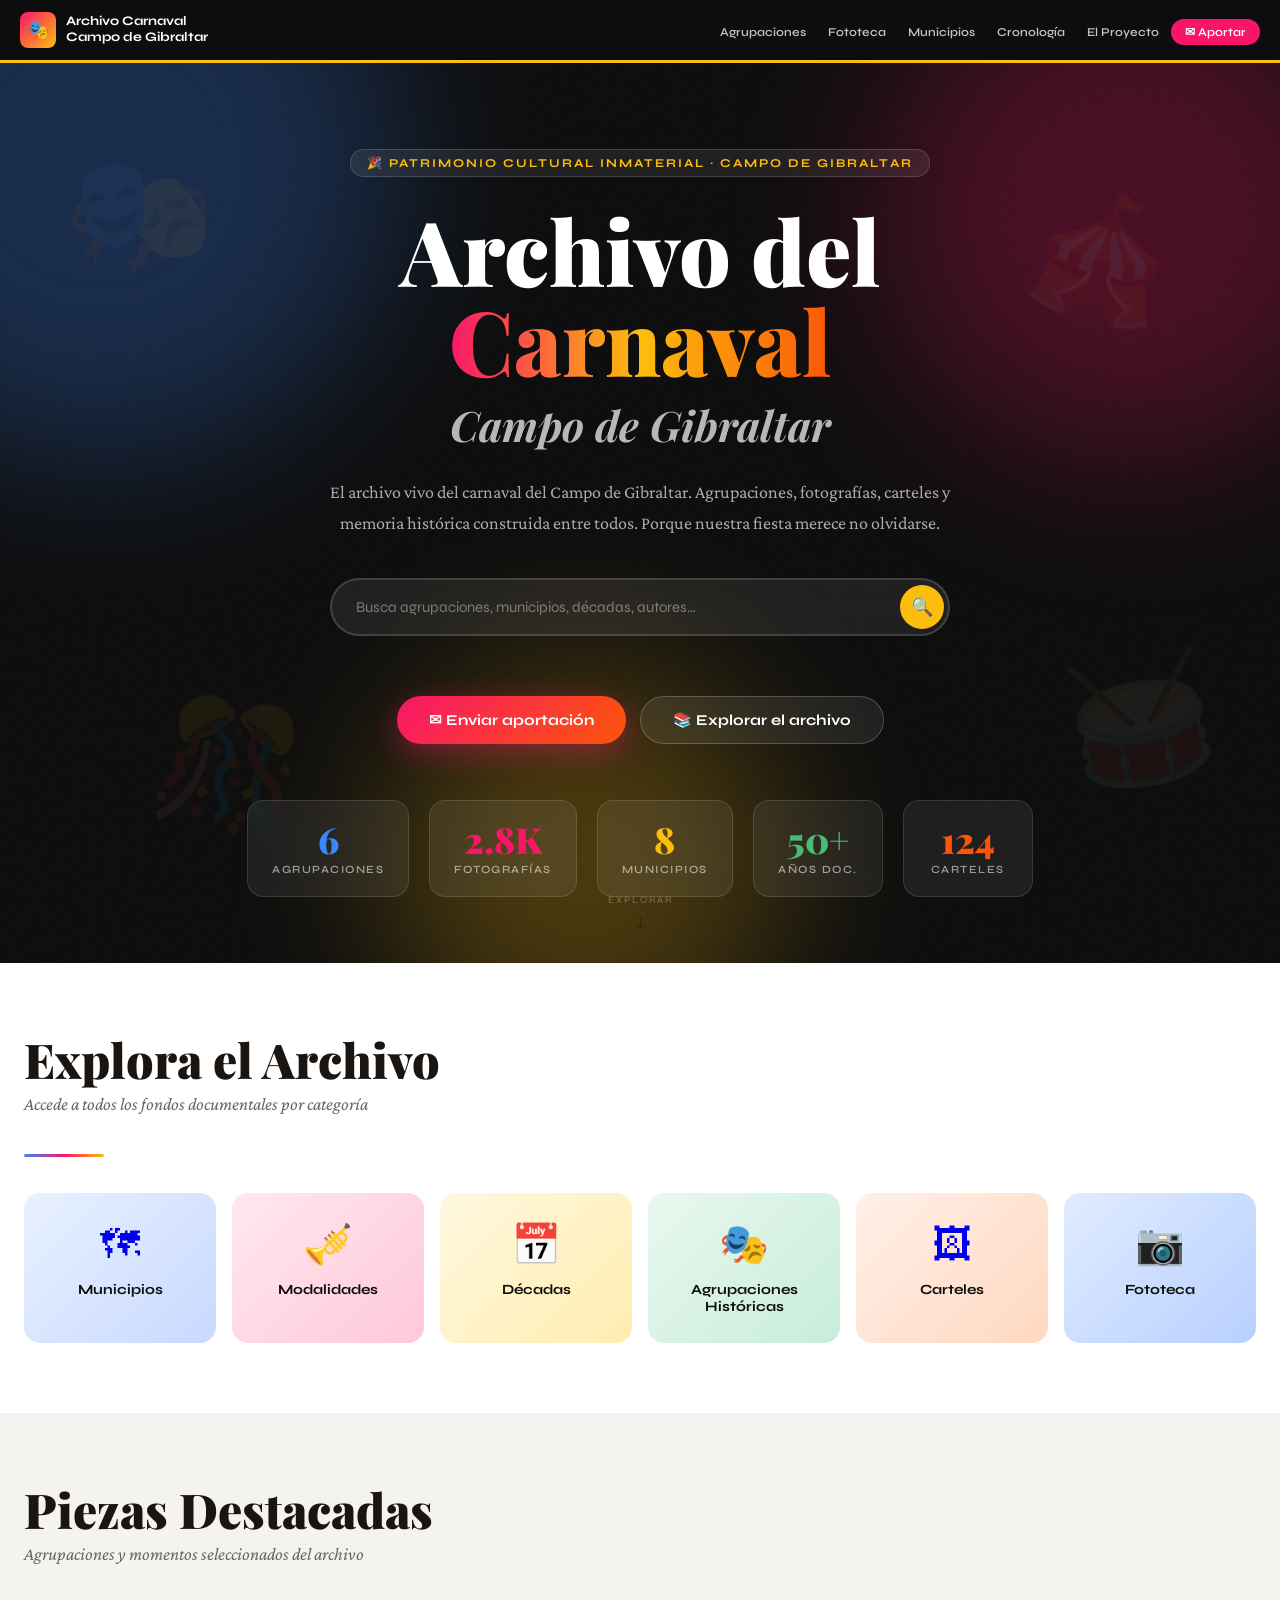
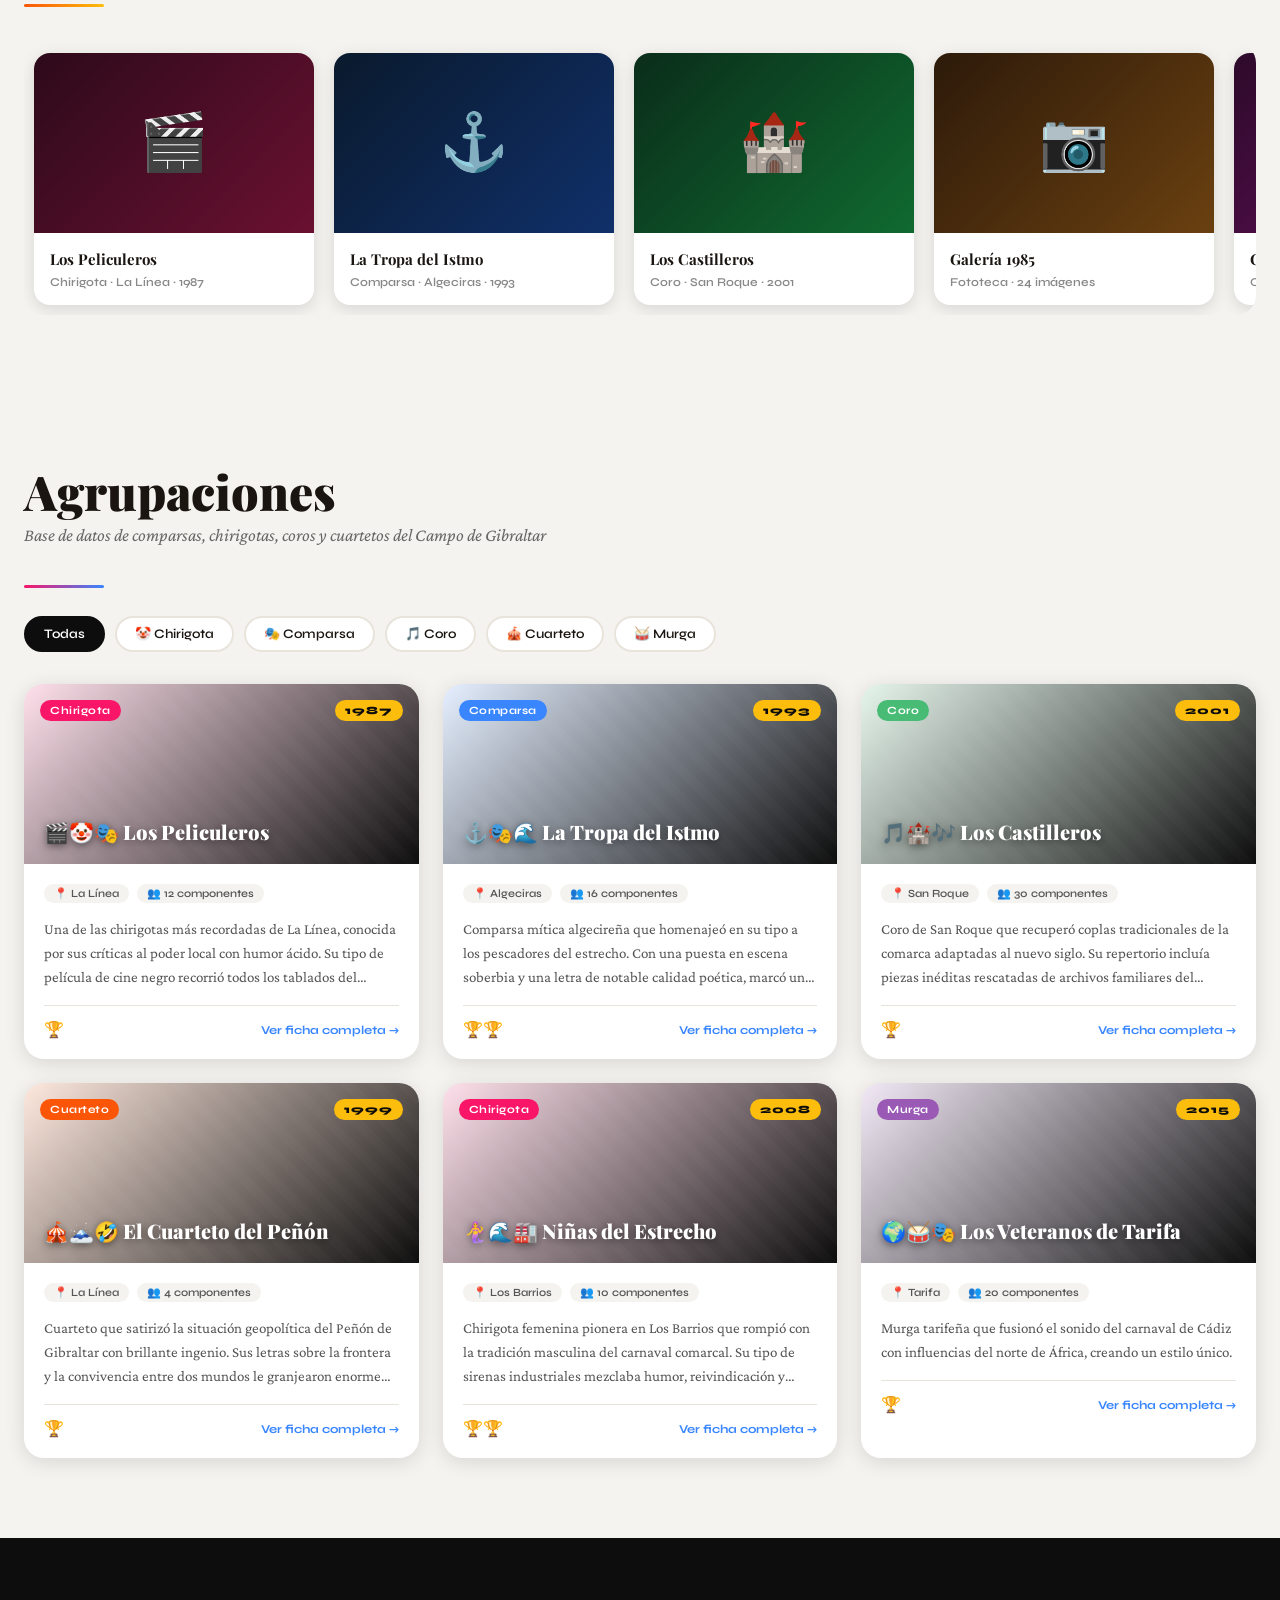
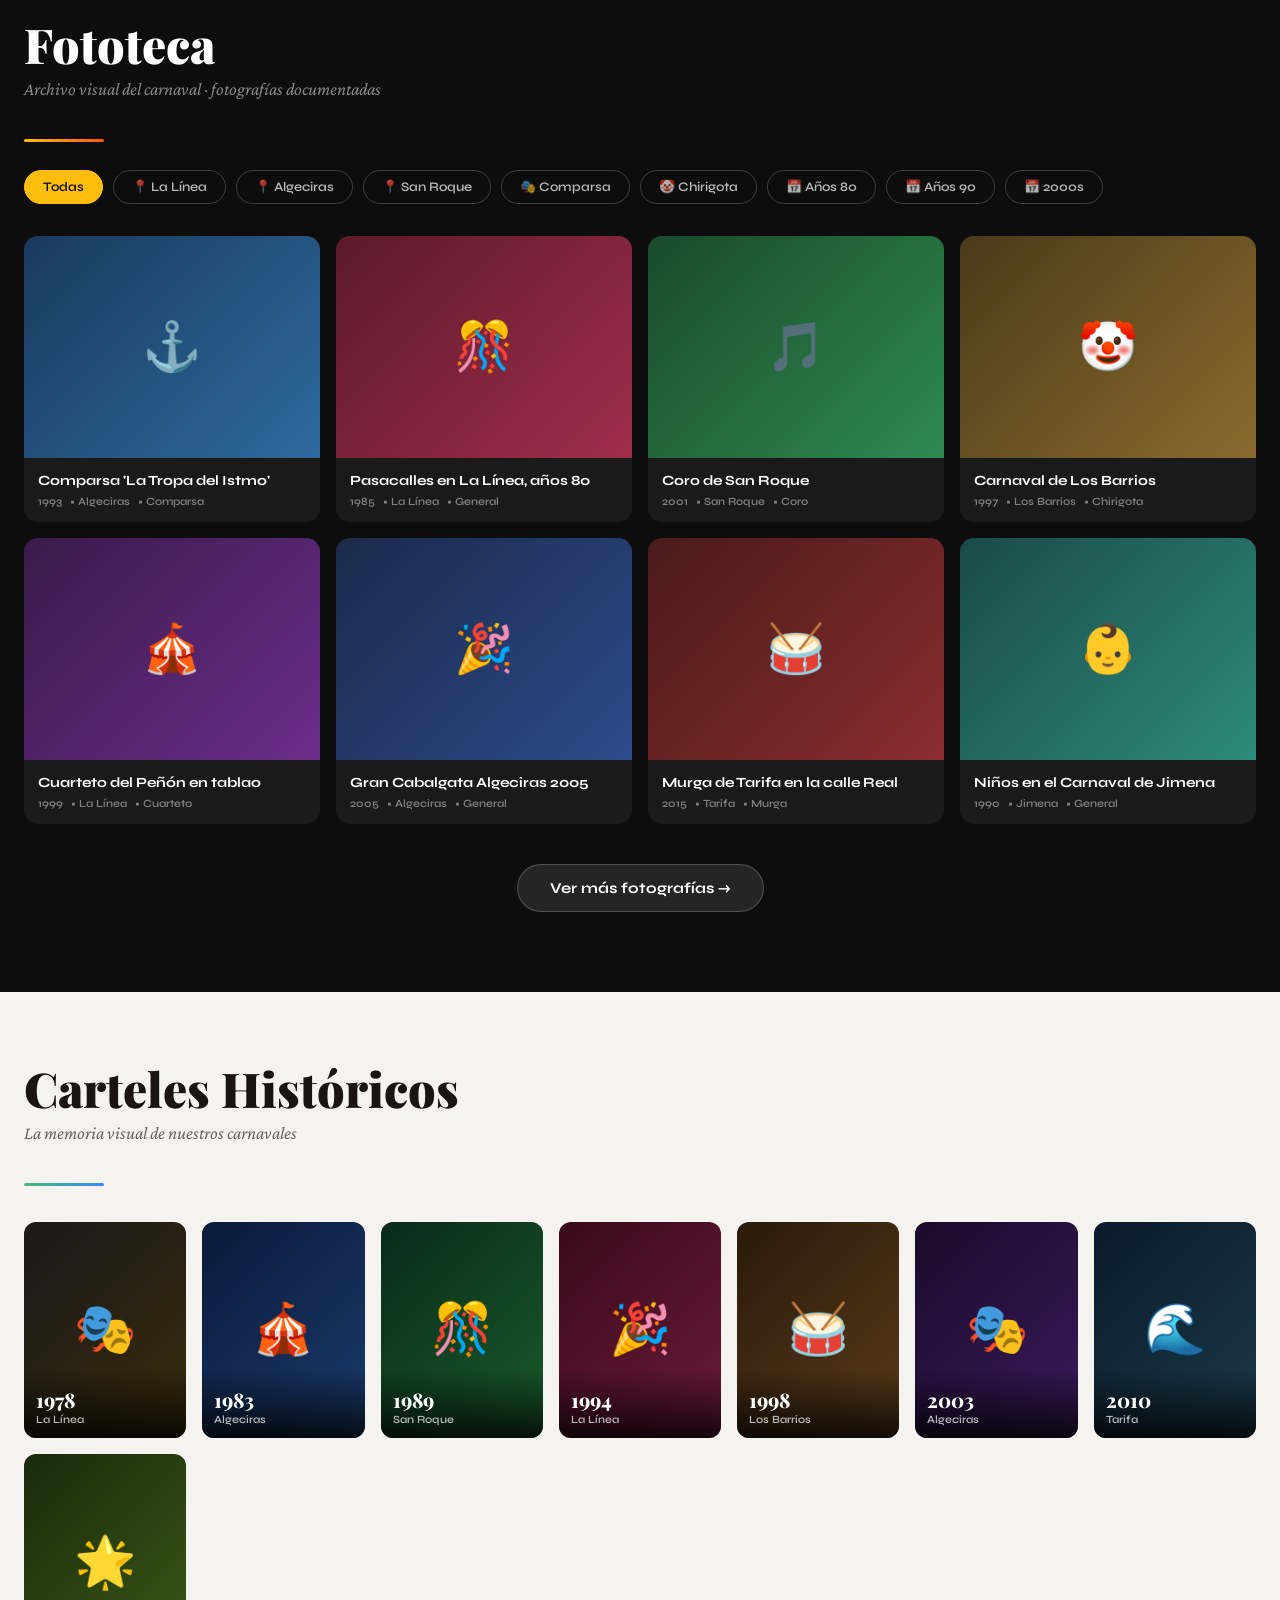
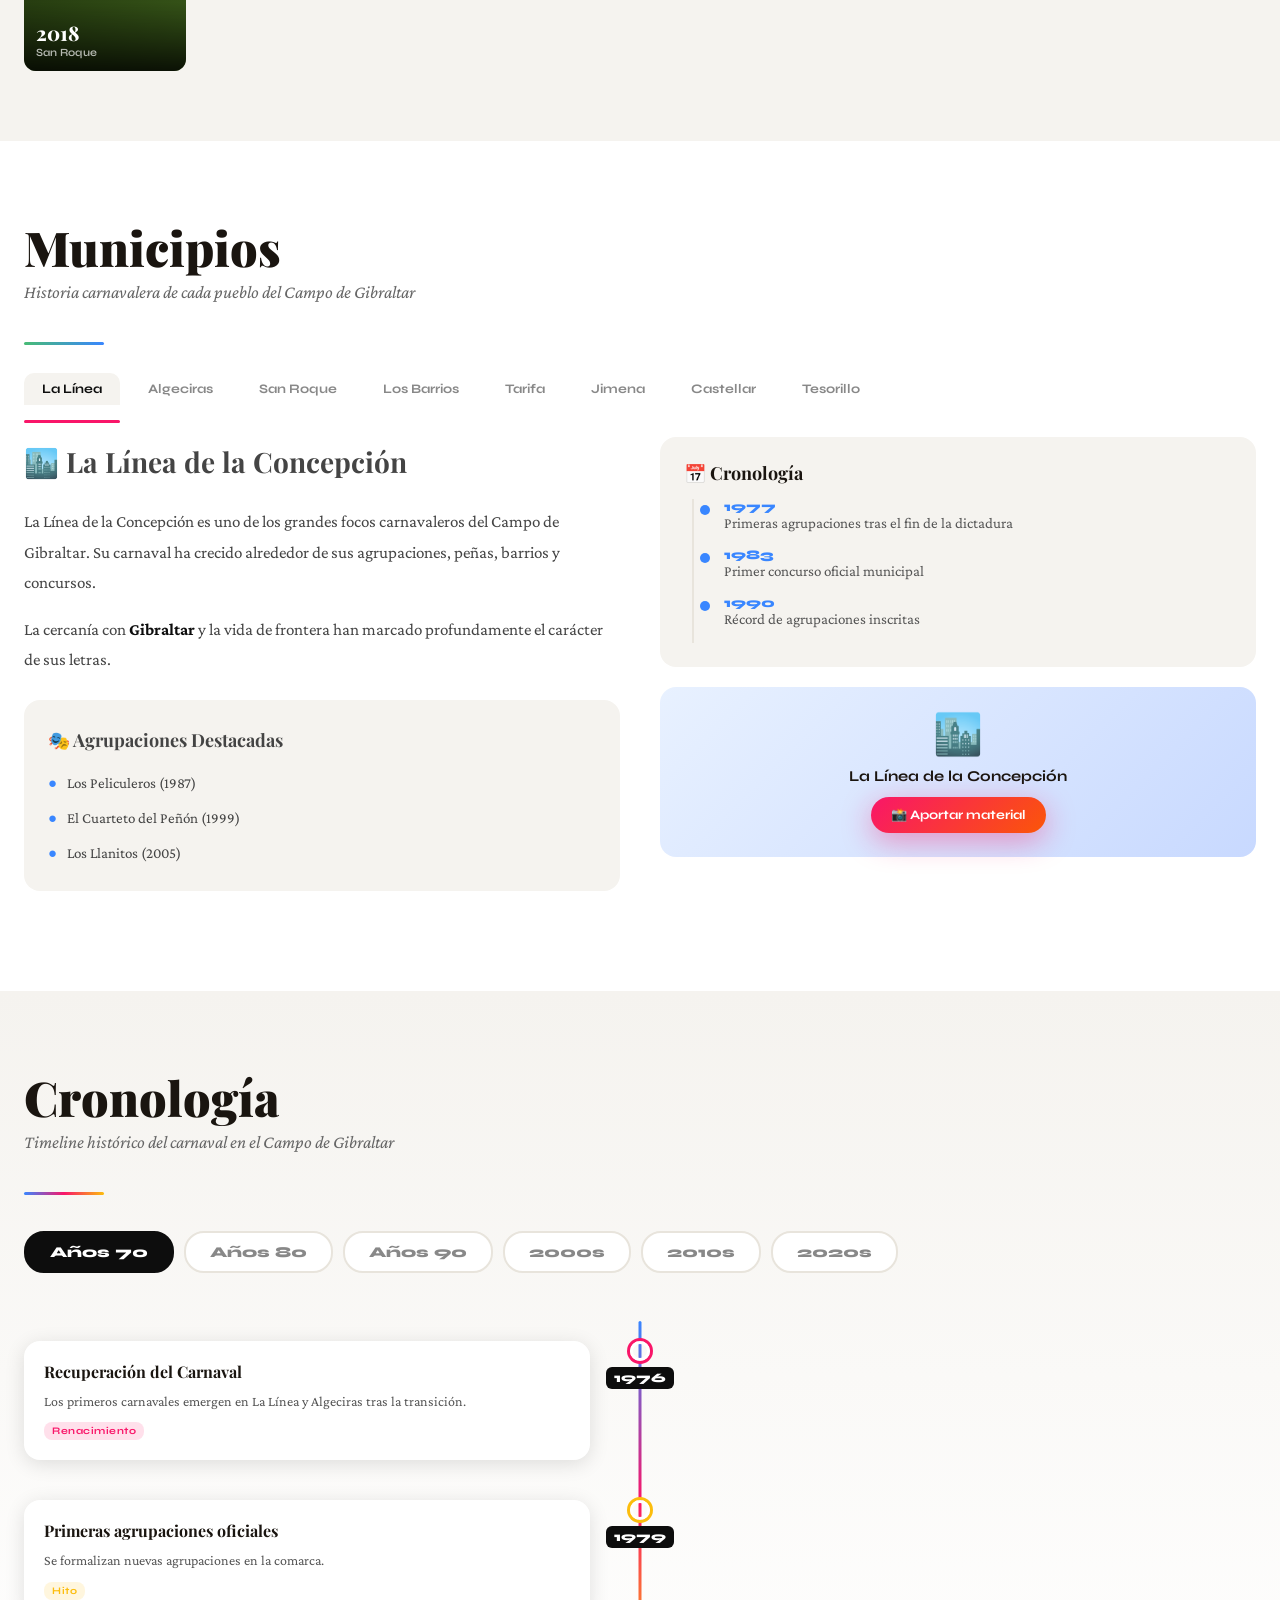
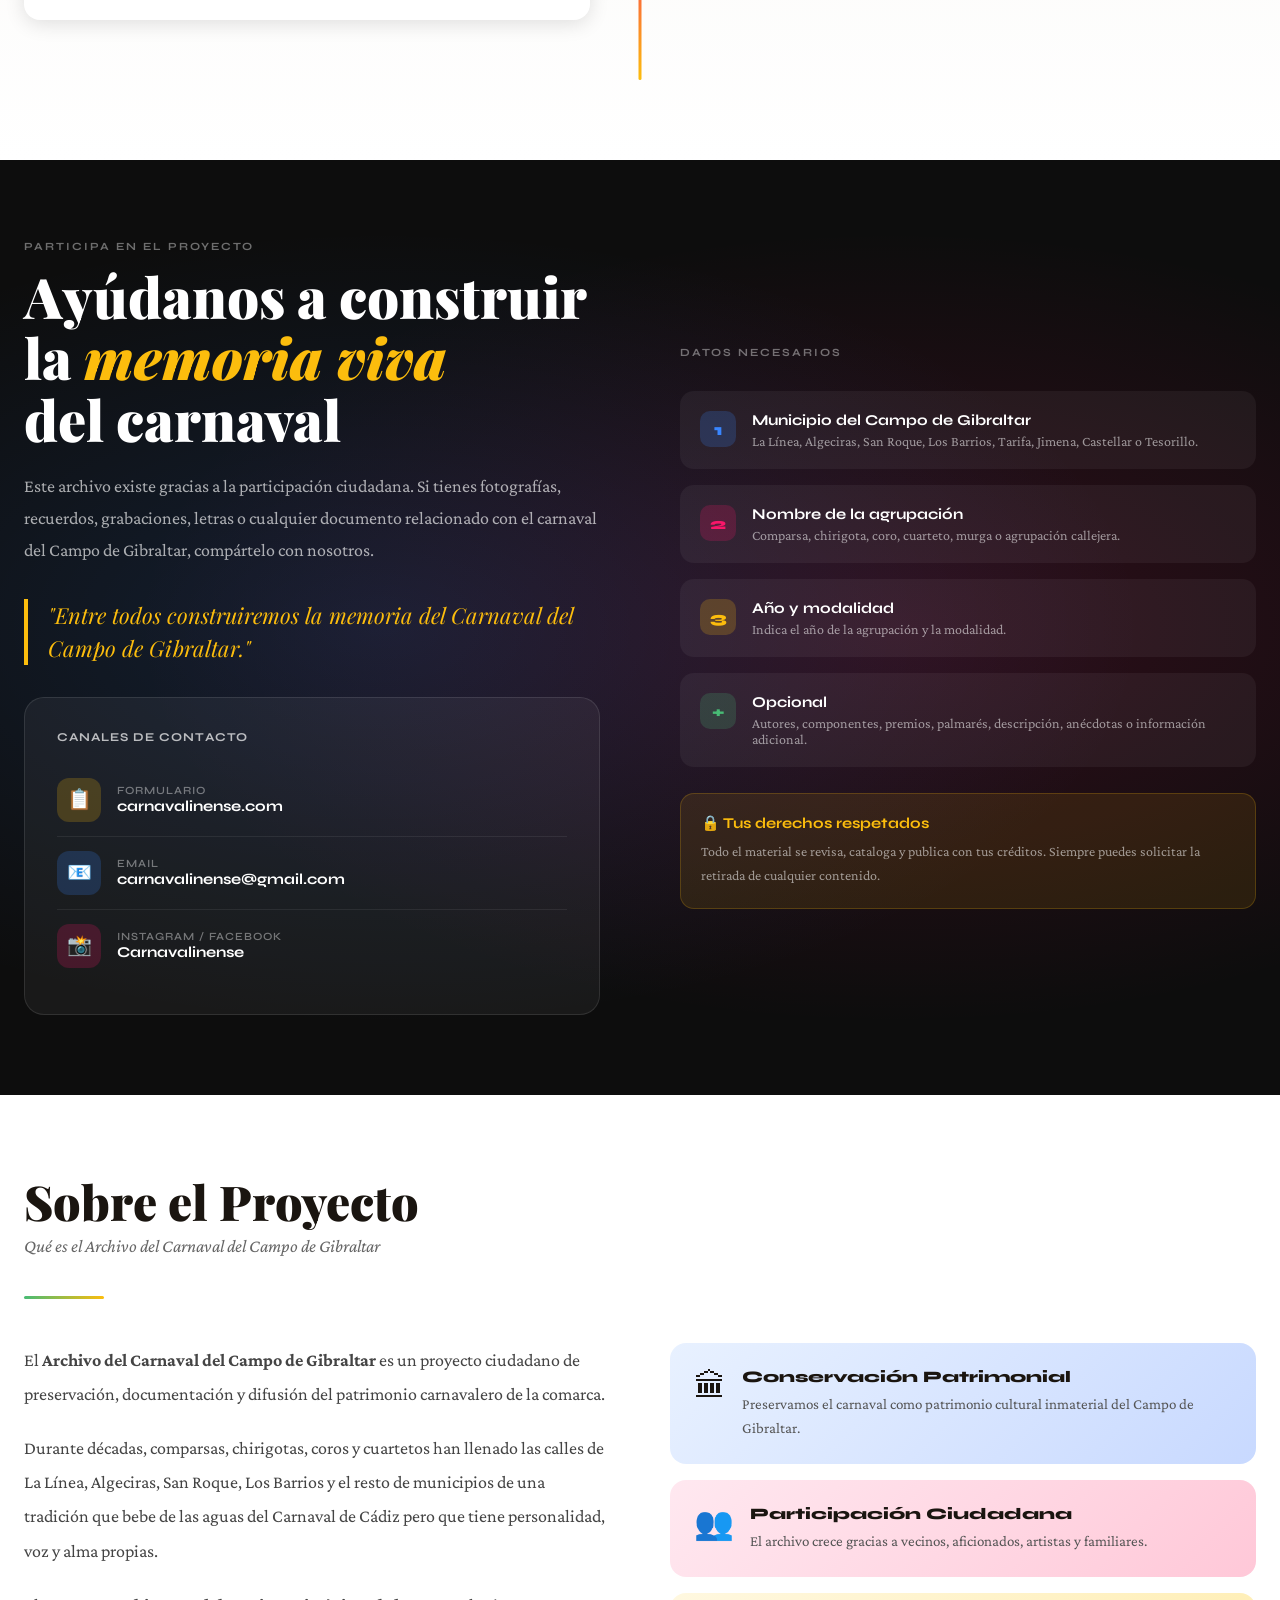
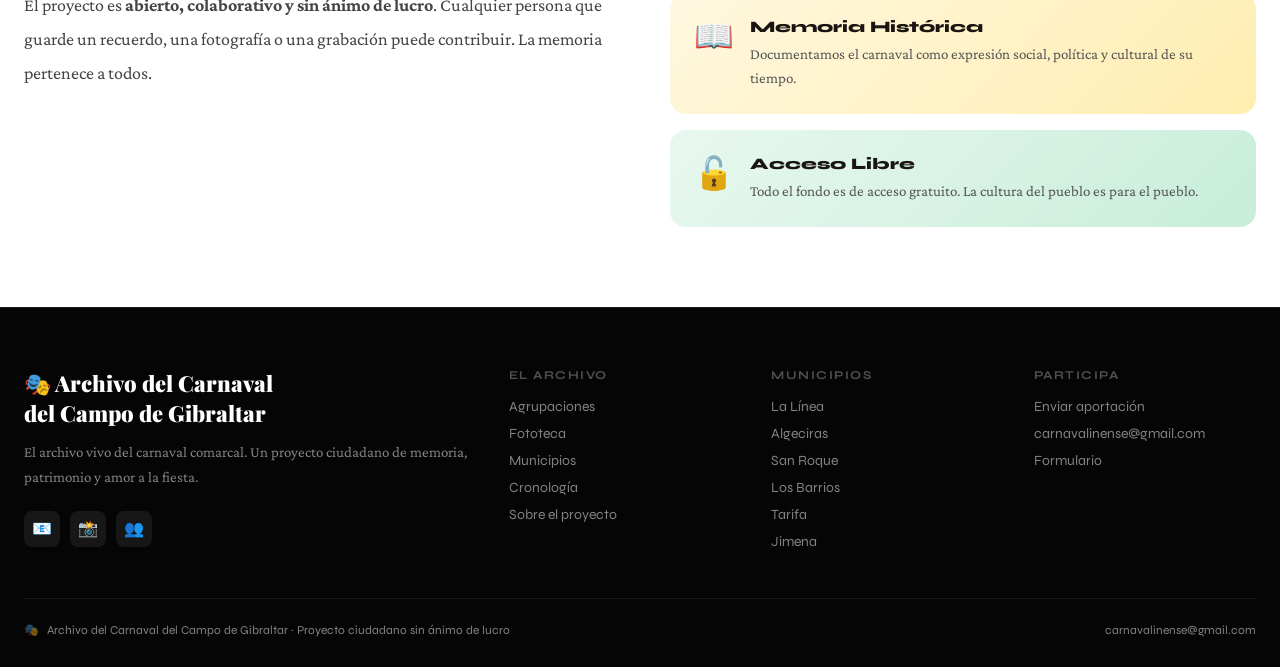
==== index.html @ 369a9729 "Add files via upload" ====
<!DOCTYPE html>
<html lang="es">
<head>
<meta charset="UTF-8">
<meta name="viewport" content="width=device-width, initial-scale=1.0">
<title>Archivo del Carnaval del Campo de Gibraltar</title>
<link href="https://fonts.googleapis.com/css2?family=Playfair+Display:wght@700;900&family=Syne:wght@400;600;700;800&family=Crimson+Pro:ital,wght@0,400;0,600;1,400&display=swap" rel="stylesheet">
<style>
:root {
  --azul: #3986ff;
  --rosa: #f91669;
  --amarillo: #fcbd0d;
  --verde: #48bb75;
  --naranja: #fb5608;
  --blanco: #ffffff;
  --negro: #0d0d0d;
  --gris-claro: #f5f3ef;
  --gris-medio: #e8e4dc;
  --texto: #1a1510;
  --sombra: rgba(0,0,0,0.12);
}

*, *::before, *::after { box-sizing: border-box; margin: 0; padding: 0; }
html { scroll-behavior: smooth; }
body { font-family: 'Syne', sans-serif; background: var(--gris-claro); color: var(--texto); overflow-x: hidden; }
.confeti-container { position: fixed; top: 0; left: 0; width: 100%; height: 100%; pointer-events: none; z-index: 0; overflow: hidden; }
.confeti-piece { position: absolute; width: 8px; height: 8px; opacity: 0; animation: confeti-caer linear infinite; }
@keyframes confeti-caer { 0% { transform: translateY(-20px) rotate(0deg); opacity: 1; } 100% { transform: translateY(110vh) rotate(720deg); opacity: 0; } }
nav { position: sticky; top: 0; z-index: 1000; background: var(--negro); border-bottom: 3px solid var(--amarillo); padding: 0 20px; }
.nav-inner { max-width: 1400px; margin: 0 auto; display: flex; align-items: center; justify-content: space-between; height: 60px; gap: 10px; }
.nav-logo { display: flex; align-items: center; gap: 10px; text-decoration: none; flex-shrink: 0; }
.nav-logo-icon { width: 36px; height: 36px; background: linear-gradient(135deg, var(--rosa), var(--amarillo)); border-radius: 8px; display: flex; align-items: center; justify-content: center; font-size: 18px; }
.nav-logo-text { color: var(--blanco); font-size: 13px; font-weight: 700; line-height: 1.2; max-width: 180px; }
.nav-links { display: flex; align-items: center; gap: 2px; list-style: none; }
.nav-links a { color: rgba(255,255,255,0.75); text-decoration: none; font-size: 12px; font-weight: 600; padding: 6px 10px; border-radius: 6px; transition: all 0.2s; white-space: nowrap; }
.nav-links a:hover { background: rgba(255,255,255,0.1); color: var(--amarillo); }
.nav-cta { background: var(--rosa) !important; color: var(--blanco) !important; border-radius: 20px !important; padding: 6px 14px !important; }
.nav-cta:hover { background: #d00055 !important; transform: scale(1.05); }
.hamburger { display: none; background: none; border: none; cursor: pointer; padding: 5px; flex-direction: column; gap: 4px; }
.hamburger span { display: block; width: 22px; height: 2px; background: var(--blanco); border-radius: 2px; transition: 0.3s; }
#home { position: relative; min-height: 100vh; display: flex; flex-direction: column; align-items: center; justify-content: center; overflow: hidden; background: var(--negro); padding: 80px 20px 60px; }
.hero-bg { position: absolute; inset: 0; overflow: hidden; }
.hero-orb { position: absolute; border-radius: 50%; filter: blur(80px); opacity: 0.25; animation: float-orb 8s ease-in-out infinite; }
.hero-orb-1 { width: 600px; height: 600px; background: var(--azul); top: -200px; left: -200px; animation-delay: 0s; }
.hero-orb-2 { width: 500px; height: 500px; background: var(--rosa); top: -100px; right: -100px; animation-delay: 2s; }
.hero-orb-3 { width: 400px; height: 400px; background: var(--amarillo); bottom: -100px; left: 30%; animation-delay: 4s; }
@keyframes float-orb { 0%, 100% { transform: translate(0, 0) scale(1); } 50% { transform: translate(30px, -30px) scale(1.1); } }
.hero-noise { position: absolute; inset: 0; background-image: url("data:image/svg+xml,%3Csvg viewBox='0 0 256 256' xmlns='http://www.w3.org/2000/svg'%3E%3Cfilter id='n'%3E%3CfeTurbulence type='fractalNoise' baseFrequency='0.9' numOctaves='4'/%3E%3C/filter%3E%3Crect width='100%25' height='100%25' filter='url(%23n)' opacity='0.04'/%3E%3C/svg%3E"); opacity: 0.4; }
.hero-content { position: relative; z-index: 2; text-align: center; max-width: 900px; }
.hero-badge { display: inline-flex; align-items: center; gap: 8px; background: rgba(255,255,255,0.08); border: 1px solid rgba(255,255,255,0.15); color: var(--amarillo); font-size: 12px; font-weight: 700; letter-spacing: 2px; text-transform: uppercase; padding: 6px 16px; border-radius: 20px; margin-bottom: 28px; }
.hero-title { font-family: 'Playfair Display', serif; font-size: clamp(36px, 8vw, 90px); font-weight: 900; line-height: 1; color: var(--blanco); margin-bottom: 12px; }
.hero-title .highlight { background: linear-gradient(90deg, var(--rosa), var(--amarillo), var(--naranja)); -webkit-background-clip: text; -webkit-text-fill-color: transparent; background-clip: text; }
.hero-subtitle { font-family: 'Playfair Display', serif; font-size: clamp(20px, 4vw, 42px); font-weight: 700; color: rgba(255,255,255,0.7); margin-bottom: 24px; font-style: italic; }
.hero-desc { font-family: 'Crimson Pro', serif; font-size: 18px; color: rgba(255,255,255,0.65); max-width: 620px; margin: 0 auto 40px; line-height: 1.7; }
.hero-actions { display: flex; gap: 14px; justify-content: center; flex-wrap: wrap; margin-bottom: 56px; }
.btn-primary, .btn-secondary { font-family: 'Syne', sans-serif; font-weight: 700; font-size: 15px; padding: 14px 32px; border-radius: 50px; cursor: pointer; text-decoration: none; display: inline-flex; align-items: center; gap: 8px; transition: all 0.3s; }
.btn-primary { background: linear-gradient(135deg, var(--rosa), var(--naranja)); color: var(--blanco); border: none; box-shadow: 0 8px 30px rgba(249,22,105,0.4); }
.btn-primary:hover { transform: translateY(-3px); box-shadow: 0 14px 40px rgba(249,22,105,0.5); }
.btn-secondary { background: rgba(255,255,255,0.08); color: var(--blanco); border: 1px solid rgba(255,255,255,0.2); }
.btn-secondary:hover { background: rgba(255,255,255,0.15); transform: translateY(-2px); }
.hero-search { max-width: 640px; margin: 0 auto 60px; position: relative; }
.hero-search input { width: 100%; padding: 18px 60px 18px 24px; border-radius: 50px; border: 2px solid rgba(255,255,255,0.15); background: rgba(255,255,255,0.08); color: var(--blanco); font-family: 'Syne', sans-serif; font-size: 15px; outline: none; transition: all 0.3s; backdrop-filter: blur(10px); }
.hero-search input::placeholder { color: rgba(255,255,255,0.4); }
.hero-search input:focus { border-color: var(--amarillo); background: rgba(255,255,255,0.12); }
.hero-search button { position: absolute; right: 6px; top: 50%; transform: translateY(-50%); background: var(--amarillo); border: none; border-radius: 50%; width: 44px; height: 44px; cursor: pointer; display: flex; align-items: center; justify-content: center; font-size: 18px; transition: all 0.2s; }
.hero-search button:hover { background: var(--naranja); transform: translateY(-50%) scale(1.1); }
.stats-row { display: flex; gap: 20px; justify-content: center; flex-wrap: wrap; padding: 0 20px; position: relative; z-index: 2; }
.stat-card { background: rgba(255,255,255,0.07); border: 1px solid rgba(255,255,255,0.12); border-radius: 16px; padding: 20px 24px; text-align: center; min-width: 130px; backdrop-filter: blur(10px); transition: all 0.3s; }
.stat-card:hover { background: rgba(255,255,255,0.12); transform: translateY(-4px); }
.stat-num { font-family: 'Playfair Display', serif; font-size: 36px; font-weight: 900; line-height: 1; margin-bottom: 6px; }
.stat-label { font-size: 11px; font-weight: 600; letter-spacing: 1.5px; text-transform: uppercase; color: rgba(255,255,255,0.55); }
section { scroll-margin-top: 60px; }
.section-header { display: flex; align-items: flex-end; gap: 16px; margin-bottom: 40px; flex-wrap: wrap; }
.section-title { font-family: 'Playfair Display', serif; font-size: clamp(28px, 5vw, 48px); font-weight: 900; line-height: 1.1; }
.section-subtitle { font-family: 'Crimson Pro', serif; font-size: 18px; color: #666; margin-top: 8px; font-style: italic; }
.container { max-width: 1400px; margin: 0 auto; padding: 0 24px; }
#acceso-rapido { padding: 70px 0; background: var(--blanco); }
.acceso-grid { display: grid; grid-template-columns: repeat(auto-fill, minmax(180px, 1fr)); gap: 16px; }
.acceso-card { border-radius: 16px; padding: 28px 20px; text-align: center; cursor: pointer; text-decoration: none; transition: all 0.3s; position: relative; overflow: hidden; }
.acceso-card::before { content: ''; position: absolute; inset: 0; opacity: 0; transition: opacity 0.3s; background: rgba(0,0,0,0.06); }
.acceso-card:hover::before { opacity: 1; }
.acceso-card:hover { transform: translateY(-6px); box-shadow: 0 16px 40px var(--sombra); }
.acceso-icon { font-size: 40px; margin-bottom: 12px; display: block; }
.acceso-title { font-weight: 700; font-size: 14px; color: var(--negro); }
.ac-azul { background: linear-gradient(135deg, #e8f1ff, #c8d9ff); }
.ac-rosa { background: linear-gradient(135deg, #ffe8f0, #ffc8d8); }
.ac-amarillo { background: linear-gradient(135deg, #fff8e0, #ffedb0); }
.ac-verde { background: linear-gradient(135deg, #e8f8ef, #c8edda); }
.ac-naranja { background: linear-gradient(135deg, #fff0e8, #ffd8c0); }
.ac-azul2 { background: linear-gradient(135deg, #e0ecff, #b8d0ff); }
#agrupaciones { padding: 80px 0; background: var(--gris-claro); }
.filtros-bar, .fototeca-filtros, .municipios-tabs, .timeline-decades { display: flex; gap: 10px; flex-wrap: wrap; margin-bottom: 32px; }
.filtro-btn, .foto-filtro, .muni-tab, .decade-btn { padding: 8px 18px; border-radius: 20px; border: 2px solid var(--gris-medio); background: var(--blanco); font-family: 'Syne', sans-serif; font-size: 13px; font-weight: 600; cursor: pointer; transition: all 0.2s; color: var(--texto); }
.filtro-btn:hover, .filtro-btn.activo, .decade-btn.activo, .decade-btn:hover { background: var(--negro); color: var(--blanco); border-color: var(--negro); }
.agrupaciones-grid { display: grid; grid-template-columns: repeat(auto-fill, minmax(320px, 1fr)); gap: 24px; }
.ficha-agrupacion { background: var(--blanco); border-radius: 20px; overflow: hidden; box-shadow: 0 4px 20px var(--sombra); transition: all 0.3s; cursor: pointer; }
.ficha-agrupacion:hover { transform: translateY(-6px); box-shadow: 0 16px 48px rgba(0,0,0,0.16); }
.ficha-header { height: 180px; position: relative; overflow: hidden; display: flex; align-items: flex-end; padding: 20px; }
.ficha-header-bg { position: absolute; inset: 0; background: linear-gradient(135deg, #1a1510, #2a2010); }
.ficha-header-pattern { position: absolute; inset: 0; opacity: 0.15; background-image: repeating-linear-gradient(45deg, transparent, transparent 10px, rgba(255,255,255,0.1) 10px, rgba(255,255,255,0.1) 20px); }
.ficha-año-badge { position: absolute; top: 16px; right: 16px; background: var(--amarillo); color: var(--negro); font-size: 11px; font-weight: 800; padding: 4px 10px; border-radius: 20px; letter-spacing: 1px; }
.ficha-modalidad-badge { position: absolute; top: 16px; left: 16px; font-size: 11px; font-weight: 700; padding: 4px 10px; border-radius: 20px; letter-spacing: 0.5px; }
.m-comparsa { background: var(--azul); color: white; } .m-chirigota { background: var(--rosa); color: white; } .m-coro { background: var(--verde); color: white; } .m-cuarteto { background: var(--naranja); color: white; } .m-murga { background: #9b59b6; color: white; }
.ficha-nombre { position: relative; font-family: 'Playfair Display', serif; font-size: 20px; font-weight: 900; color: var(--blanco); line-height: 1.2; text-shadow: 0 2px 8px rgba(0,0,0,0.5); }
.ficha-body { padding: 20px; }
.ficha-meta { display: flex; gap: 8px; flex-wrap: wrap; margin-bottom: 14px; }
.ficha-tag { font-size: 11px; font-weight: 600; padding: 3px 10px; border-radius: 10px; background: var(--gris-claro); color: #555; }
.ficha-desc { font-family: 'Crimson Pro', serif; font-size: 15px; color: #555; line-height: 1.6; margin-bottom: 16px; display: -webkit-box; -webkit-line-clamp: 3; -webkit-box-orient: vertical; overflow: hidden; }
.ficha-footer { display: flex; align-items: center; justify-content: space-between; padding-top: 14px; border-top: 1px solid var(--gris-medio); }
.ficha-link { font-size: 12px; font-weight: 700; color: var(--azul); text-decoration: none; display: flex; align-items: center; gap: 4px; transition: gap 0.2s; }
.ficha-link:hover { gap: 8px; }
.modal-overlay { display: none; position: fixed; inset: 0; background: rgba(0,0,0,0.7); z-index: 2000; align-items: center; justify-content: center; padding: 20px; backdrop-filter: blur(4px); }
.modal-overlay.open { display: flex; }
.modal-content { background: var(--blanco); border-radius: 24px; max-width: 800px; width: 100%; max-height: 90vh; overflow-y: auto; position: relative; }
.modal-hero { height: 240px; background: linear-gradient(135deg, #1a1510, #2a2010); border-radius: 24px 24px 0 0; position: relative; display: flex; align-items: flex-end; padding: 30px; overflow: hidden; }
.modal-hero-pattern { position: absolute; inset: 0; opacity: 0.12; background-image: repeating-linear-gradient(45deg, transparent, transparent 15px, rgba(255,255,255,0.1) 15px, rgba(255,255,255,0.1) 30px); }
.modal-close { position: absolute; top: 20px; right: 20px; background: rgba(255,255,255,0.15); border: none; border-radius: 50%; width: 40px; height: 40px; font-size: 20px; cursor: pointer; color: white; display: flex; align-items: center; justify-content: center; transition: background 0.2s; z-index: 10; }
.modal-title { position: relative; font-family: 'Playfair Display', serif; font-size: 32px; font-weight: 900; color: var(--blanco); line-height: 1.2; }
.modal-body { padding: 30px; }
.modal-meta-grid { display: grid; grid-template-columns: repeat(auto-fill, minmax(150px, 1fr)); gap: 12px; margin-bottom: 24px; }
.modal-meta-item { background: var(--gris-claro); border-radius: 12px; padding: 12px; }
.modal-meta-label { font-size: 10px; font-weight: 700; letter-spacing: 1.5px; text-transform: uppercase; color: #888; margin-bottom: 4px; }
.modal-meta-value { font-weight: 700; font-size: 14px; }
.modal-section-title { font-family: 'Playfair Display', serif; font-size: 20px; font-weight: 700; margin: 24px 0 12px; display: flex; align-items: center; gap: 10px; }
.modal-section-title::after { content: ''; flex: 1; height: 1px; background: var(--gris-medio); }
.modal-text { font-family: 'Crimson Pro', serif; font-size: 16px; line-height: 1.8; color: #444; }
.modal-gallery { display: grid; grid-template-columns: repeat(3, 1fr); gap: 10px; margin: 12px 0; }
.modal-gallery-item { aspect-ratio: 1; border-radius: 10px; background: var(--gris-medio); display: flex; align-items: center; justify-content: center; font-size: 24px; cursor: pointer; transition: transform 0.2s; }
.modal-gallery-item:hover { transform: scale(0.97); }
.modal-tags { display: flex; gap: 8px; flex-wrap: wrap; margin-top: 16px; }
.modal-tag { font-size: 12px; font-weight: 600; padding: 5px 12px; border-radius: 12px; background: var(--gris-claro); cursor: pointer; transition: background 0.2s; text-decoration: none; color: var(--texto); }
.modal-tag:hover { background: var(--amarillo); }
#fototeca { padding: 80px 0; background: var(--negro); color: var(--blanco); }
#fototeca .section-title { color: var(--blanco); } #fototeca .section-subtitle { color: rgba(255,255,255,0.5); }
.foto-filtro { border: 1px solid rgba(255,255,255,0.2); background: transparent; color: rgba(255,255,255,0.7); }
.foto-filtro:hover, .foto-filtro.activo { background: var(--amarillo); color: var(--negro); border-color: var(--amarillo); }
.fototeca-grid { display: grid; grid-template-columns: repeat(auto-fill, minmax(260px, 1fr)); gap: 16px; }
.foto-card { border-radius: 14px; overflow: hidden; background: #1a1a1a; cursor: pointer; transition: all 0.3s; position: relative; }
.foto-card:hover { transform: scale(1.02); } .foto-card:hover .foto-overlay { opacity: 1; }
.foto-placeholder { aspect-ratio: 4/3; display: flex; align-items: center; justify-content: center; font-size: 48px; position: relative; }
.foto-overlay { position: absolute; inset: 0; background: linear-gradient(to top, rgba(0,0,0,0.85) 0%, transparent 60%); opacity: 0; transition: opacity 0.3s; display: flex; align-items: flex-end; padding: 16px; }
.foto-overlay-text { color: white; font-size: 13px; font-weight: 600; }
.foto-info { padding: 14px; } .foto-titulo { font-weight: 700; font-size: 14px; margin-bottom: 6px; color: var(--blanco); }
.foto-meta { display: flex; gap: 8px; flex-wrap: wrap; } .foto-meta span { font-size: 11px; color: rgba(255,255,255,0.45); font-weight: 600; } .foto-meta span::before { content: '• '; } .foto-meta span:first-child::before { content: ''; }
#municipios { padding: 80px 0; background: var(--blanco); }
.muni-tab { border-radius: 10px 10px 0 0; border: none; background: transparent; font-weight: 700; color: #888; position: relative; }
.muni-tab:hover { color: var(--texto); background: var(--gris-claro); }
.muni-tab.activo { color: var(--negro); background: var(--gris-claro); }
.muni-tab.activo::after { content: ''; position: absolute; bottom: -18px; left: 0; right: 0; height: 3px; background: var(--rosa); border-radius: 2px; }
.municipio-panel.activo { display: grid; grid-template-columns: 1fr 1fr; gap: 40px; align-items: start; }
.muni-historia { font-family: 'Crimson Pro', serif; font-size: 17px; line-height: 1.8; color: #444; }
.muni-historia p { margin-bottom: 16px; } .muni-historia strong { color: var(--negro); }
.muni-info-box { background: var(--gris-claro); border-radius: 16px; padding: 24px; margin-bottom: 20px; }
.muni-info-title { font-family: 'Playfair Display', serif; font-size: 18px; font-weight: 700; margin-bottom: 14px; display: flex; align-items: center; gap: 8px; }
.muni-cronologia { position: relative; padding-left: 20px; }
.muni-cronologia::before { content: ''; position: absolute; left: 8px; top: 0; bottom: 0; width: 2px; background: var(--gris-medio); }
.crono-item { position: relative; padding: 0 0 16px 20px; }
.crono-item::before { content: ''; position: absolute; left: -4px; top: 6px; width: 10px; height: 10px; border-radius: 50%; background: var(--azul); }
.crono-año { font-weight: 800; font-size: 13px; color: var(--azul); } .crono-desc { font-family: 'Crimson Pro', serif; font-size: 15px; color: #555; }
#cronologia { padding: 80px 0; background: linear-gradient(180deg, var(--gris-claro) 0%, var(--blanco) 100%); overflow: hidden; }
.timeline-decades { overflow-x: auto; padding-bottom: 16px; scrollbar-width: none; }
.timeline-decades::-webkit-scrollbar { display: none; }
.decade-btn { flex-shrink: 0; padding: 10px 24px; font-size: 15px; font-weight: 800; color: #888; }
.timeline-container { position: relative; }
.timeline-line { position: absolute; left: 50%; top: 0; bottom: 0; width: 3px; background: linear-gradient(to bottom, var(--azul), var(--rosa), var(--amarillo)); border-radius: 2px; transform: translateX(-50%); }
.timeline-items { position: relative; padding: 20px 0; }
.timeline-item { display: grid; grid-template-columns: 1fr 60px 1fr; gap: 20px; align-items: start; margin-bottom: 40px; }
.timeline-item.right .timeline-left { order: 3; } .timeline-item.right .timeline-center { order: 2; } .timeline-item.right .timeline-right { order: 1; }
.timeline-left, .timeline-right { background: var(--blanco); border-radius: 16px; padding: 20px; box-shadow: 0 4px 20px var(--sombra); transition: transform 0.3s; }
.timeline-left:hover, .timeline-right:hover { transform: translateY(-4px); }
.timeline-item.right .timeline-left { visibility: hidden; } .timeline-item:not(.right) .timeline-right { visibility: hidden; }
.timeline-center { display: flex; flex-direction: column; align-items: center; gap: 6px; }
.timeline-dot { width: 20px; height: 20px; border-radius: 50%; border: 3px solid var(--blanco); box-shadow: 0 0 0 3px var(--azul); flex-shrink: 0; }
.timeline-year-label { font-weight: 800; font-size: 13px; background: var(--negro); color: var(--blanco); padding: 3px 8px; border-radius: 6px; white-space: nowrap; }
.tl-title { font-family: 'Playfair Display', serif; font-size: 16px; font-weight: 700; margin-bottom: 8px; }
.tl-text { font-family: 'Crimson Pro', serif; font-size: 14px; color: #555; line-height: 1.6; } .tl-tags { display: flex; gap: 6px; flex-wrap: wrap; margin-top: 10px; } .tl-tag { font-size: 10px; font-weight: 700; padding: 3px 8px; border-radius: 8px; letter-spacing: 0.5px; }
#aporta { padding: 80px 0; background: var(--negro); color: var(--blanco); position: relative; overflow: hidden; }
.aporta-bg { position: absolute; inset: 0; background: radial-gradient(ellipse at 30% 50%, rgba(57,134,255,0.15), transparent 60%), radial-gradient(ellipse at 70% 50%, rgba(249,22,105,0.15), transparent 60%); }
.aporta-inner { position: relative; z-index: 1; display: grid; grid-template-columns: 1fr 1fr; gap: 80px; align-items: center; }
.aporta-title { font-family: 'Playfair Display', serif; font-size: clamp(32px, 5vw, 56px); font-weight: 900; line-height: 1.1; margin-bottom: 20px; }
.aporta-title em { font-style: italic; color: var(--amarillo); }
.aporta-text { font-family: 'Crimson Pro', serif; font-size: 18px; line-height: 1.8; color: rgba(255,255,255,0.65); margin-bottom: 32px; }
.aporta-quote { font-family: 'Playfair Display', serif; font-size: 22px; font-style: italic; color: var(--amarillo); border-left: 4px solid var(--amarillo); padding-left: 20px; margin: 32px 0; line-height: 1.5; }
.aporta-contacto { background: rgba(255,255,255,0.05); border: 1px solid rgba(255,255,255,0.1); border-radius: 20px; padding: 32px; }
.contacto-title { font-weight: 700; margin-bottom: 20px; color: rgba(255,255,255,0.7); letter-spacing: 1px; text-transform: uppercase; font-size: 12px; }
.contacto-item { display: flex; align-items: center; gap: 16px; padding: 14px 0; border-bottom: 1px solid rgba(255,255,255,0.07); text-decoration: none; transition: gap 0.2s; cursor: pointer; }
.contacto-item:hover { gap: 20px; } .contacto-item:last-child { border-bottom: none; }
.contacto-icon { width: 44px; height: 44px; border-radius: 12px; display: flex; align-items: center; justify-content: center; font-size: 20px; flex-shrink: 0; }
.contacto-label { font-size: 11px; font-weight: 600; color: rgba(255,255,255,0.4); text-transform: uppercase; letter-spacing: 1px; }
.contacto-value { font-weight: 700; font-size: 15px; color: var(--blanco); }
.aporta-pasos { display: grid; gap: 16px; }
.paso { background: rgba(255,255,255,0.05); border-radius: 14px; padding: 20px; display: flex; gap: 16px; align-items: flex-start; transition: background 0.2s; }
.paso:hover { background: rgba(255,255,255,0.08); }
.paso-num { width: 36px; height: 36px; border-radius: 10px; display: flex; align-items: center; justify-content: center; font-weight: 800; font-size: 16px; flex-shrink: 0; }
.paso-title { font-weight: 700; font-size: 15px; margin-bottom: 4px; } .paso-desc { font-family: 'Crimson Pro', serif; font-size: 14px; color: rgba(255,255,255,0.55); }
#sobre { padding: 80px 0; background: var(--blanco); }
.sobre-grid { display: grid; grid-template-columns: 1fr 1fr; gap: 60px; align-items: start; }
.sobre-text { font-family: 'Crimson Pro', serif; font-size: 18px; line-height: 1.9; color: #444; }
.sobre-text p { margin-bottom: 20px; }
.sobre-valores { display: grid; gap: 16px; }
.valor-card { border-radius: 16px; padding: 24px; display: flex; gap: 16px; align-items: flex-start; }
.valor-icon { font-size: 32px; flex-shrink: 0; } .valor-title { font-weight: 800; font-size: 16px; margin-bottom: 6px; } .valor-desc { font-family: 'Crimson Pro', serif; font-size: 15px; line-height: 1.6; color: #555; }
footer { background: #050505; color: rgba(255,255,255,0.5); padding: 60px 0 30px; border-top: 1px solid #1a1a1a; }
.footer-grid { display: grid; grid-template-columns: 2fr 1fr 1fr 1fr; gap: 40px; margin-bottom: 40px; }
.footer-logo { font-family: 'Playfair Display', serif; font-size: 22px; font-weight: 900; color: var(--blanco); margin-bottom: 12px; }
.footer-desc { font-family: 'Crimson Pro', serif; font-size: 15px; line-height: 1.7; margin-bottom: 20px; }
.footer-social { display: flex; gap: 10px; }
.footer-social a { width: 36px; height: 36px; border-radius: 8px; background: rgba(255,255,255,0.07); display: flex; align-items: center; justify-content: center; font-size: 16px; text-decoration: none; transition: background 0.2s; }
.footer-social a:hover { background: rgba(255,255,255,0.15); }
.footer-col-title { font-weight: 700; font-size: 12px; letter-spacing: 1.5px; text-transform: uppercase; color: rgba(255,255,255,0.3); margin-bottom: 14px; }
.footer-links { list-style: none; } .footer-links li { margin-bottom: 8px; } .footer-links a { color: rgba(255,255,255,0.5); text-decoration: none; font-size: 14px; transition: color 0.2s; } .footer-links a:hover { color: var(--amarillo); }
.footer-bottom { border-top: 1px solid #1a1a1a; padding-top: 24px; display: flex; justify-content: space-between; align-items: center; flex-wrap: wrap; gap: 16px; font-size: 12px; }
.footer-bottom-left { display: flex; align-items: center; gap: 8px; }
#destacado { padding: 70px 0; background: var(--gris-claro); overflow: hidden; }
.carrusel-wrapper { overflow: hidden; border-radius: 20px; } .carrusel-track { display: flex; gap: 20px; padding: 10px; animation: carrusel-scroll 30s linear infinite; } .carrusel-track:hover { animation-play-state: paused; }
@keyframes carrusel-scroll { 0% { transform: translateX(0); } 100% { transform: translateX(-50%); } }
.carrusel-item { flex-shrink: 0; width: 280px; background: var(--blanco); border-radius: 16px; overflow: hidden; box-shadow: 0 4px 16px var(--sombra); cursor: pointer; transition: transform 0.3s; }
.carrusel-item:hover { transform: scale(1.03); } .carrusel-img { height: 180px; display: flex; align-items: center; justify-content: center; font-size: 56px; } .carrusel-info { padding: 16px; } .carrusel-titulo { font-family: 'Playfair Display', serif; font-weight: 700; font-size: 15px; margin-bottom: 6px; } .carrusel-sub { font-size: 12px; color: #888; font-weight: 600; }
.mask-deco { font-size: 120px; opacity: 0.06; position: absolute; pointer-events: none; user-select: none; line-height: 1; }
.scroll-indicator { position: absolute; bottom: 30px; left: 50%; transform: translateX(-50%); display: flex; flex-direction: column; align-items: center; gap: 8px; opacity: 0.5; animation: bounce-up 2s ease-in-out infinite; }
@keyframes bounce-up { 0%, 100% { transform: translateX(-50%) translateY(0); } 50% { transform: translateX(-50%) translateY(-8px); } }
.scroll-text { font-size: 10px; letter-spacing: 2px; color: rgba(255,255,255,0.6); text-transform: uppercase; }
.mobile-nav { display: none; background: var(--negro); border-top: 1px solid rgba(255,255,255,0.1); padding: 16px 20px; flex-direction: column; gap: 4px; }
.mobile-nav.open { display: flex; } .mobile-nav a { color: rgba(255,255,255,0.75); text-decoration: none; font-size: 14px; font-weight: 600; padding: 10px 12px; border-radius: 8px; transition: all 0.2s; } .mobile-nav a:hover { background: rgba(255,255,255,0.08); color: var(--amarillo); }
.carteles-grid { display: grid; grid-template-columns: repeat(auto-fill, minmax(160px, 1fr)); gap: 16px; }
.cartel-item { aspect-ratio: 3/4; border-radius: 12px; overflow: hidden; position: relative; cursor: pointer; transition: transform 0.3s; } .cartel-item:hover { transform: scale(1.04); }
.cartel-bg { position: absolute; inset: 0; display: flex; align-items: center; justify-content: center; font-size: 50px; }
.cartel-overlay { position: absolute; bottom: 0; left: 0; right: 0; background: linear-gradient(to top, rgba(0,0,0,0.8), transparent); padding: 16px 12px 12px; color: white; }
.cartel-año { font-size: 20px; font-weight: 800; font-family: 'Playfair Display', serif; } .cartel-muni { font-size: 11px; opacity: 0.7; font-weight: 600; }
.search-overlay { display: none; position: fixed; inset: 0; background: rgba(0,0,0,0.9); z-index: 3000; align-items: flex-start; justify-content: center; padding: 80px 20px; backdrop-filter: blur(8px); }
.search-overlay.open { display: flex; } .search-box { background: var(--blanco); border-radius: 20px; width: 100%; max-width: 700px; padding: 32px; } .search-box-input { width: 100%; border: 2px solid var(--gris-medio); border-radius: 12px; padding: 16px 20px; font-family: 'Syne', sans-serif; font-size: 18px; outline: none; transition: border-color 0.2s; margin-bottom: 20px; } .search-box-input:focus { border-color: var(--azul); }
.search-results-title { font-size: 12px; font-weight: 700; letter-spacing: 1.5px; text-transform: uppercase; color: #888; margin-bottom: 12px; }
.search-result-item { padding: 12px; border-radius: 10px; cursor: pointer; transition: background 0.2s; display: flex; gap: 12px; align-items: center; text-decoration: none; color: var(--texto); } .search-result-item:hover { background: var(--gris-claro); } .search-result-icon { width: 36px; height: 36px; border-radius: 8px; display: flex; align-items: center; justify-content: center; font-size: 18px; flex-shrink: 0; } .search-result-title { font-weight: 700; font-size: 14px; } .search-result-sub { font-size: 12px; color: #888; }
@media (max-width: 900px) { .nav-links { display: none; } .hamburger { display: flex; } .municipio-panel.activo, .sobre-grid, .aporta-inner { grid-template-columns: 1fr; } .footer-grid { grid-template-columns: 1fr 1fr; } .timeline-line { display: none; } .timeline-item { grid-template-columns: 1fr; } .timeline-item.right .timeline-left, .timeline-item.right .timeline-center, .timeline-item.right .timeline-right { order: unset; } .timeline-item.right .timeline-left { visibility: visible; display: none; } .timeline-item:not(.right) .timeline-right { display: none; } .timeline-center { flex-direction: row; } }
@media (max-width: 600px) { .footer-grid { grid-template-columns: 1fr; } .modal-gallery { grid-template-columns: repeat(2, 1fr); } .agrupaciones-grid { grid-template-columns: 1fr; } .fototeca-grid { grid-template-columns: repeat(2, 1fr); } .stats-row { gap: 10px; } .stat-card { min-width: 130px; padding: 16px 18px; } }
</style>
</head>
<body>
<div class="confeti-container" id="confeti"></div>
<nav><div class="nav-inner"><a href="#home" class="nav-logo"><div class="nav-logo-icon">🎭</div><div class="nav-logo-text">Archivo Carnaval<br>Campo de Gibraltar</div></a><ul class="nav-links"><li><a href="#agrupaciones">Agrupaciones</a></li><li><a href="#fototeca">Fototeca</a></li><li><a href="#municipios">Municipios</a></li><li><a href="#cronologia">Cronología</a></li><li><a href="#sobre">El Proyecto</a></li><li><a href="#aporta" class="nav-cta">✉ Aportar</a></li></ul><button class="hamburger" onclick="toggleMobileNav()" aria-label="Menú"><span></span><span></span><span></span></button></div><div class="mobile-nav" id="mobileNav"><a href="#agrupaciones" onclick="toggleMobileNav()">🎺 Agrupaciones</a><a href="#fototeca" onclick="toggleMobileNav()">📷 Fototeca</a><a href="#municipios" onclick="toggleMobileNav()">🗺 Municipios</a><a href="#cronologia" onclick="toggleMobileNav()">📅 Cronología</a><a href="#sobre" onclick="toggleMobileNav()">ℹ️ El Proyecto</a><a href="#aporta" onclick="toggleMobileNav()">✉ Aportar</a></div></nav>
<div class="search-overlay" id="searchOverlay" onclick="closeSearch(event)"><div class="search-box" onclick="event.stopPropagation()"><input class="search-box-input" id="searchInput" placeholder="Busca agrupaciones, años, municipios…" oninput="updateSearch(this.value)" /><div class="search-results-title">Resultados rápidos</div><div id="searchResults"></div></div></div>
<div class="modal-overlay" id="modalAgrupacion" onclick="closeModal(event)"><div class="modal-content" onclick="event.stopPropagation()"><div class="modal-hero" id="modalHero"><div class="modal-hero-pattern"></div><button class="modal-close" onclick="document.getElementById('modalAgrupacion').classList.remove('open');document.body.style.overflow=''">✕</button><div><div id="modalBadges" style="display:flex;gap:8px;margin-bottom:10px;"></div><div class="modal-title" id="modalTitulo">Título agrupación</div></div></div><div class="modal-body"><div class="modal-meta-grid" id="modalMeta"></div><div class="modal-section-title">📜 Historia & Descripción</div><p class="modal-text" id="modalDesc"></p><div class="modal-section-title">📸 Galería</div><div class="modal-gallery" id="modalGaleria"></div><div class="modal-section-title">📖 Anecdotario</div><p class="modal-text" id="modalAnecdota"></p><div class="modal-section-title">🏷 Etiquetas</div><div class="modal-tags" id="modalTags"></div></div></div></div>
<section id="home"><div class="hero-bg"><div class="hero-orb hero-orb-1"></div><div class="hero-orb hero-orb-2"></div><div class="hero-orb hero-orb-3"></div><div class="hero-noise"></div></div><span class="mask-deco" style="top:10%;left:5%;transform:rotate(-20deg)">🎭</span><span class="mask-deco" style="top:15%;right:8%;transform:rotate(15deg)">🎪</span><span class="mask-deco" style="bottom:15%;left:12%;transform:rotate(10deg)">🎊</span><span class="mask-deco" style="bottom:20%;right:5%;transform:rotate(-10deg)">🥁</span><div class="hero-content"><div class="hero-badge">🎉 Patrimonio Cultural Inmaterial · Campo de Gibraltar</div><h1 class="hero-title">Archivo del<br><span class="highlight">Carnaval</span></h1><p class="hero-subtitle">Campo de Gibraltar</p><p class="hero-desc">El archivo vivo del carnaval del Campo de Gibraltar. Agrupaciones, fotografías, carteles y memoria histórica construida entre todos. Porque nuestra fiesta merece no olvidarse.</p><div class="hero-search"><input type="text" placeholder="Busca agrupaciones, municipios, décadas, autores…" onclick="openSearch()" readonly /><button onclick="openSearch()">🔍</button></div><div class="hero-actions"><a href="#aporta" class="btn-primary">✉ Enviar aportación</a><a href="#agrupaciones" class="btn-secondary">📚 Explorar el archivo</a></div></div><div class="stats-row"><div class="stat-card"><div class="stat-num" style="color:var(--azul)" id="statAgrupaciones">0</div><div class="stat-label">Agrupaciones</div></div><div class="stat-card"><div class="stat-num" style="color:var(--rosa)">2.8K</div><div class="stat-label">Fotografías</div></div><div class="stat-card"><div class="stat-num" style="color:var(--amarillo)">8</div><div class="stat-label">Municipios</div></div><div class="stat-card"><div class="stat-num" style="color:var(--verde)">50+</div><div class="stat-label">Años doc.</div></div><div class="stat-card"><div class="stat-num" style="color:var(--naranja)">124</div><div class="stat-label">Carteles</div></div></div><div class="scroll-indicator"><div class="scroll-text">Explorar</div><div>↓</div></div></section>
<section id="acceso-rapido"><div class="container"><div class="section-header"><div><h2 class="section-title">Explora el Archivo</h2><p class="section-subtitle">Accede a todos los fondos documentales por categoría</p></div></div><div style="height:3px;background:linear-gradient(90deg,var(--azul),var(--rosa),var(--amarillo));border-radius:2px;width:80px;margin-bottom:36px;"></div><div class="acceso-grid"><a href="#municipios" class="acceso-card ac-azul"><span class="acceso-icon">🗺</span><div class="acceso-title">Municipios</div></a><a href="#agrupaciones" class="acceso-card ac-rosa"><span class="acceso-icon">🎺</span><div class="acceso-title">Modalidades</div></a><a href="#cronologia" class="acceso-card ac-amarillo"><span class="acceso-icon">📅</span><div class="acceso-title">Décadas</div></a><a href="#agrupaciones" class="acceso-card ac-verde"><span class="acceso-icon">🎭</span><div class="acceso-title">Agrupaciones Históricas</div></a><a href="#fototeca" class="acceso-card ac-naranja"><span class="acceso-icon">🖼</span><div class="acceso-title">Carteles</div></a><a href="#fototeca" class="acceso-card ac-azul2"><span class="acceso-icon">📷</span><div class="acceso-title">Fototeca</div></a></div></div></section>
<section id="destacado"><div class="container"><div class="section-header"><div><h2 class="section-title">Piezas Destacadas</h2><p class="section-subtitle">Agrupaciones y momentos seleccionados del archivo</p></div></div><div style="height:3px;background:linear-gradient(90deg,var(--naranja),var(--amarillo));border-radius:2px;width:80px;margin-bottom:36px;"></div></div><div class="carrusel-wrapper" style="margin:0 24px;"><div class="carrusel-track" id="carruselTrack"></div></div></section>
<section id="agrupaciones"><div class="container"><div class="section-header"><div><h2 class="section-title">Agrupaciones</h2><p class="section-subtitle">Base de datos de comparsas, chirigotas, coros y cuartetos del Campo de Gibraltar</p></div></div><div style="height:3px;background:linear-gradient(90deg,var(--rosa),var(--azul));border-radius:2px;width:80px;margin-bottom:28px;"></div><div class="filtros-bar"><button class="filtro-btn activo" onclick="filtrarAgrupacion('todos',this)">Todas</button><button class="filtro-btn" onclick="filtrarAgrupacion('chirigota',this)">🤡 Chirigota</button><button class="filtro-btn" onclick="filtrarAgrupacion('comparsa',this)">🎭 Comparsa</button><button class="filtro-btn" onclick="filtrarAgrupacion('coro',this)">🎵 Coro</button><button class="filtro-btn" onclick="filtrarAgrupacion('cuarteto',this)">🎪 Cuarteto</button><button class="filtro-btn" onclick="filtrarAgrupacion('murga',this)">🥁 Murga</button></div><div class="agrupaciones-grid" id="agrupacionesGrid"></div></div></section>
<section id="fototeca"><div class="container"><div class="section-header"><div><h2 class="section-title">Fototeca</h2><p class="section-subtitle">Archivo visual del carnaval · fotografías documentadas</p></div></div><div style="height:3px;background:linear-gradient(90deg,var(--amarillo),var(--naranja));border-radius:2px;width:80px;margin-bottom:28px;"></div><div class="fototeca-filtros"><button class="foto-filtro activo">Todas</button><button class="foto-filtro">📍 La Línea</button><button class="foto-filtro">📍 Algeciras</button><button class="foto-filtro">📍 San Roque</button><button class="foto-filtro">🎭 Comparsa</button><button class="foto-filtro">🤡 Chirigota</button><button class="foto-filtro">📅 Años 80</button><button class="foto-filtro">📅 Años 90</button><button class="foto-filtro">📅 2000s</button></div><div class="fototeca-grid" id="fototecaGrid"></div><div style="text-align:center;margin-top:40px;"><button class="btn-secondary" style="background:rgba(255,255,255,0.1);border-color:rgba(255,255,255,0.2);">Ver más fotografías →</button></div></div></section>
<section style="padding:70px 0;background:var(--gris-claro);"><div class="container"><div class="section-header"><div><h2 class="section-title">Carteles Históricos</h2><p class="section-subtitle">La memoria visual de nuestros carnavales</p></div></div><div style="height:3px;background:linear-gradient(90deg,var(--verde),var(--azul));border-radius:2px;width:80px;margin-bottom:36px;"></div><div class="carteles-grid" id="cartelesGrid"></div></div></section>
<section id="municipios"><div class="container"><div class="section-header"><div><h2 class="section-title">Municipios</h2><p class="section-subtitle">Historia carnavalera de cada pueblo del Campo de Gibraltar</p></div></div><div style="height:3px;background:linear-gradient(90deg,var(--verde),var(--azul));border-radius:2px;width:80px;margin-bottom:28px;"></div><div class="municipios-tabs"><button class="muni-tab activo" onclick="cambiarMunicipio('linea',this)">La Línea</button><button class="muni-tab" onclick="cambiarMunicipio('algeciras',this)">Algeciras</button><button class="muni-tab" onclick="cambiarMunicipio('sanroque',this)">San Roque</button><button class="muni-tab" onclick="cambiarMunicipio('losbarrios',this)">Los Barrios</button><button class="muni-tab" onclick="cambiarMunicipio('tarifa',this)">Tarifa</button><button class="muni-tab" onclick="cambiarMunicipio('jimena',this)">Jimena</button><button class="muni-tab" onclick="cambiarMunicipio('castellar',this)">Castellar</button><button class="muni-tab" onclick="cambiarMunicipio('tesorillo',this)">Tesorillo</button></div><div id="municipioContent"></div></div></section>
<section id="cronologia"><div class="container"><div class="section-header"><div><h2 class="section-title">Cronología</h2><p class="section-subtitle">Timeline histórico del carnaval en el Campo de Gibraltar</p></div></div><div style="height:3px;background:linear-gradient(90deg,var(--azul),var(--rosa),var(--amarillo));border-radius:2px;width:80px;margin-bottom:36px;"></div><div class="timeline-decades" id="timelineDecades"></div><div class="timeline-container"><div class="timeline-line"></div><div class="timeline-items" id="timelineItems"></div></div></div></section>
<section id="aporta"><div class="aporta-bg"></div><div class="container"><div class="aporta-inner"><div><div style="font-size:11px;font-weight:700;letter-spacing:2px;text-transform:uppercase;color:rgba(255,255,255,0.4);margin-bottom:12px;">Participa en el proyecto</div><h2 class="aporta-title">Ayúdanos a construir<br>la <em>memoria viva</em><br>del carnaval</h2><p class="aporta-text">Este archivo existe gracias a la participación ciudadana. Si tienes fotografías, recuerdos, grabaciones, letras o cualquier documento relacionado con el carnaval del Campo de Gibraltar, compártelo con nosotros.</p><blockquote class="aporta-quote">"Entre todos construiremos la memoria del Carnaval del Campo de Gibraltar."</blockquote><div class="aporta-contacto"><div class="contacto-title">Canales de contacto</div><a class="contacto-item" href="https://carnavalinense.com" target="_blank"><div class="contacto-icon" style="background:rgba(252,189,13,0.2);">📋</div><div><div class="contacto-label">Formulario</div><div class="contacto-value">carnavalinense.com</div></div></a><a class="contacto-item" href="mailto:carnavalinense@gmail.com"><div class="contacto-icon" style="background:rgba(57,134,255,0.2);">📧</div><div><div class="contacto-label">Email</div><div class="contacto-value">carnavalinense@gmail.com</div></div></a><a class="contacto-item" href="#aporta"><div class="contacto-icon" style="background:rgba(249,22,105,0.2);">📸</div><div><div class="contacto-label">Instagram / Facebook</div><div class="contacto-value">Carnavalinense</div></div></a></div></div><div class="aporta-pasos"><div style="font-size:11px;font-weight:700;letter-spacing:2px;text-transform:uppercase;color:rgba(255,255,255,0.4);margin-bottom:16px;">Datos necesarios</div><div class="paso"><div class="paso-num" style="background:rgba(57,134,255,0.2);color:var(--azul);">1</div><div><div class="paso-title">Municipio del Campo de Gibraltar</div><div class="paso-desc">La Línea, Algeciras, San Roque, Los Barrios, Tarifa, Jimena, Castellar o Tesorillo.</div></div></div><div class="paso"><div class="paso-num" style="background:rgba(249,22,105,0.2);color:var(--rosa);">2</div><div><div class="paso-title">Nombre de la agrupación</div><div class="paso-desc">Comparsa, chirigota, coro, cuarteto, murga o agrupación callejera.</div></div></div><div class="paso"><div class="paso-num" style="background:rgba(252,189,13,0.2);color:var(--amarillo);">3</div><div><div class="paso-title">Año y modalidad</div><div class="paso-desc">Indica el año de la agrupación y la modalidad.</div></div></div><div class="paso"><div class="paso-num" style="background:rgba(72,187,117,0.2);color:var(--verde);">+</div><div><div class="paso-title">Opcional</div><div class="paso-desc">Autores, componentes, premios, palmarés, descripción, anécdotas o información adicional.</div></div></div><div style="background:rgba(252,189,13,0.1);border:1px solid rgba(252,189,13,0.2);border-radius:14px;padding:20px;margin-top:10px;"><div style="font-weight:700;font-size:15px;margin-bottom:8px;color:var(--amarillo);">🔒 Tus derechos respetados</div><div style="font-family:'Crimson Pro',serif;font-size:14px;color:rgba(255,255,255,0.55);line-height:1.7;">Todo el material se revisa, cataloga y publica con tus créditos. Siempre puedes solicitar la retirada de cualquier contenido.</div></div></div></div></div></section>
<section id="sobre"><div class="container"><div class="section-header"><div><h2 class="section-title">Sobre el Proyecto</h2><p class="section-subtitle">Qué es el Archivo del Carnaval del Campo de Gibraltar</p></div></div><div style="height:3px;background:linear-gradient(90deg,var(--verde),var(--amarillo));border-radius:2px;width:80px;margin-bottom:44px;"></div><div class="sobre-grid"><div class="sobre-text"><p>El <strong>Archivo del Carnaval del Campo de Gibraltar</strong> es un proyecto ciudadano de preservación, documentación y difusión del patrimonio carnavalero de la comarca.</p><p>Durante décadas, comparsas, chirigotas, coros y cuartetos han llenado las calles de La Línea, Algeciras, San Roque, Los Barrios y el resto de municipios de una tradición que bebe de las aguas del Carnaval de Cádiz pero que tiene personalidad, voz y alma propias.</p><p>El proyecto es <strong>abierto, colaborativo y sin ánimo de lucro</strong>. Cualquier persona que guarde un recuerdo, una fotografía o una grabación puede contribuir. La memoria pertenece a todos.</p></div><div class="sobre-valores"><div class="valor-card" style="background:linear-gradient(135deg,#e8f1ff,#c8d9ff);"><div class="valor-icon">🏛</div><div><div class="valor-title">Conservación Patrimonial</div><div class="valor-desc">Preservamos el carnaval como patrimonio cultural inmaterial del Campo de Gibraltar.</div></div></div><div class="valor-card" style="background:linear-gradient(135deg,#ffe8f0,#ffc8d8);"><div class="valor-icon">👥</div><div><div class="valor-title">Participación Ciudadana</div><div class="valor-desc">El archivo crece gracias a vecinos, aficionados, artistas y familiares.</div></div></div><div class="valor-card" style="background:linear-gradient(135deg,#fff8e0,#ffedb0);"><div class="valor-icon">📖</div><div><div class="valor-title">Memoria Histórica</div><div class="valor-desc">Documentamos el carnaval como expresión social, política y cultural de su tiempo.</div></div></div><div class="valor-card" style="background:linear-gradient(135deg,#e8f8ef,#c8edda);"><div class="valor-icon">🔓</div><div><div class="valor-title">Acceso Libre</div><div class="valor-desc">Todo el fondo es de acceso gratuito. La cultura del pueblo es para el pueblo.</div></div></div></div></div></div></section>
<footer><div class="container"><div class="footer-grid"><div><div class="footer-logo">🎭 Archivo del Carnaval<br>del Campo de Gibraltar</div><div class="footer-desc">El archivo vivo del carnaval comarcal. Un proyecto ciudadano de memoria, patrimonio y amor a la fiesta.</div><div class="footer-social"><a href="mailto:carnavalinense@gmail.com">📧</a><a href="#">📸</a><a href="#">👥</a></div></div><div><div class="footer-col-title">El Archivo</div><ul class="footer-links"><li><a href="#agrupaciones">Agrupaciones</a></li><li><a href="#fototeca">Fototeca</a></li><li><a href="#municipios">Municipios</a></li><li><a href="#cronologia">Cronología</a></li><li><a href="#sobre">Sobre el proyecto</a></li></ul></div><div><div class="footer-col-title">Municipios</div><ul class="footer-links"><li><a href="#municipios">La Línea</a></li><li><a href="#municipios">Algeciras</a></li><li><a href="#municipios">San Roque</a></li><li><a href="#municipios">Los Barrios</a></li><li><a href="#municipios">Tarifa</a></li><li><a href="#municipios">Jimena</a></li></ul></div><div><div class="footer-col-title">Participa</div><ul class="footer-links"><li><a href="#aporta">Enviar aportación</a></li><li><a href="mailto:carnavalinense@gmail.com">carnavalinense@gmail.com</a></li><li><a href="https://carnavalinense.com" target="_blank">Formulario</a></li></ul></div></div><div class="footer-bottom"><div class="footer-bottom-left"><span>🎭</span><span>Archivo del Carnaval del Campo de Gibraltar · Proyecto ciudadano sin ánimo de lucro</span></div><div>carnavalinense@gmail.com</div></div></div></footer>
<script>
const agrupaciones=[{id:1,nombre:"Los Peliculeros",año:1987,modalidad:"chirigota",municipio:"La Línea",autores:"Manuel Pérez Roldan",componentes:12,premios:["🥇 1er Premio Chirigota"],desc:"Una de las chirigotas más recordadas de La Línea, conocida por sus críticas al poder local con humor ácido. Su tipo de película de cine negro recorrió todos los tablados del Campo de Gibraltar.",anecdota:"El vestuario fue confeccionado íntegramente por familiares de los componentes en apenas dos semanas.",tags:["años 80","La Línea","tipo cine","humor"],emojis:"🎬🤡🎭",color:"#f91669"},{id:2,nombre:"La Tropa del Istmo",año:1993,modalidad:"comparsa",municipio:"Algeciras",autores:"Antonio García Moreno",componentes:16,premios:["🥇 1er Premio Comparsa","🏆 Premio Letra"],desc:"Comparsa mítica algecireña que homenajeó en su tipo a los pescadores del estrecho. Con una puesta en escena soberbia y una letra de notable calidad poética, marcó una época en el carnaval comarcal.",anecdota:"Actuaron en el COAC de Cádiz en 1994, siendo la primera agrupación algecireña en llegar a semifinales.",tags:["años 90","Algeciras","pescadores","estrecho"],emojis:"⚓🎭🌊",color:"#3986ff"},{id:3,nombre:"Los Castilleros",año:2001,modalidad:"coro",municipio:"San Roque",autores:"Familia Montero",componentes:30,premios:["🥈 2º Premio Coro"],desc:"Coro de San Roque que recuperó coplas tradicionales de la comarca adaptadas al nuevo siglo. Su repertorio incluía piezas inéditas rescatadas de archivos familiares del municipio.",anecdota:"Ensayaron durante seis meses en la trastienda de una ferretería del casco antiguo.",tags:["2000s","San Roque","coro","tradición"],emojis:"🎵🏰🎶",color:"#48bb75"},{id:4,nombre:"El Cuarteto del Peñón",año:1999,modalidad:"cuarteto",municipio:"La Línea",autores:"Carlos Soto",componentes:4,premios:["🥇 1er Premio Cuarteto"],desc:"Cuarteto que satirizó la situación geopolítica del Peñón de Gibraltar con brillante ingenio. Sus letras sobre la frontera y la convivencia entre dos mundos le granjearon enorme popularidad.",anecdota:"Una de sus coplas fue reproducida en un programa de radio nacional.",tags:["años 90","La Línea","Gibraltar","frontera"],emojis:"🎪🗻🤣",color:"#fb5608"},{id:5,nombre:"Niñas del Estrecho",año:2008,modalidad:"chirigota",municipio:"Los Barrios",autores:"Dolores Ruiz",componentes:10,premios:["🥇 1er Premio","🏆 Mejor Tipo"],desc:"Chirigota femenina pionera en Los Barrios que rompió con la tradición masculina del carnaval comarcal. Su tipo de sirenas industriales mezclaba humor, reivindicación y espectáculo.",anecdota:"Fue la primera chirigota íntegramente femenina en ganar el primer premio en Los Barrios.",tags:["2000s","Los Barrios","chirigota femenina","pioneras"],emojis:"🧜‍♀️🌊🏭",color:"#f91669"},{id:6,nombre:"Los Veteranos de Tarifa",año:2015,modalidad:"murga",municipio:"Tarifa",autores:"Pedro Alcántara",componentes:20,premios:["🥇 1er Premio Murga"],desc:"Murga tarifeña que fusionó el sonido del carnaval de Cádiz con influencias del norte de África, creando un estilo único.",anecdota:"Incorporaron instrumentos de percusión marroquíes cedidos por músicos de Tánger.",tags:["2010s","Tarifa","murga","África"],emojis:"🌍🥁🎭",color:"#9b59b6"}];
const fotos=[{titulo:"Comparsa 'La Tropa del Istmo'",autor:"Archivo familiar García",año:1993,muni:"Algeciras",modalidad:"Comparsa",emoji:"⚓",bg:"linear-gradient(135deg,#1a3a5c,#2d6a9f)"},{titulo:"Pasacalles en La Línea, años 80",autor:"Fototeca Municipal",año:1985,muni:"La Línea",modalidad:"General",emoji:"🎊",bg:"linear-gradient(135deg,#5c1a2a,#9f2d4a)"},{titulo:"Coro de San Roque",autor:"Manuel Ortega",año:2001,muni:"San Roque",modalidad:"Coro",emoji:"🎵",bg:"linear-gradient(135deg,#1a4a2a,#2d8a4f)"},{titulo:"Carnaval de Los Barrios",autor:"Ayuntamiento Los Barrios",año:1997,muni:"Los Barrios",modalidad:"Chirigota",emoji:"🤡",bg:"linear-gradient(135deg,#4a3a1a,#8a6a2d)"},{titulo:"Cuarteto del Peñón en tablao",autor:"Prensa local",año:1999,muni:"La Línea",modalidad:"Cuarteto",emoji:"🎪",bg:"linear-gradient(135deg,#3a1a4a,#6a2d8a)"},{titulo:"Gran Cabalgata Algeciras 2005",autor:"Pepe Martínez",año:2005,muni:"Algeciras",modalidad:"General",emoji:"🎉",bg:"linear-gradient(135deg,#1a2a4a,#2d4a8a)"},{titulo:"Murga de Tarifa en la calle Real",autor:"Archivo Tarifa",año:2015,muni:"Tarifa",modalidad:"Murga",emoji:"🥁",bg:"linear-gradient(135deg,#4a1a1a,#8a2d2d)"},{titulo:"Niños en el Carnaval de Jimena",autor:"Asociación Cultural Jimena",año:1990,muni:"Jimena",modalidad:"General",emoji:"👶",bg:"linear-gradient(135deg,#1a4a4a,#2d8a7a)"}];
const carteles=[{año:"1978",muni:"La Línea",bg:"linear-gradient(135deg,#1a1a1a,#3a2a0a)",emoji:"🎭"},{año:"1983",muni:"Algeciras",bg:"linear-gradient(135deg,#0a1a3a,#1a3a6a)",emoji:"🎪"},{año:"1989",muni:"San Roque",bg:"linear-gradient(135deg,#0a2a1a,#1a5a2a)",emoji:"🎊"},{año:"1994",muni:"La Línea",bg:"linear-gradient(135deg,#3a0a1a,#6a1a3a)",emoji:"🎉"},{año:"1998",muni:"Los Barrios",bg:"linear-gradient(135deg,#2a1a0a,#5a3a1a)",emoji:"🥁"},{año:"2003",muni:"Algeciras",bg:"linear-gradient(135deg,#1a0a2a,#3a1a5a)",emoji:"🎭"},{año:"2010",muni:"Tarifa",bg:"linear-gradient(135deg,#0a1a2a,#1a3a4a)",emoji:"🌊"},{año:"2018",muni:"San Roque",bg:"linear-gradient(135deg,#1a2a0a,#3a5a1a)",emoji:"🌟"}];
const municipiosData={linea:{nombre:"La Línea de la Concepción",emoji:"🏙️",historia:`<p>La Línea de la Concepción es uno de los grandes focos carnavaleros del Campo de Gibraltar. Su carnaval ha crecido alrededor de sus agrupaciones, peñas, barrios y concursos.</p><p>La cercanía con <strong>Gibraltar</strong> y la vida de frontera han marcado profundamente el carácter de sus letras.</p>`,agrupaciones:["Los Peliculeros (1987)","El Cuarteto del Peñón (1999)","Los Llanitos (2005)"],cronologia:[{año:"1977",desc:"Primeras agrupaciones tras el fin de la dictadura"},{año:"1983",desc:"Primer concurso oficial municipal"},{año:"1990",desc:"Récord de agrupaciones inscritas"}]},algeciras:{nombre:"Algeciras",emoji:"⚓",historia:`<p>Algeciras tiene una tradición carnavalera marcada por su naturaleza de ciudad portuaria y cosmopolita.</p><p>Sus comparsas han destacado por la calidad de sus letras y la fuerza de sus puestas en escena.</p>`,agrupaciones:["La Tropa del Istmo (1993)","Los del Puerto (1988)","Bahía de Algeciras (2007)"],cronologia:[{año:"1979",desc:"Recuperación del carnaval"},{año:"1993",desc:"Agrupación algecireña en semifinales del COAC"}]},sanroque:{nombre:"San Roque",emoji:"🏰",historia:`<p>San Roque guarda una estrecha relación con la tradición gaditana y con la memoria histórica del Campo de Gibraltar.</p>`,agrupaciones:["Los Castilleros (2001)","Los Gibraltareños (1985)"],cronologia:[{año:"1978",desc:"Primer concurso oficial moderno"},{año:"1995",desc:"Representación sanroqueña en Cádiz"}]},losbarrios:{nombre:"Los Barrios",emoji:"🏭",historia:`<p>Los Barrios tiene un carnaval ligado a su identidad industrial y obrera.</p>`,agrupaciones:["Niñas del Estrecho (2008)","Los Petroquímicos (1991)"],cronologia:[{año:"1982",desc:"Primer concurso municipal"},{año:"2008",desc:"Primera chirigota femenina campeona"}]},tarifa:{nombre:"Tarifa",emoji:"🌊",historia:`<p>Tarifa, ciudad del viento y puerta entre dos continentes, tiene un carnaval con personalidad propia.</p>`,agrupaciones:["Los Veteranos de Tarifa (2015)","La Murga del Levante (2009)"],cronologia:[{año:"1980",desc:"Recuperación del carnaval"},{año:"2015",desc:"Premio a la innovación"}]},jimena:{nombre:"Jimena de la Frontera",emoji:"🏡",historia:`<p>Jimena mantiene un carnaval íntimo, familiar y muy vinculado a la vida del pueblo.</p>`,agrupaciones:["Los Serranos (1988)","La Cuadrilla de Jimena (2002)"],cronologia:[{año:"1981",desc:"Primeras agrupaciones documentadas"}]},castellar:{nombre:"Castellar de la Frontera",emoji:"🗺️",historia:`<p>Castellar conserva una memoria carnavalera que merece ser recopilada y documentada.</p>`,agrupaciones:["Los Castellareños (1990)","Cuarteto del Río Palmones (1997)"],cronologia:[{año:"1985",desc:"Primeras referencias documentadas"}]},tesorillo:{nombre:"Tesorillo",emoji:"🌿",historia:`<p>Tesorillo aporta al archivo una memoria rural y cercana del carnaval comarcal.</p>`,agrupaciones:["Cuarteto de Tesorillo (2005)"],cronologia:[{año:"1991",desc:"Referencias locales sobre carnaval"}]}};
const timelineData={"70s":[{año:"1976",lado:"left",titulo:"Recuperación del Carnaval",texto:"Los primeros carnavales emergen en La Línea y Algeciras tras la transición.",tags:[{t:"Renacimiento",c:"#f91669"}]},{año:"1979",lado:"right",titulo:"Primeras agrupaciones oficiales",texto:"Se formalizan nuevas agrupaciones en la comarca.",tags:[{t:"Hito",c:"#fcbd0d"}]}],"80s":[{año:"1983",lado:"left",titulo:"Primer Concurso Municipal",texto:"La Línea celebra su primer concurso moderno.",tags:[{t:"La Línea",c:"#3986ff"}]},{año:"1987",lado:"right",titulo:"Los Peliculeros",texto:"La chirigota linense se convierte en fenómeno popular.",tags:[{t:"Chirigota",c:"#f91669"}]}],"90s":[{año:"1993",lado:"left",titulo:"Algeciras en el COAC",texto:"La Tropa del Istmo lleva el carnaval comarcal a Cádiz.",tags:[{t:"Algeciras",c:"#fb5608"}]},{año:"1999",lado:"right",titulo:"El Cuarteto del Peñón",texto:"Humor fronterizo con gran repercusión popular.",tags:[{t:"Gibraltar",c:"#48bb75"}]}],"2000s":[{año:"2001",lado:"left",titulo:"Los Castilleros",texto:"San Roque consolida su escena carnavalera.",tags:[{t:"Coro",c:"#48bb75"}]},{año:"2008",lado:"right",titulo:"Chirigota femenina campeona",texto:"Niñas del Estrecho marca un hito en Los Barrios.",tags:[{t:"Hito",c:"#fcbd0d"}]}],"2010s":[{año:"2015",lado:"left",titulo:"Murga tarifeña",texto:"Tarifa incorpora nuevos sonidos al carnaval comarcal.",tags:[{t:"Tarifa",c:"#48bb75"}]},{año:"2018",lado:"right",titulo:"Festival Comarcal",texto:"Agrupaciones de la comarca coinciden en un mismo escenario.",tags:[{t:"Comarca",c:"#3986ff"}]}],"2020s":[{año:"2020",lado:"left",titulo:"Carnaval en pandemia",texto:"Las agrupaciones adaptan su actividad al entorno digital.",tags:[{t:"Digital",c:"#3986ff"}]},{año:"2022",lado:"right",titulo:"Regreso del carnaval",texto:"La fiesta vuelve a las calles con fuerza.",tags:[{t:"Regreso",c:"#f91669"}]}]};
const carruselData=[{titulo:"Los Peliculeros",sub:"Chirigota · La Línea · 1987",emoji:"🎬",bg:"linear-gradient(135deg,#2d0a1a,#6a1030)"},{titulo:"La Tropa del Istmo",sub:"Comparsa · Algeciras · 1993",emoji:"⚓",bg:"linear-gradient(135deg,#0a1a2d,#10306a)"},{titulo:"Los Castilleros",sub:"Coro · San Roque · 2001",emoji:"🏰",bg:"linear-gradient(135deg,#0a2d1a,#106a30)"},{titulo:"Galería 1985",sub:"Fototeca · 24 imágenes",emoji:"📷",bg:"linear-gradient(135deg,#2d1a0a,#6a4010)"},{titulo:"Cuarteto del Peñón",sub:"Cuarteto · La Línea · 1999",emoji:"🗻",bg:"linear-gradient(135deg,#2d0a2a,#6a1060)"},{titulo:"Niñas del Estrecho",sub:"Chirigota · Los Barrios · 2008",emoji:"🌊",bg:"linear-gradient(135deg,#0a2a2d,#106068)"},{titulo:"Murga Tarifeña",sub:"Murga · Tarifa · 2015",emoji:"🥁",bg:"linear-gradient(135deg,#2d2a0a,#686010)"},{titulo:"Cartel 1994",sub:"Cartelería · La Línea",emoji:"🖼",bg:"linear-gradient(135deg,#1a0a2d,#301060)"}];
function crearConfeti(){const e=document.getElementById('confeti'),c=['#3986ff','#f91669','#fcbd0d','#48bb75','#fb5608'];for(let i=0;i<25;i++){const p=document.createElement('div');p.className='confeti-piece';const color=c[Math.floor(Math.random()*c.length)];p.style.cssText=`background:${color};left:${Math.random()*100}%;width:${4+Math.random()*8}px;height:${4+Math.random()*8}px;border-radius:${Math.random()>.5?'50%':'2px'};animation-duration:${8+Math.random()*12}s;animation-delay:${Math.random()*15}s;opacity:0;`;e.appendChild(p)}}
function renderCarrusel(){const t=document.getElementById('carruselTrack'),items=[...carruselData,...carruselData];t.innerHTML=items.map(i=>`<div class="carrusel-item"><div class="carrusel-img" style="background:${i.bg}">${i.emoji}</div><div class="carrusel-info"><div class="carrusel-titulo">${i.titulo}</div><div class="carrusel-sub">${i.sub}</div></div></div>`).join('')}
function renderAgrupaciones(f='todos'){const grid=document.getElementById('agrupacionesGrid'),fil=f==='todos'?agrupaciones:agrupaciones.filter(a=>a.modalidad===f);grid.innerHTML=fil.map(a=>`<div class="ficha-agrupacion" onclick="abrirModal(${a.id})"><div class="ficha-header"><div class="ficha-header-bg" style="background:linear-gradient(135deg, ${a.color}22, #0d0d0d)"></div><div class="ficha-header-pattern"></div><div class="ficha-año-badge">${a.año}</div><div class="ficha-modalidad-badge m-${a.modalidad}">${a.modalidad.charAt(0).toUpperCase()+a.modalidad.slice(1)}</div><div class="ficha-nombre">${a.emojis} ${a.nombre}</div></div><div class="ficha-body"><div class="ficha-meta"><span class="ficha-tag">📍 ${a.municipio}</span><span class="ficha-tag">👥 ${a.componentes} componentes</span></div><div class="ficha-desc">${a.desc}</div><div class="ficha-footer"><div class="ficha-premios">${a.premios.map(()=>'🏆').join('')}</div><a class="ficha-link">Ver ficha completa →</a></div></div></div>`).join('')}
function filtrarAgrupacion(m,b){document.querySelectorAll('.filtro-btn').forEach(x=>x.classList.remove('activo'));b.classList.add('activo');renderAgrupaciones(m)}
function abrirModal(id){const a=agrupaciones.find(x=>x.id===id);if(!a)return;document.getElementById('modalHero').style.background=`linear-gradient(135deg, ${a.color}33, #0d0d0d)`;document.getElementById('modalTitulo').textContent=a.emojis+' '+a.nombre;document.getElementById('modalBadges').innerHTML=`<span class="ficha-año-badge">${a.año}</span><span class="ficha-modalidad-badge m-${a.modalidad}">${a.modalidad}</span>`;document.getElementById('modalMeta').innerHTML=`<div class="modal-meta-item"><div class="modal-meta-label">Municipio</div><div class="modal-meta-value">📍 ${a.municipio}</div></div><div class="modal-meta-item"><div class="modal-meta-label">Modalidad</div><div class="modal-meta-value">${a.modalidad}</div></div><div class="modal-meta-item"><div class="modal-meta-label">Autor/es</div><div class="modal-meta-value">${a.autores}</div></div><div class="modal-meta-item"><div class="modal-meta-label">Componentes</div><div class="modal-meta-value">${a.componentes}</div></div><div class="modal-meta-item"><div class="modal-meta-label">Premios</div><div class="modal-meta-value">${a.premios.join(', ')}</div></div>`;document.getElementById('modalDesc').textContent=a.desc;document.getElementById('modalGaleria').innerHTML=['📷','🖼','🎬','📸','🎭','🎪'].map(e=>`<div class="modal-gallery-item">${e}</div>`).join('');document.getElementById('modalAnecdota').textContent=a.anecdota;document.getElementById('modalTags').innerHTML=a.tags.map(t=>`<a class="modal-tag" href="#agrupaciones">#${t}</a>`).join('');document.getElementById('modalAgrupacion').classList.add('open');document.body.style.overflow='hidden'}
function closeModal(e){if(e.target===document.getElementById('modalAgrupacion')){document.getElementById('modalAgrupacion').classList.remove('open');document.body.style.overflow=''}}
function renderFototeca(){document.getElementById('fototecaGrid').innerHTML=fotos.map(f=>`<div class="foto-card"><div class="foto-placeholder" style="background:${f.bg}">${f.emoji}<div class="foto-overlay"><div class="foto-overlay-text">Ver fotografía</div></div></div><div class="foto-info"><div class="foto-titulo">${f.titulo}</div><div class="foto-meta"><span>${f.año}</span><span>${f.muni}</span><span>${f.modalidad}</span></div></div></div>`).join('');document.querySelectorAll('.foto-filtro').forEach(btn=>btn.addEventListener('click',function(){document.querySelectorAll('.foto-filtro').forEach(b=>b.classList.remove('activo'));this.classList.add('activo')}))}
function renderCarteles(){document.getElementById('cartelesGrid').innerHTML=carteles.map(c=>`<div class="cartel-item"><div class="cartel-bg" style="background:${c.bg}">${c.emoji}</div><div class="cartel-overlay"><div class="cartel-año">${c.año}</div><div class="cartel-muni">${c.muni}</div></div></div>`).join('')}
function renderMunicipio(key){const m=municipiosData[key];document.getElementById('municipioContent').innerHTML=`<div class="municipio-panel activo"><div class="muni-historia"><h3 style="font-family:'Playfair Display',serif;font-size:28px;margin-bottom:20px;">${m.emoji} ${m.nombre}</h3>${m.historia}<div class="muni-info-box" style="margin-top:24px;"><div class="muni-info-title">🎭 Agrupaciones Destacadas</div><ul style="list-style:none;display:grid;gap:8px;">${m.agrupaciones.map(a=>`<li style="display:flex;align-items:center;gap:10px;font-family:'Crimson Pro',serif;font-size:15px;"><span style="color:var(--azul)">●</span> ${a}</li>`).join('')}</ul></div></div><div class="muni-sidebar"><div class="muni-info-box"><div class="muni-info-title">📅 Cronología</div><div class="muni-cronologia">${m.cronologia.map(c=>`<div class="crono-item"><div class="crono-año">${c.año}</div><div class="crono-desc">${c.desc}</div></div>`).join('')}</div></div><div class="muni-info-box" style="text-align:center;background:linear-gradient(135deg,#e8f1ff,#c8d9ff);"><div style="font-size:40px;margin-bottom:8px;">${m.emoji}</div><div style="font-weight:700;font-size:15px;margin-bottom:12px;">${m.nombre}</div><a href="#aporta" class="btn-primary" style="font-size:13px;padding:10px 20px;">📸 Aportar material</a></div></div></div>`}
function cambiarMunicipio(key,btn){document.querySelectorAll('.muni-tab').forEach(t=>t.classList.remove('activo'));btn.classList.add('activo');renderMunicipio(key)}
function renderTimeline(decade='70s'){const order=['70s','80s','90s','2000s','2010s','2020s'],labels={'70s':'Años 70','80s':'Años 80','90s':'Años 90','2000s':'2000s','2010s':'2010s','2020s':'2020s'};document.getElementById('timelineDecades').innerHTML=order.map(d=>`<button class="decade-btn ${d===decade?'activo':''}" onclick="renderTimeline('${d}')">${labels[d]}</button>`).join('');document.getElementById('timelineItems').innerHTML=(timelineData[decade]||[]).map(item=>{const card=`<div class="timeline-left"><div class="tl-title">${item.titulo}</div><div class="tl-text">${item.texto}</div><div class="tl-tags">${item.tags.map(t=>`<span class="tl-tag" style="background:${t.c}22;color:${t.c}">${t.t}</span>`).join('')}</div></div><div class="timeline-center"><div class="timeline-dot" style="box-shadow:0 0 0 3px ${item.tags[0].c}"></div><div class="timeline-year-label">${item.año}</div></div><div class="timeline-right"><div class="tl-title">${item.titulo}</div><div class="tl-text">${item.texto}</div><div class="tl-tags">${item.tags.map(t=>`<span class="tl-tag" style="background:${t.c}22;color:${t.c}">${t.t}</span>`).join('')}</div></div>`;return `<div class="timeline-item ${item.lado}">${card}</div>`}).join('')}
function openSearch(){document.getElementById('searchOverlay').classList.add('open');setTimeout(()=>document.getElementById('searchInput').focus(),100);document.body.style.overflow='hidden';updateSearch('')}
function closeSearch(e){if(e.target===document.getElementById('searchOverlay')){document.getElementById('searchOverlay').classList.remove('open');document.body.style.overflow=''}}
function updateSearch(q){const div=document.getElementById('searchResults');const resultados=q.trim()?agrupaciones.filter(a=>a.nombre.toLowerCase().includes(q.toLowerCase())||a.municipio.toLowerCase().includes(q.toLowerCase())||a.modalidad.toLowerCase().includes(q.toLowerCase())||a.tags.some(t=>t.toLowerCase().includes(q.toLowerCase()))):agrupaciones.slice(0,4);if(resultados.length===0){div.innerHTML=`<div style="text-align:center;padding:20px;color:#888;font-family:'Crimson Pro',serif;">No se encontraron resultados para "${q}"</div>`;return}div.innerHTML=resultados.map(a=>`<a class="search-result-item" href="#agrupaciones" onclick="document.getElementById('searchOverlay').classList.remove('open');document.body.style.overflow='';abrirModal(${a.id})"><div class="search-result-icon" style="background:${a.color}22;color:${a.color};font-size:20px">🎭</div><div><div class="search-result-title">${a.nombre} · ${a.año}</div><div class="search-result-sub">${a.modalidad.charAt(0).toUpperCase()+a.modalidad.slice(1)} · ${a.municipio}</div></div></a>`).join('')}
function toggleMobileNav(){document.getElementById('mobileNav').classList.toggle('open')}
document.addEventListener('keydown',e=>{if(e.key==='Escape'){document.getElementById('searchOverlay').classList.remove('open');document.getElementById('modalAgrupacion').classList.remove('open');document.body.style.overflow=''}});
crearConfeti();renderCarrusel();renderAgrupaciones();renderFototeca();renderCarteles();renderMunicipio('linea');renderTimeline('70s');document.getElementById('statAgrupaciones').textContent=agrupaciones.length;
</script>
</body>
</html>
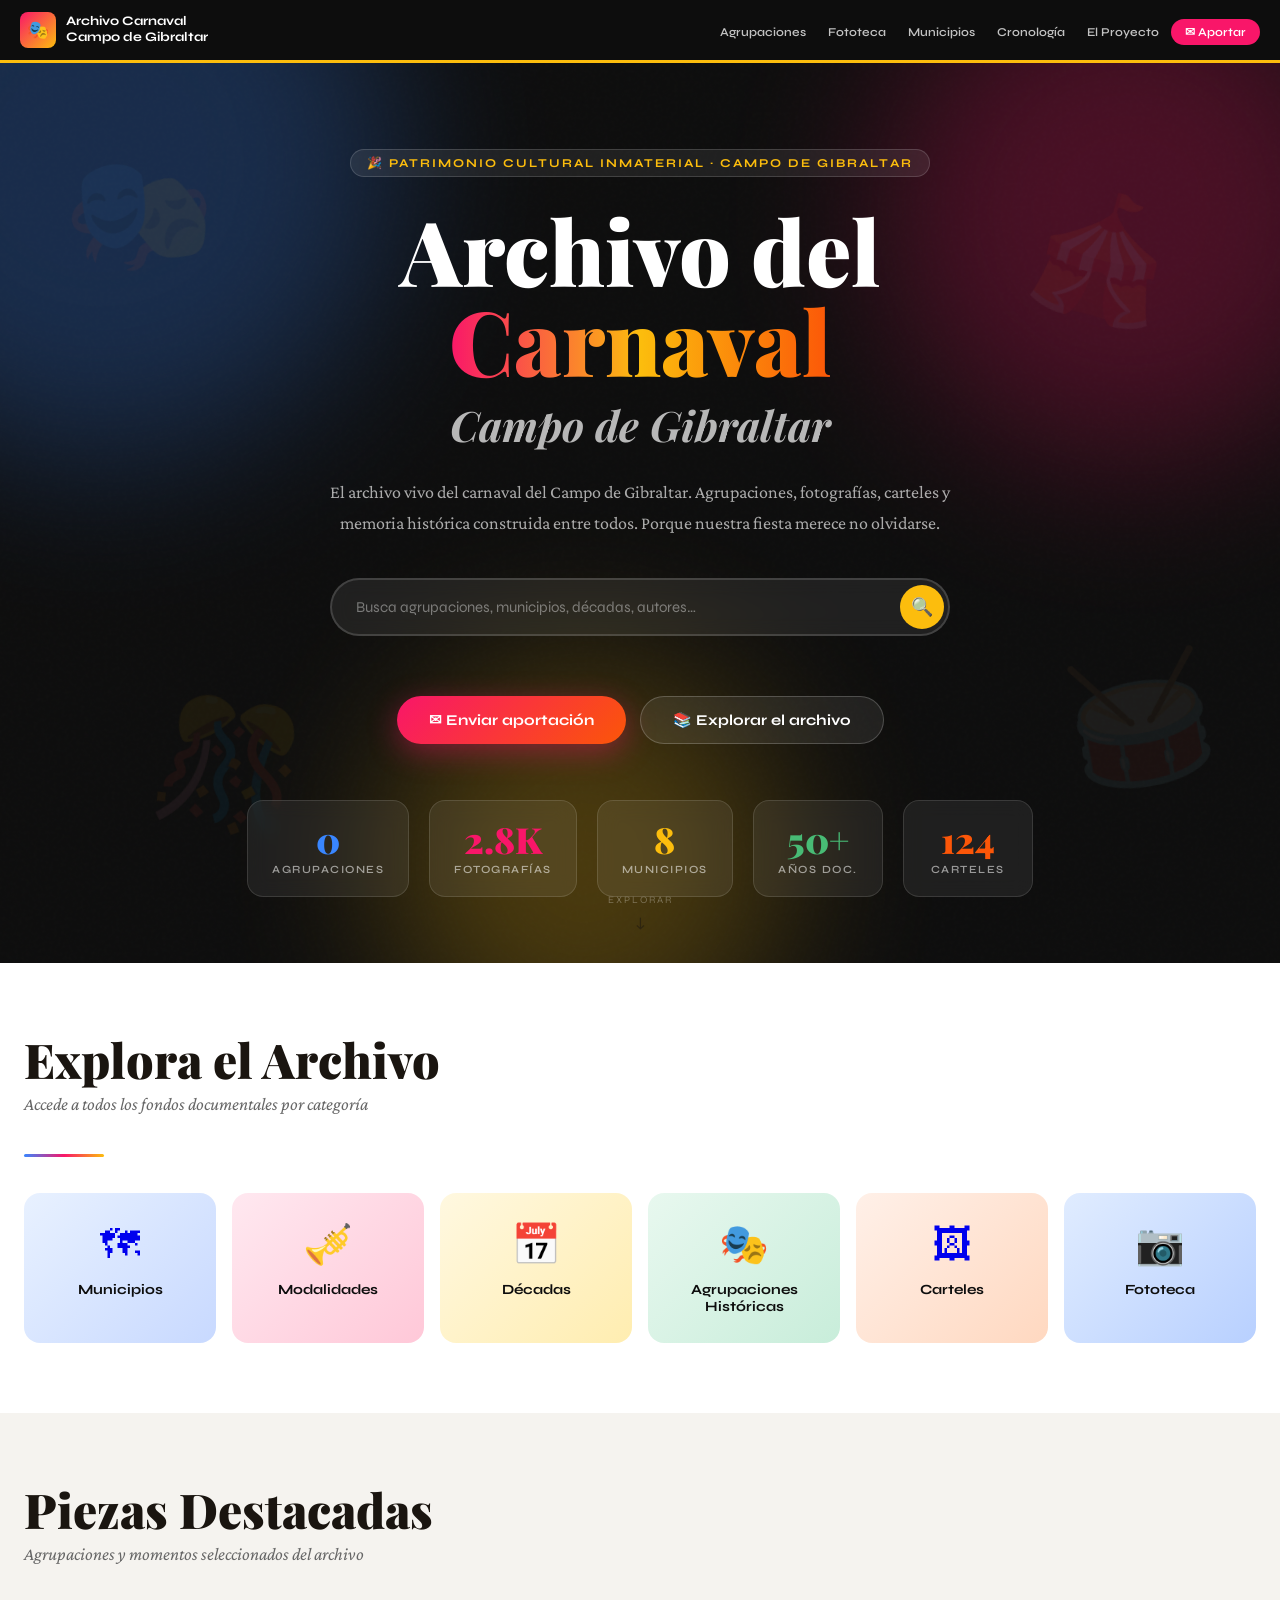
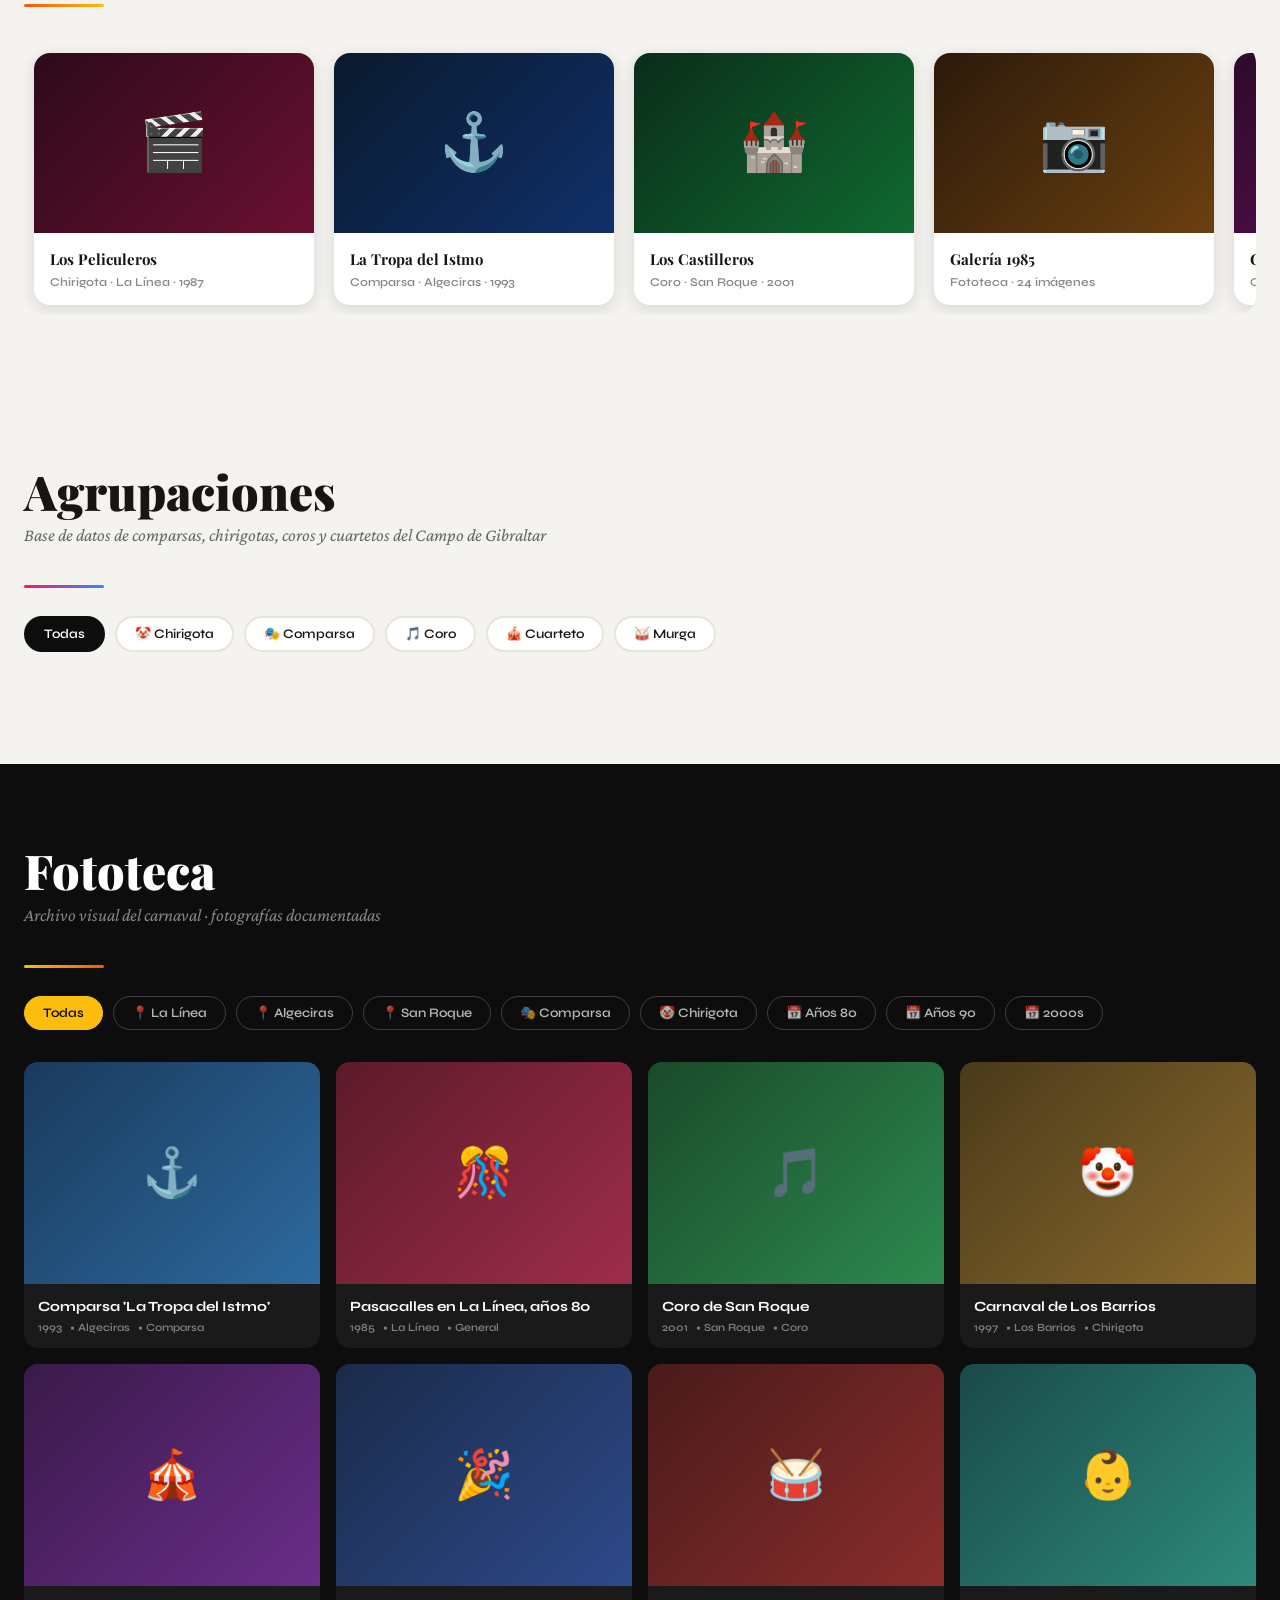
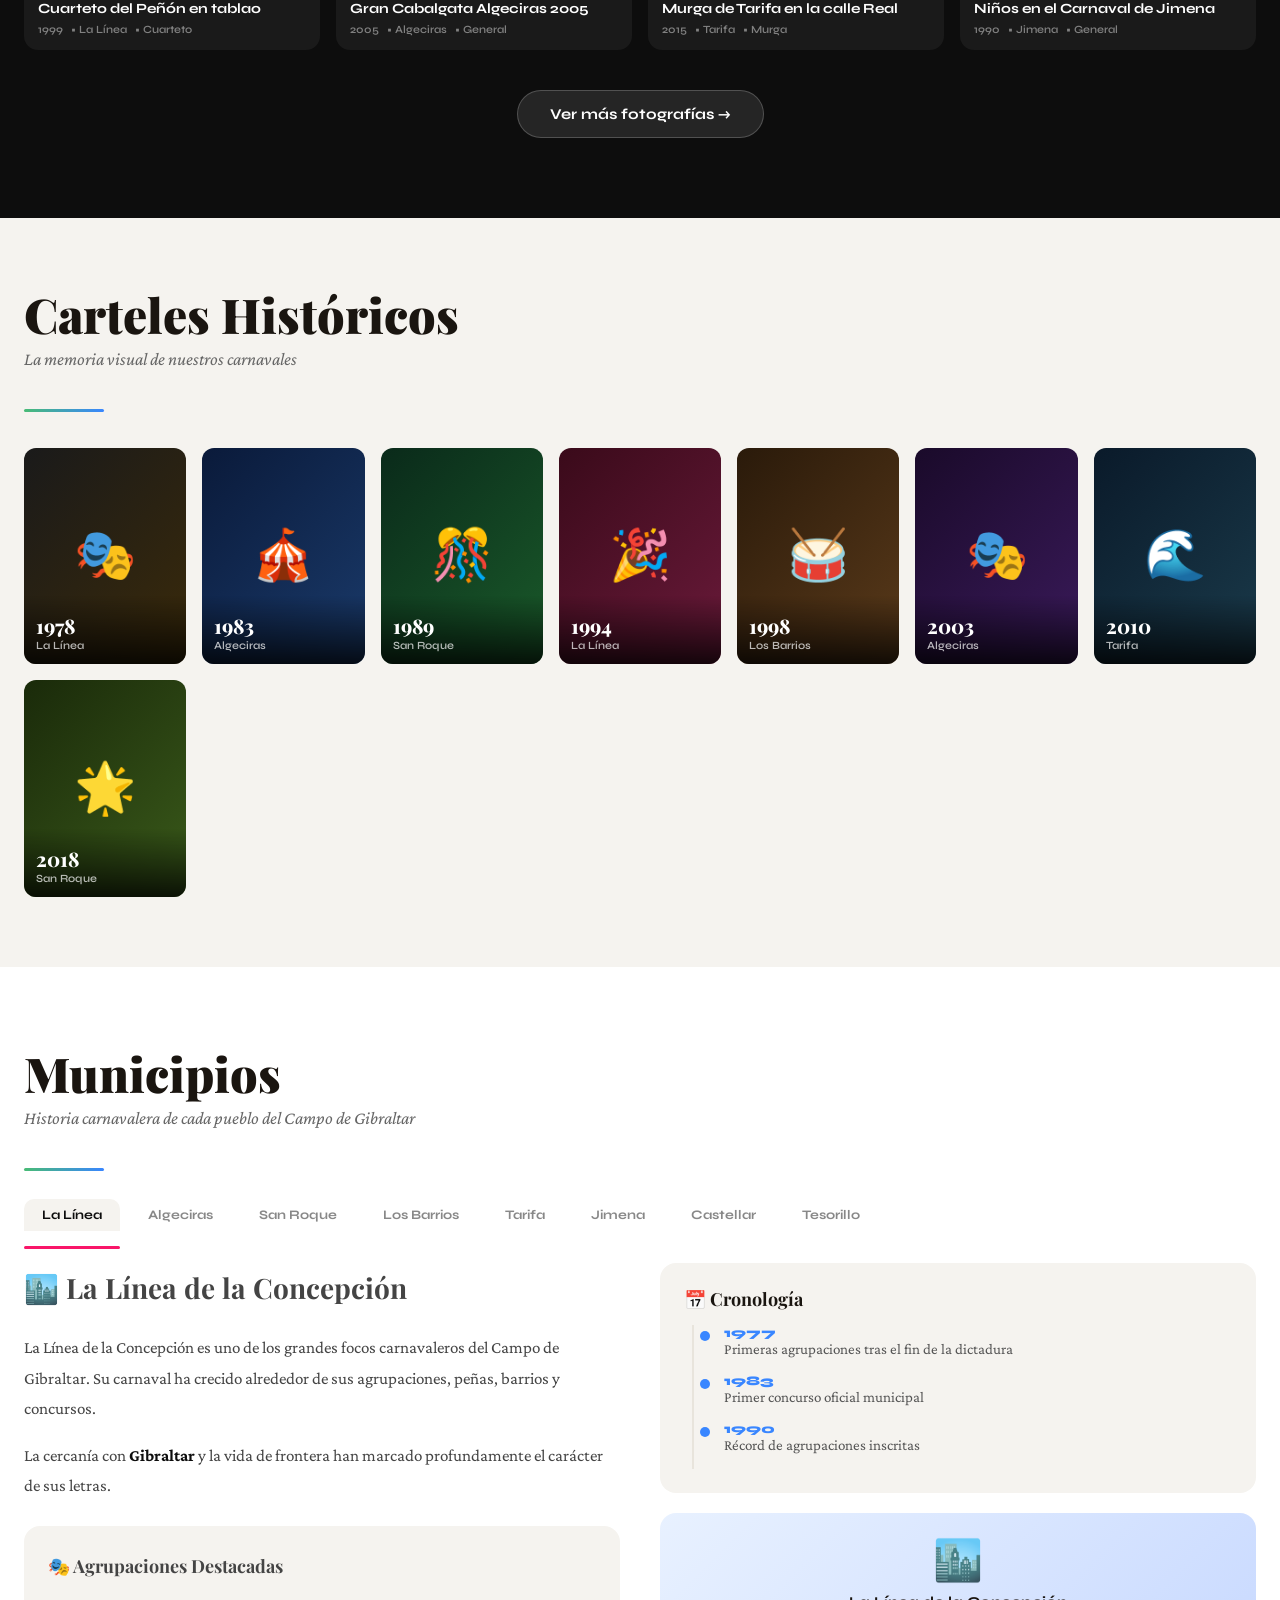
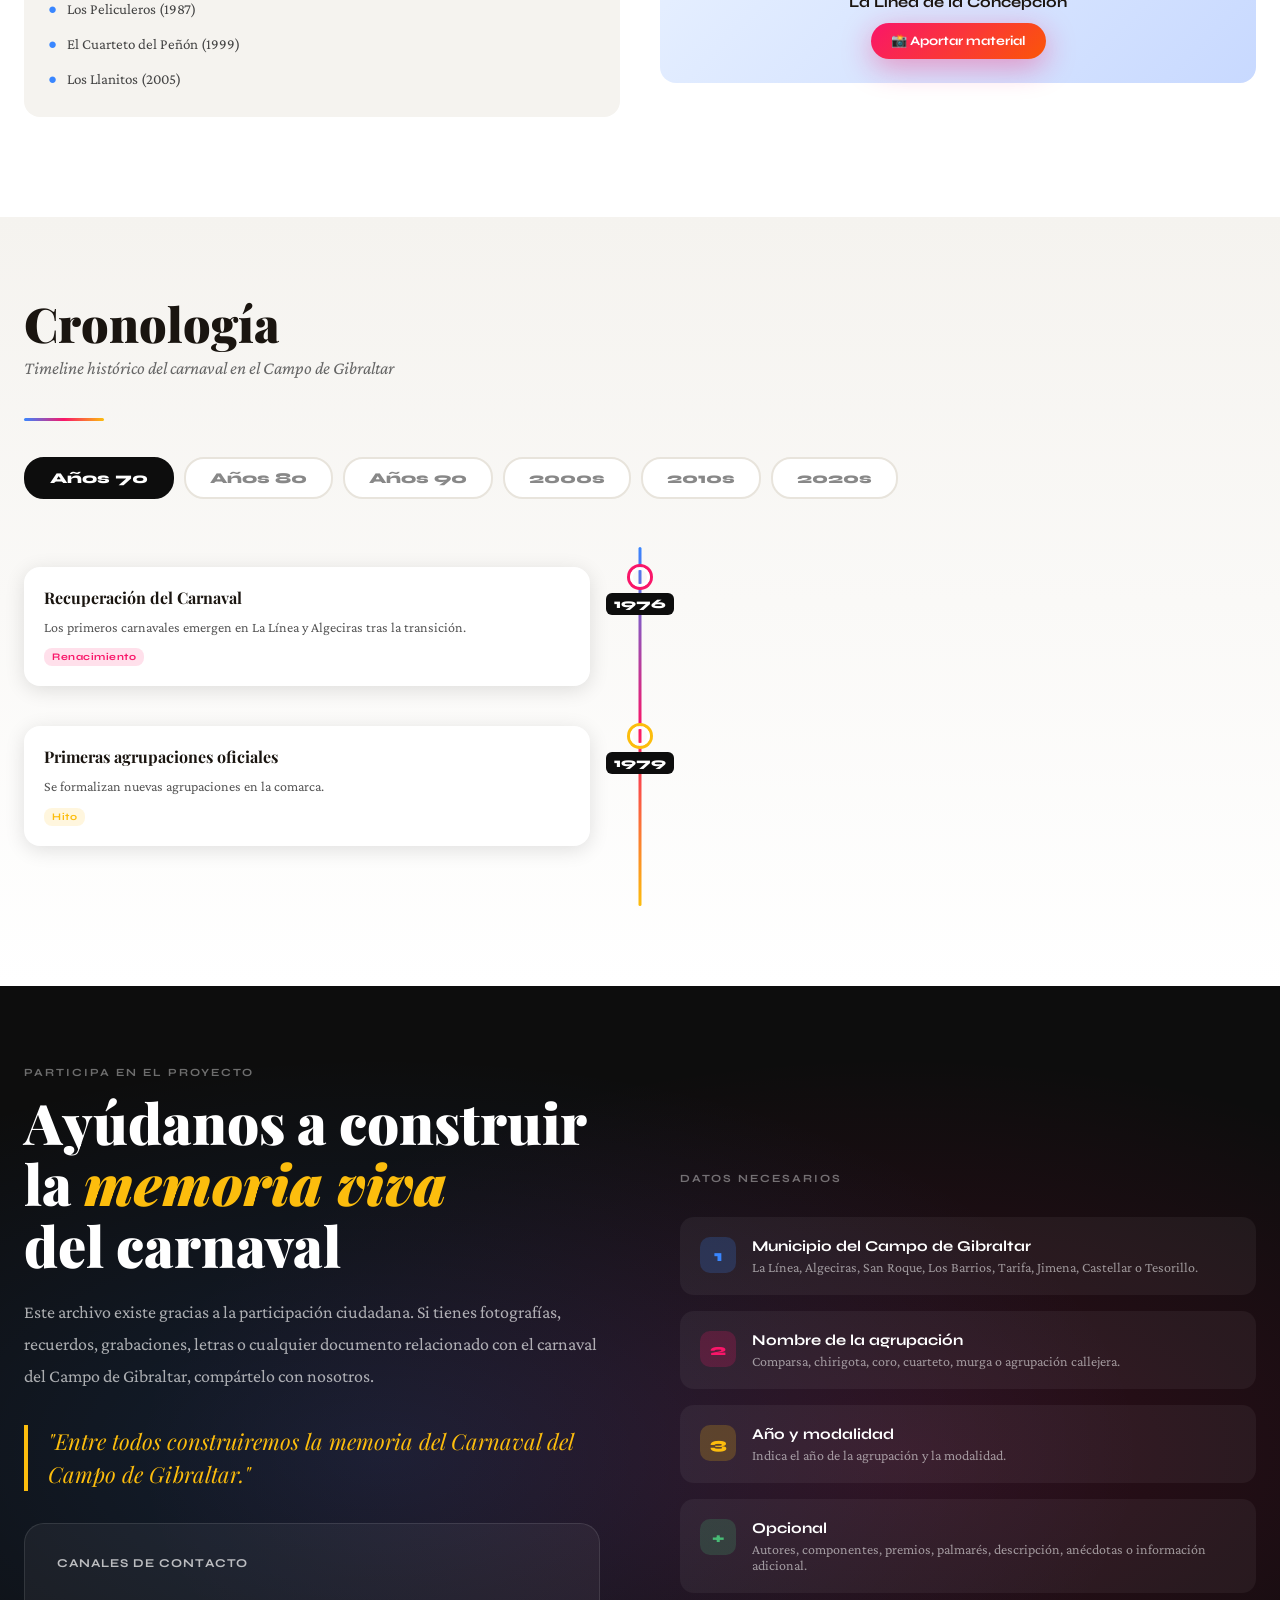
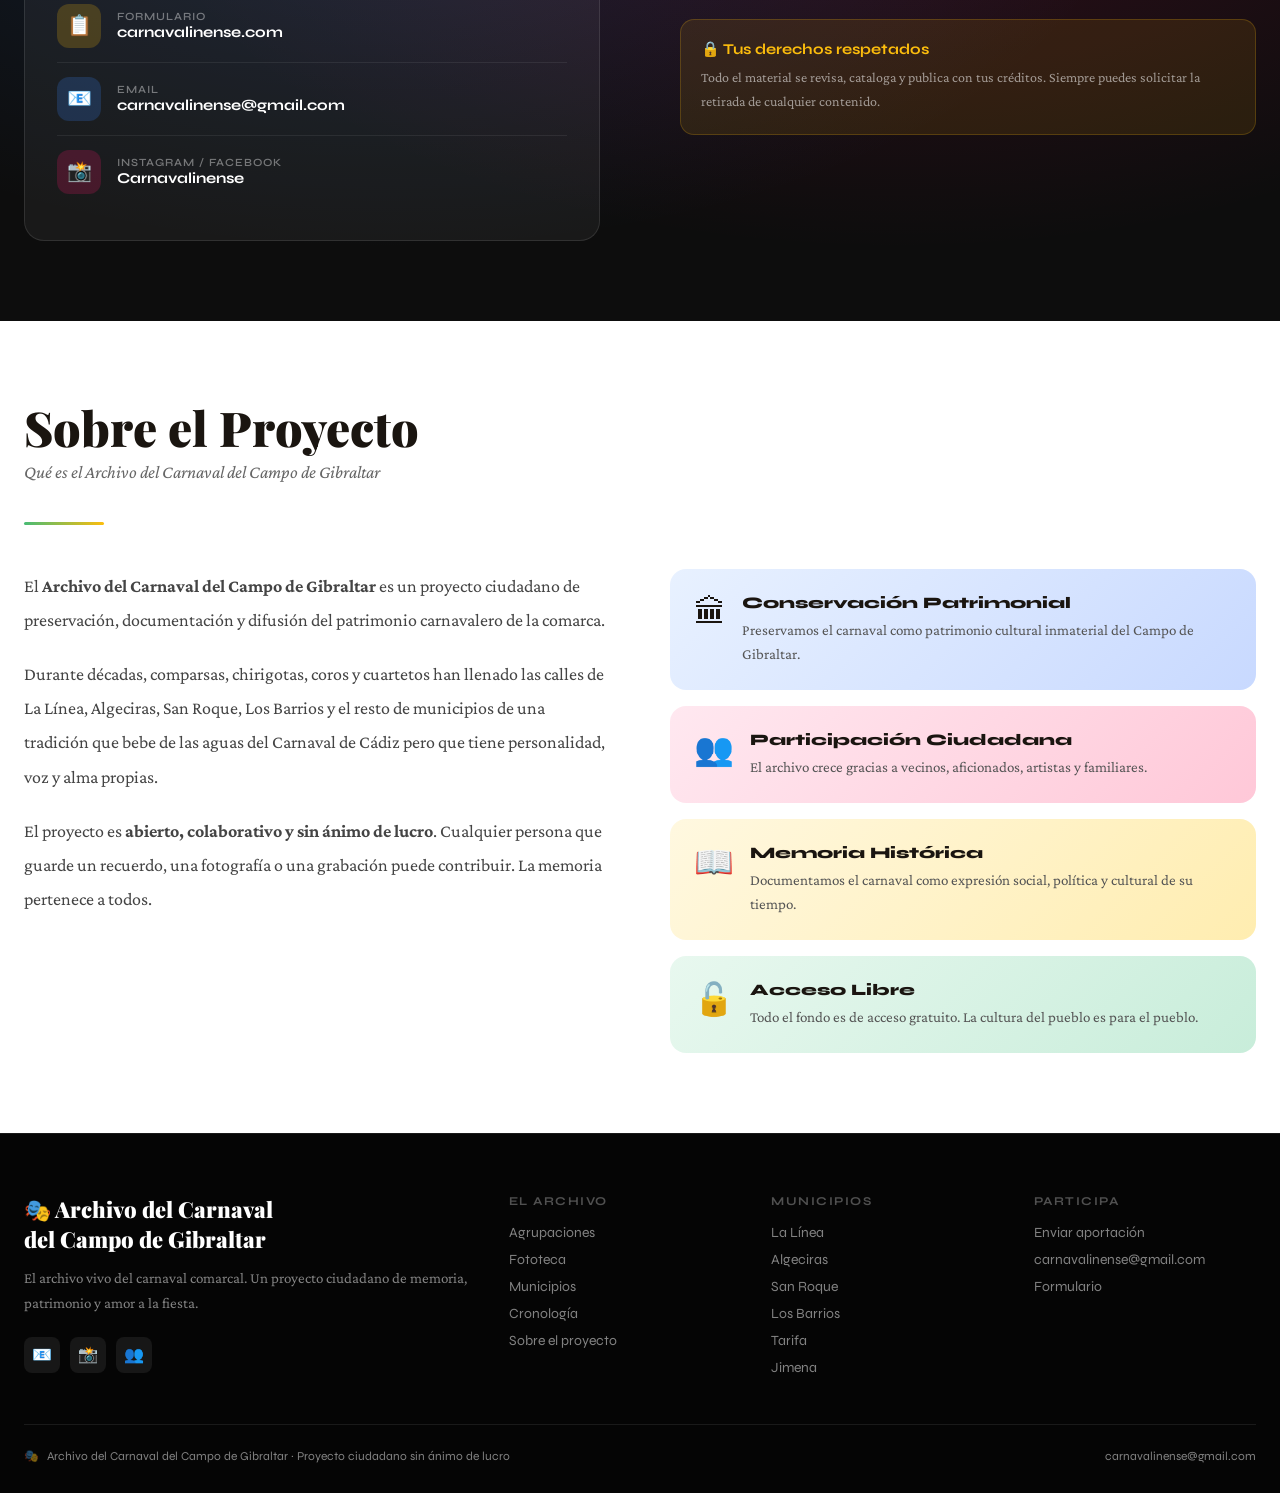
==== commit 18253b06: "Update index.html" ====
--- a/index.html
+++ b/index.html
@@ -252,8 +252,123 @@
 <section id="sobre"><div class="container"><div class="section-header"><div><h2 class="section-title">Sobre el Proyecto</h2><p class="section-subtitle">Qué es el Archivo del Carnaval del Campo de Gibraltar</p></div></div><div style="height:3px;background:linear-gradient(90deg,var(--verde),var(--amarillo));border-radius:2px;width:80px;margin-bottom:44px;"></div><div class="sobre-grid"><div class="sobre-text"><p>El <strong>Archivo del Carnaval del Campo de Gibraltar</strong> es un proyecto ciudadano de preservación, documentación y difusión del patrimonio carnavalero de la comarca.</p><p>Durante décadas, comparsas, chirigotas, coros y cuartetos han llenado las calles de La Línea, Algeciras, San Roque, Los Barrios y el resto de municipios de una tradición que bebe de las aguas del Carnaval de Cádiz pero que tiene personalidad, voz y alma propias.</p><p>El proyecto es <strong>abierto, colaborativo y sin ánimo de lucro</strong>. Cualquier persona que guarde un recuerdo, una fotografía o una grabación puede contribuir. La memoria pertenece a todos.</p></div><div class="sobre-valores"><div class="valor-card" style="background:linear-gradient(135deg,#e8f1ff,#c8d9ff);"><div class="valor-icon">🏛</div><div><div class="valor-title">Conservación Patrimonial</div><div class="valor-desc">Preservamos el carnaval como patrimonio cultural inmaterial del Campo de Gibraltar.</div></div></div><div class="valor-card" style="background:linear-gradient(135deg,#ffe8f0,#ffc8d8);"><div class="valor-icon">👥</div><div><div class="valor-title">Participación Ciudadana</div><div class="valor-desc">El archivo crece gracias a vecinos, aficionados, artistas y familiares.</div></div></div><div class="valor-card" style="background:linear-gradient(135deg,#fff8e0,#ffedb0);"><div class="valor-icon">📖</div><div><div class="valor-title">Memoria Histórica</div><div class="valor-desc">Documentamos el carnaval como expresión social, política y cultural de su tiempo.</div></div></div><div class="valor-card" style="background:linear-gradient(135deg,#e8f8ef,#c8edda);"><div class="valor-icon">🔓</div><div><div class="valor-title">Acceso Libre</div><div class="valor-desc">Todo el fondo es de acceso gratuito. La cultura del pueblo es para el pueblo.</div></div></div></div></div></div></section>
 <footer><div class="container"><div class="footer-grid"><div><div class="footer-logo">🎭 Archivo del Carnaval<br>del Campo de Gibraltar</div><div class="footer-desc">El archivo vivo del carnaval comarcal. Un proyecto ciudadano de memoria, patrimonio y amor a la fiesta.</div><div class="footer-social"><a href="mailto:carnavalinense@gmail.com">📧</a><a href="#">📸</a><a href="#">👥</a></div></div><div><div class="footer-col-title">El Archivo</div><ul class="footer-links"><li><a href="#agrupaciones">Agrupaciones</a></li><li><a href="#fototeca">Fototeca</a></li><li><a href="#municipios">Municipios</a></li><li><a href="#cronologia">Cronología</a></li><li><a href="#sobre">Sobre el proyecto</a></li></ul></div><div><div class="footer-col-title">Municipios</div><ul class="footer-links"><li><a href="#municipios">La Línea</a></li><li><a href="#municipios">Algeciras</a></li><li><a href="#municipios">San Roque</a></li><li><a href="#municipios">Los Barrios</a></li><li><a href="#municipios">Tarifa</a></li><li><a href="#municipios">Jimena</a></li></ul></div><div><div class="footer-col-title">Participa</div><ul class="footer-links"><li><a href="#aporta">Enviar aportación</a></li><li><a href="mailto:carnavalinense@gmail.com">carnavalinense@gmail.com</a></li><li><a href="https://carnavalinense.com" target="_blank">Formulario</a></li></ul></div></div><div class="footer-bottom"><div class="footer-bottom-left"><span>🎭</span><span>Archivo del Carnaval del Campo de Gibraltar · Proyecto ciudadano sin ánimo de lucro</span></div><div>carnavalinense@gmail.com</div></div></div></footer>
 <script>
-const agrupaciones=[{id:1,nombre:"Los Peliculeros",año:1987,modalidad:"chirigota",municipio:"La Línea",autores:"Manuel Pérez Roldan",componentes:12,premios:["🥇 1er Premio Chirigota"],desc:"Una de las chirigotas más recordadas de La Línea, conocida por sus críticas al poder local con humor ácido. Su tipo de película de cine negro recorrió todos los tablados del Campo de Gibraltar.",anecdota:"El vestuario fue confeccionado íntegramente por familiares de los componentes en apenas dos semanas.",tags:["años 80","La Línea","tipo cine","humor"],emojis:"🎬🤡🎭",color:"#f91669"},{id:2,nombre:"La Tropa del Istmo",año:1993,modalidad:"comparsa",municipio:"Algeciras",autores:"Antonio García Moreno",componentes:16,premios:["🥇 1er Premio Comparsa","🏆 Premio Letra"],desc:"Comparsa mítica algecireña que homenajeó en su tipo a los pescadores del estrecho. Con una puesta en escena soberbia y una letra de notable calidad poética, marcó una época en el carnaval comarcal.",anecdota:"Actuaron en el COAC de Cádiz en 1994, siendo la primera agrupación algecireña en llegar a semifinales.",tags:["años 90","Algeciras","pescadores","estrecho"],emojis:"⚓🎭🌊",color:"#3986ff"},{id:3,nombre:"Los Castilleros",año:2001,modalidad:"coro",municipio:"San Roque",autores:"Familia Montero",componentes:30,premios:["🥈 2º Premio Coro"],desc:"Coro de San Roque que recuperó coplas tradicionales de la comarca adaptadas al nuevo siglo. Su repertorio incluía piezas inéditas rescatadas de archivos familiares del municipio.",anecdota:"Ensayaron durante seis meses en la trastienda de una ferretería del casco antiguo.",tags:["2000s","San Roque","coro","tradición"],emojis:"🎵🏰🎶",color:"#48bb75"},{id:4,nombre:"El Cuarteto del Peñón",año:1999,modalidad:"cuarteto",municipio:"La Línea",autores:"Carlos Soto",componentes:4,premios:["🥇 1er Premio Cuarteto"],desc:"Cuarteto que satirizó la situación geopolítica del Peñón de Gibraltar con brillante ingenio. Sus letras sobre la frontera y la convivencia entre dos mundos le granjearon enorme popularidad.",anecdota:"Una de sus coplas fue reproducida en un programa de radio nacional.",tags:["años 90","La Línea","Gibraltar","frontera"],emojis:"🎪🗻🤣",color:"#fb5608"},{id:5,nombre:"Niñas del Estrecho",año:2008,modalidad:"chirigota",municipio:"Los Barrios",autores:"Dolores Ruiz",componentes:10,premios:["🥇 1er Premio","🏆 Mejor Tipo"],desc:"Chirigota femenina pionera en Los Barrios que rompió con la tradición masculina del carnaval comarcal. Su tipo de sirenas industriales mezclaba humor, reivindicación y espectáculo.",anecdota:"Fue la primera chirigota íntegramente femenina en ganar el primer premio en Los Barrios.",tags:["2000s","Los Barrios","chirigota femenina","pioneras"],emojis:"🧜‍♀️🌊🏭",color:"#f91669"},{id:6,nombre:"Los Veteranos de Tarifa",año:2015,modalidad:"murga",municipio:"Tarifa",autores:"Pedro Alcántara",componentes:20,premios:["🥇 1er Premio Murga"],desc:"Murga tarifeña que fusionó el sonido del carnaval de Cádiz con influencias del norte de África, creando un estilo único.",anecdota:"Incorporaron instrumentos de percusión marroquíes cedidos por músicos de Tánger.",tags:["2010s","Tarifa","murga","África"],emojis:"🌍🥁🎭",color:"#9b59b6"}];
-const fotos=[{titulo:"Comparsa 'La Tropa del Istmo'",autor:"Archivo familiar García",año:1993,muni:"Algeciras",modalidad:"Comparsa",emoji:"⚓",bg:"linear-gradient(135deg,#1a3a5c,#2d6a9f)"},{titulo:"Pasacalles en La Línea, años 80",autor:"Fototeca Municipal",año:1985,muni:"La Línea",modalidad:"General",emoji:"🎊",bg:"linear-gradient(135deg,#5c1a2a,#9f2d4a)"},{titulo:"Coro de San Roque",autor:"Manuel Ortega",año:2001,muni:"San Roque",modalidad:"Coro",emoji:"🎵",bg:"linear-gradient(135deg,#1a4a2a,#2d8a4f)"},{titulo:"Carnaval de Los Barrios",autor:"Ayuntamiento Los Barrios",año:1997,muni:"Los Barrios",modalidad:"Chirigota",emoji:"🤡",bg:"linear-gradient(135deg,#4a3a1a,#8a6a2d)"},{titulo:"Cuarteto del Peñón en tablao",autor:"Prensa local",año:1999,muni:"La Línea",modalidad:"Cuarteto",emoji:"🎪",bg:"linear-gradient(135deg,#3a1a4a,#6a2d8a)"},{titulo:"Gran Cabalgata Algeciras 2005",autor:"Pepe Martínez",año:2005,muni:"Algeciras",modalidad:"General",emoji:"🎉",bg:"linear-gradient(135deg,#1a2a4a,#2d4a8a)"},{titulo:"Murga de Tarifa en la calle Real",autor:"Archivo Tarifa",año:2015,muni:"Tarifa",modalidad:"Murga",emoji:"🥁",bg:"linear-gradient(135deg,#4a1a1a,#8a2d2d)"},{titulo:"Niños en el Carnaval de Jimena",autor:"Asociación Cultural Jimena",año:1990,muni:"Jimena",modalidad:"General",emoji:"👶",bg:"linear-gradient(135deg,#1a4a4a,#2d8a7a)"}];
+let agrupaciones = [];
+
+const GOOGLE_SHEET_CSV_URL =
+"https://docs.google.com/spreadsheets/d/e/2PACX-1vSGT9g-Hpp8Ql21aTvDaHaixurmHgrja7_00wC6bPrDDFQ0NEauiz1rFZDlhgh8QBJsttjUsqQNFu99/pub?gid=1311976573&single=true&output=csv";
+
+function parseCSVLine(line) {
+  const result = [];
+  let current = '';
+  let insideQuotes = false;
+
+  for (let i = 0; i < line.length; i++) {
+    const char = line[i];
+
+    if (char === '"') {
+      insideQuotes = !insideQuotes;
+    } else if (char === ',' && !insideQuotes) {
+      result.push(current);
+      current = '';
+    } else {
+      current += char;
+    }
+  }
+
+  result.push(current);
+  return result;
+}
+
+function modalidadClase(modalidad) {
+  const m = modalidad.toLowerCase();
+
+  if (m.includes('chirigota')) return 'chirigota';
+  if (m.includes('comparsa')) return 'comparsa';
+  if (m.includes('coro')) return 'coro';
+  if (m.includes('cuarteto')) return 'cuarteto';
+  if (m.includes('murga')) return 'murga';
+
+  return 'chirigota';
+}
+
+function colorModalidad(modalidad) {
+  const m = modalidad.toLowerCase();
+
+  if (m.includes('chirigota')) return '#f91669';
+  if (m.includes('comparsa')) return '#3986ff';
+  if (m.includes('coro')) return '#48bb75';
+  if (m.includes('cuarteto')) return '#fb5608';
+  if (m.includes('murga')) return '#9b59b6';
+
+  return '#3986ff';
+}
+
+async function cargarDatosDesdeGoogleSheets() {
+  try {
+    const response = await fetch(GOOGLE_SHEET_CSV_URL);
+    const csv = await response.text();
+
+    const rows = csv
+      .split('\n')
+      .filter(row => row.trim() !== '');
+
+    const headers = parseCSVLine(rows[0]);
+
+    agrupaciones = rows.slice(1).map((row, index) => {
+      const values = parseCSVLine(row);
+      const item = {};
+
+      headers.forEach((header, i) => {
+        item[header.trim()] = values[i] ? values[i].trim() : '';
+      });
+
+      const modalidad = modalidadClase(item["Modalidad"] || "");
+
+      return {
+        id: index + 1,
+        nombre: item["Nombre de la agrupación"] || "Sin nombre",
+        año: item["Año de la agrupación"] || "Sin año",
+        modalidad: modalidad,
+        municipio: item["Municipio del Campo de Gibraltar"] || "Sin municipio",
+        autores: item["Autores"] || "No indicado",
+        componentes: item["Componentes"] || "No indicado",
+        premios: item["Premios / Palmarés"]
+          ? [item["Premios / Palmarés"]]
+          : [],
+        desc:
+          item["Descripción, anécdotas o información adicional"] ||
+          "Sin descripción disponible.",
+        anecdota:
+          item["Descripción, anécdotas o información adicional"] ||
+          "Sin anécdotas registradas.",
+        tags: [
+          item["Municipio del Campo de Gibraltar"],
+          item["Modalidad"],
+          item["Año de la agrupación"]
+        ].filter(Boolean),
+        emojis: "🎭",
+        color: colorModalidad(item["Modalidad"] || "")
+      };
+    });
+
+    actualizarEstadisticas();
+
+    renderAgrupaciones();
+
+  } catch (error) {
+    console.error("Error cargando Google Sheets:", error);
+  }
+}
+
+function actualizarEstadisticas() {
+  const municipios = [...new Set(agrupaciones.map(a => a.municipio))];
+  const años = [...new Set(agrupaciones.map(a => a.año))];
+
+  document.querySelectorAll('.stat-num')[0].textContent = agrupaciones.length;
+  document.querySelectorAll('.stat-num')[2].textContent = municipios.length;
+  document.querySelectorAll('.stat-num')[3].textContent = años.length;
+}
+  const fotos=[{titulo:"Comparsa 'La Tropa del Istmo'",autor:"Archivo familiar García",año:1993,muni:"Algeciras",modalidad:"Comparsa",emoji:"⚓",bg:"linear-gradient(135deg,#1a3a5c,#2d6a9f)"},{titulo:"Pasacalles en La Línea, años 80",autor:"Fototeca Municipal",año:1985,muni:"La Línea",modalidad:"General",emoji:"🎊",bg:"linear-gradient(135deg,#5c1a2a,#9f2d4a)"},{titulo:"Coro de San Roque",autor:"Manuel Ortega",año:2001,muni:"San Roque",modalidad:"Coro",emoji:"🎵",bg:"linear-gradient(135deg,#1a4a2a,#2d8a4f)"},{titulo:"Carnaval de Los Barrios",autor:"Ayuntamiento Los Barrios",año:1997,muni:"Los Barrios",modalidad:"Chirigota",emoji:"🤡",bg:"linear-gradient(135deg,#4a3a1a,#8a6a2d)"},{titulo:"Cuarteto del Peñón en tablao",autor:"Prensa local",año:1999,muni:"La Línea",modalidad:"Cuarteto",emoji:"🎪",bg:"linear-gradient(135deg,#3a1a4a,#6a2d8a)"},{titulo:"Gran Cabalgata Algeciras 2005",autor:"Pepe Martínez",año:2005,muni:"Algeciras",modalidad:"General",emoji:"🎉",bg:"linear-gradient(135deg,#1a2a4a,#2d4a8a)"},{titulo:"Murga de Tarifa en la calle Real",autor:"Archivo Tarifa",año:2015,muni:"Tarifa",modalidad:"Murga",emoji:"🥁",bg:"linear-gradient(135deg,#4a1a1a,#8a2d2d)"},{titulo:"Niños en el Carnaval de Jimena",autor:"Asociación Cultural Jimena",año:1990,muni:"Jimena",modalidad:"General",emoji:"👶",bg:"linear-gradient(135deg,#1a4a4a,#2d8a7a)"}];
 const carteles=[{año:"1978",muni:"La Línea",bg:"linear-gradient(135deg,#1a1a1a,#3a2a0a)",emoji:"🎭"},{año:"1983",muni:"Algeciras",bg:"linear-gradient(135deg,#0a1a3a,#1a3a6a)",emoji:"🎪"},{año:"1989",muni:"San Roque",bg:"linear-gradient(135deg,#0a2a1a,#1a5a2a)",emoji:"🎊"},{año:"1994",muni:"La Línea",bg:"linear-gradient(135deg,#3a0a1a,#6a1a3a)",emoji:"🎉"},{año:"1998",muni:"Los Barrios",bg:"linear-gradient(135deg,#2a1a0a,#5a3a1a)",emoji:"🥁"},{año:"2003",muni:"Algeciras",bg:"linear-gradient(135deg,#1a0a2a,#3a1a5a)",emoji:"🎭"},{año:"2010",muni:"Tarifa",bg:"linear-gradient(135deg,#0a1a2a,#1a3a4a)",emoji:"🌊"},{año:"2018",muni:"San Roque",bg:"linear-gradient(135deg,#1a2a0a,#3a5a1a)",emoji:"🌟"}];
 const municipiosData={linea:{nombre:"La Línea de la Concepción",emoji:"🏙️",historia:`<p>La Línea de la Concepción es uno de los grandes focos carnavaleros del Campo de Gibraltar. Su carnaval ha crecido alrededor de sus agrupaciones, peñas, barrios y concursos.</p><p>La cercanía con <strong>Gibraltar</strong> y la vida de frontera han marcado profundamente el carácter de sus letras.</p>`,agrupaciones:["Los Peliculeros (1987)","El Cuarteto del Peñón (1999)","Los Llanitos (2005)"],cronologia:[{año:"1977",desc:"Primeras agrupaciones tras el fin de la dictadura"},{año:"1983",desc:"Primer concurso oficial municipal"},{año:"1990",desc:"Récord de agrupaciones inscritas"}]},algeciras:{nombre:"Algeciras",emoji:"⚓",historia:`<p>Algeciras tiene una tradición carnavalera marcada por su naturaleza de ciudad portuaria y cosmopolita.</p><p>Sus comparsas han destacado por la calidad de sus letras y la fuerza de sus puestas en escena.</p>`,agrupaciones:["La Tropa del Istmo (1993)","Los del Puerto (1988)","Bahía de Algeciras (2007)"],cronologia:[{año:"1979",desc:"Recuperación del carnaval"},{año:"1993",desc:"Agrupación algecireña en semifinales del COAC"}]},sanroque:{nombre:"San Roque",emoji:"🏰",historia:`<p>San Roque guarda una estrecha relación con la tradición gaditana y con la memoria histórica del Campo de Gibraltar.</p>`,agrupaciones:["Los Castilleros (2001)","Los Gibraltareños (1985)"],cronologia:[{año:"1978",desc:"Primer concurso oficial moderno"},{año:"1995",desc:"Representación sanroqueña en Cádiz"}]},losbarrios:{nombre:"Los Barrios",emoji:"🏭",historia:`<p>Los Barrios tiene un carnaval ligado a su identidad industrial y obrera.</p>`,agrupaciones:["Niñas del Estrecho (2008)","Los Petroquímicos (1991)"],cronologia:[{año:"1982",desc:"Primer concurso municipal"},{año:"2008",desc:"Primera chirigota femenina campeona"}]},tarifa:{nombre:"Tarifa",emoji:"🌊",historia:`<p>Tarifa, ciudad del viento y puerta entre dos continentes, tiene un carnaval con personalidad propia.</p>`,agrupaciones:["Los Veteranos de Tarifa (2015)","La Murga del Levante (2009)"],cronologia:[{año:"1980",desc:"Recuperación del carnaval"},{año:"2015",desc:"Premio a la innovación"}]},jimena:{nombre:"Jimena de la Frontera",emoji:"🏡",historia:`<p>Jimena mantiene un carnaval íntimo, familiar y muy vinculado a la vida del pueblo.</p>`,agrupaciones:["Los Serranos (1988)","La Cuadrilla de Jimena (2002)"],cronologia:[{año:"1981",desc:"Primeras agrupaciones documentadas"}]},castellar:{nombre:"Castellar de la Frontera",emoji:"🗺️",historia:`<p>Castellar conserva una memoria carnavalera que merece ser recopilada y documentada.</p>`,agrupaciones:["Los Castellareños (1990)","Cuarteto del Río Palmones (1997)"],cronologia:[{año:"1985",desc:"Primeras referencias documentadas"}]},tesorillo:{nombre:"Tesorillo",emoji:"🌿",historia:`<p>Tesorillo aporta al archivo una memoria rural y cercana del carnaval comarcal.</p>`,agrupaciones:["Cuarteto de Tesorillo (2005)"],cronologia:[{año:"1991",desc:"Referencias locales sobre carnaval"}]}};
 const timelineData={"70s":[{año:"1976",lado:"left",titulo:"Recuperación del Carnaval",texto:"Los primeros carnavales emergen en La Línea y Algeciras tras la transición.",tags:[{t:"Renacimiento",c:"#f91669"}]},{año:"1979",lado:"right",titulo:"Primeras agrupaciones oficiales",texto:"Se formalizan nuevas agrupaciones en la comarca.",tags:[{t:"Hito",c:"#fcbd0d"}]}],"80s":[{año:"1983",lado:"left",titulo:"Primer Concurso Municipal",texto:"La Línea celebra su primer concurso moderno.",tags:[{t:"La Línea",c:"#3986ff"}]},{año:"1987",lado:"right",titulo:"Los Peliculeros",texto:"La chirigota linense se convierte en fenómeno popular.",tags:[{t:"Chirigota",c:"#f91669"}]}],"90s":[{año:"1993",lado:"left",titulo:"Algeciras en el COAC",texto:"La Tropa del Istmo lleva el carnaval comarcal a Cádiz.",tags:[{t:"Algeciras",c:"#fb5608"}]},{año:"1999",lado:"right",titulo:"El Cuarteto del Peñón",texto:"Humor fronterizo con gran repercusión popular.",tags:[{t:"Gibraltar",c:"#48bb75"}]}],"2000s":[{año:"2001",lado:"left",titulo:"Los Castilleros",texto:"San Roque consolida su escena carnavalera.",tags:[{t:"Coro",c:"#48bb75"}]},{año:"2008",lado:"right",titulo:"Chirigota femenina campeona",texto:"Niñas del Estrecho marca un hito en Los Barrios.",tags:[{t:"Hito",c:"#fcbd0d"}]}],"2010s":[{año:"2015",lado:"left",titulo:"Murga tarifeña",texto:"Tarifa incorpora nuevos sonidos al carnaval comarcal.",tags:[{t:"Tarifa",c:"#48bb75"}]},{año:"2018",lado:"right",titulo:"Festival Comarcal",texto:"Agrupaciones de la comarca coinciden en un mismo escenario.",tags:[{t:"Comarca",c:"#3986ff"}]}],"2020s":[{año:"2020",lado:"left",titulo:"Carnaval en pandemia",texto:"Las agrupaciones adaptan su actividad al entorno digital.",tags:[{t:"Digital",c:"#3986ff"}]},{año:"2022",lado:"right",titulo:"Regreso del carnaval",texto:"La fiesta vuelve a las calles con fuerza.",tags:[{t:"Regreso",c:"#f91669"}]}]};
@@ -274,7 +389,13 @@
 function updateSearch(q){const div=document.getElementById('searchResults');const resultados=q.trim()?agrupaciones.filter(a=>a.nombre.toLowerCase().includes(q.toLowerCase())||a.municipio.toLowerCase().includes(q.toLowerCase())||a.modalidad.toLowerCase().includes(q.toLowerCase())||a.tags.some(t=>t.toLowerCase().includes(q.toLowerCase()))):agrupaciones.slice(0,4);if(resultados.length===0){div.innerHTML=`<div style="text-align:center;padding:20px;color:#888;font-family:'Crimson Pro',serif;">No se encontraron resultados para "${q}"</div>`;return}div.innerHTML=resultados.map(a=>`<a class="search-result-item" href="#agrupaciones" onclick="document.getElementById('searchOverlay').classList.remove('open');document.body.style.overflow='';abrirModal(${a.id})"><div class="search-result-icon" style="background:${a.color}22;color:${a.color};font-size:20px">🎭</div><div><div class="search-result-title">${a.nombre} · ${a.año}</div><div class="search-result-sub">${a.modalidad.charAt(0).toUpperCase()+a.modalidad.slice(1)} · ${a.municipio}</div></div></a>`).join('')}
 function toggleMobileNav(){document.getElementById('mobileNav').classList.toggle('open')}
 document.addEventListener('keydown',e=>{if(e.key==='Escape'){document.getElementById('searchOverlay').classList.remove('open');document.getElementById('modalAgrupacion').classList.remove('open');document.body.style.overflow=''}});
-crearConfeti();renderCarrusel();renderAgrupaciones();renderFototeca();renderCarteles();renderMunicipio('linea');renderTimeline('70s');document.getElementById('statAgrupaciones').textContent=agrupaciones.length;
-</script>
+crearConfeti();
+renderCarrusel();
+renderFototeca();
+renderCarteles();
+renderMunicipio('linea');
+renderTimeline('70s');
+
+cargarDatosDesdeGoogleSheets();</script>
 </body>
 </html>
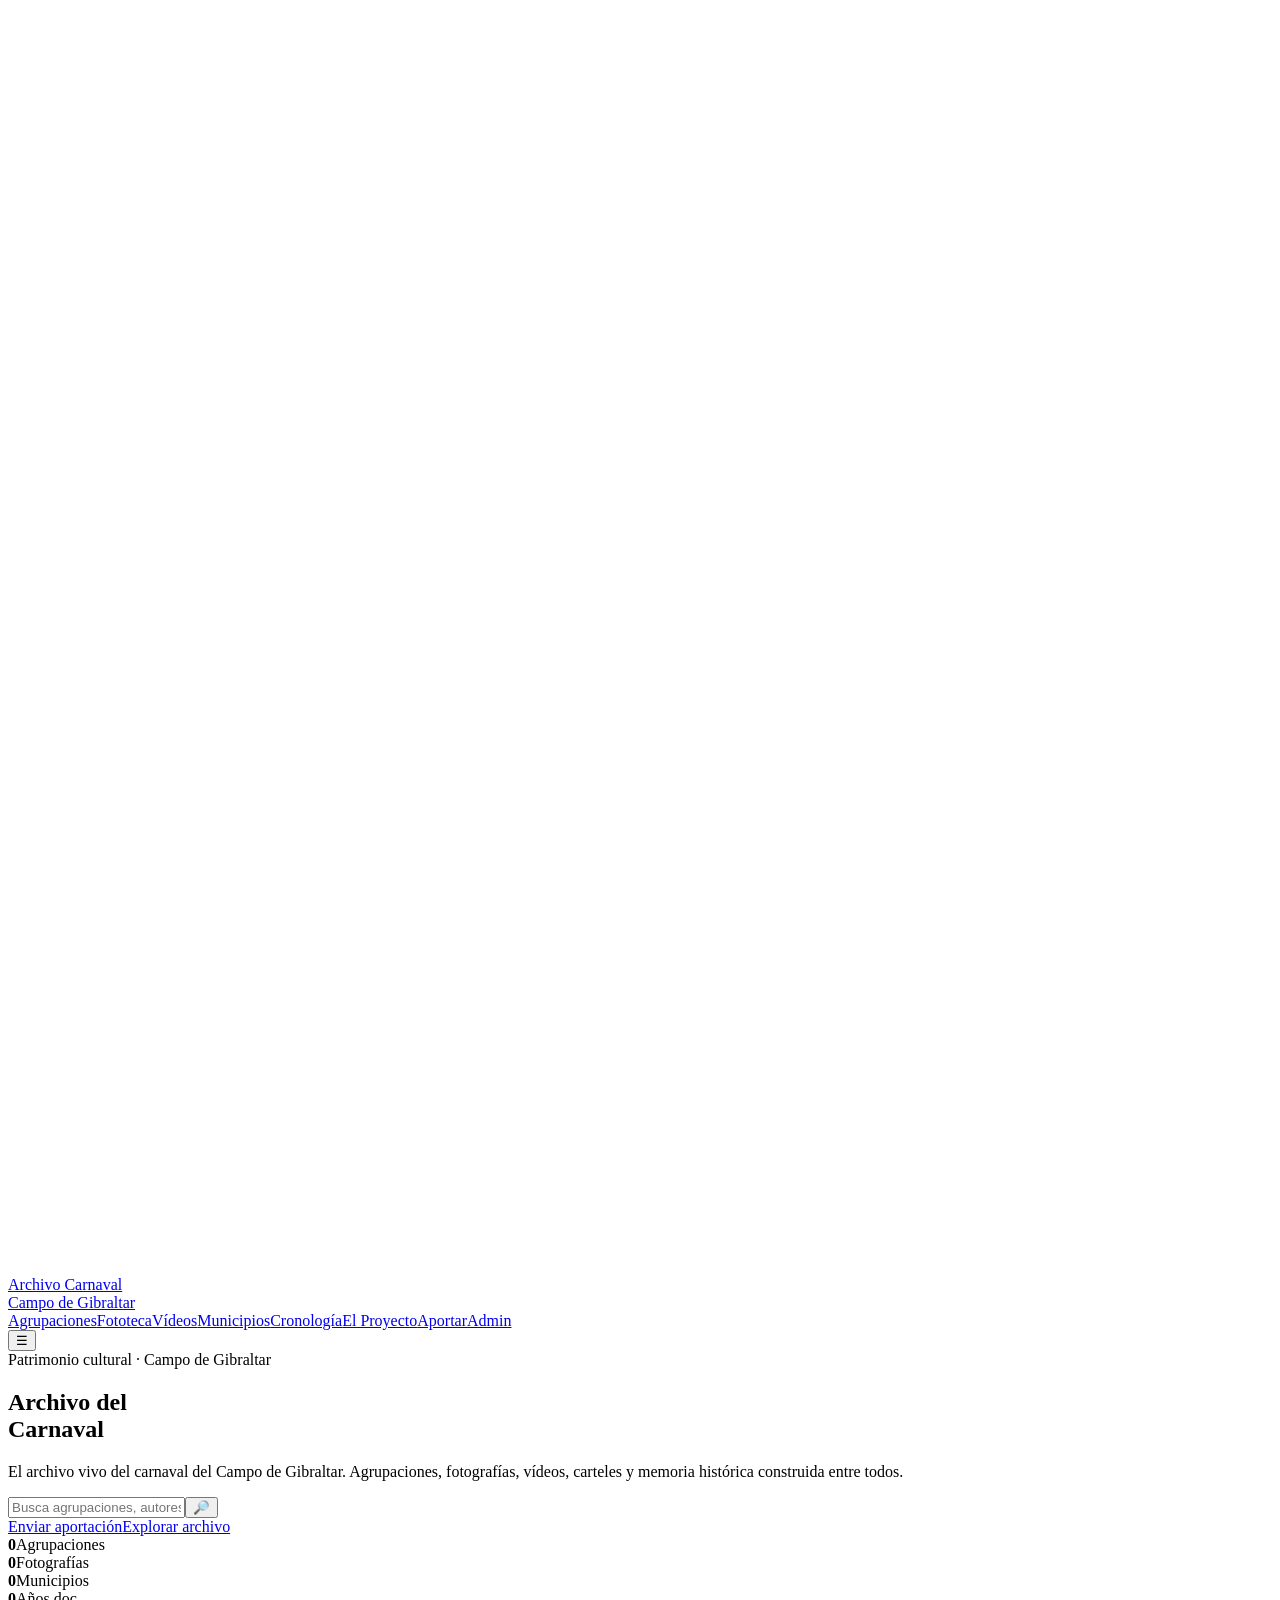
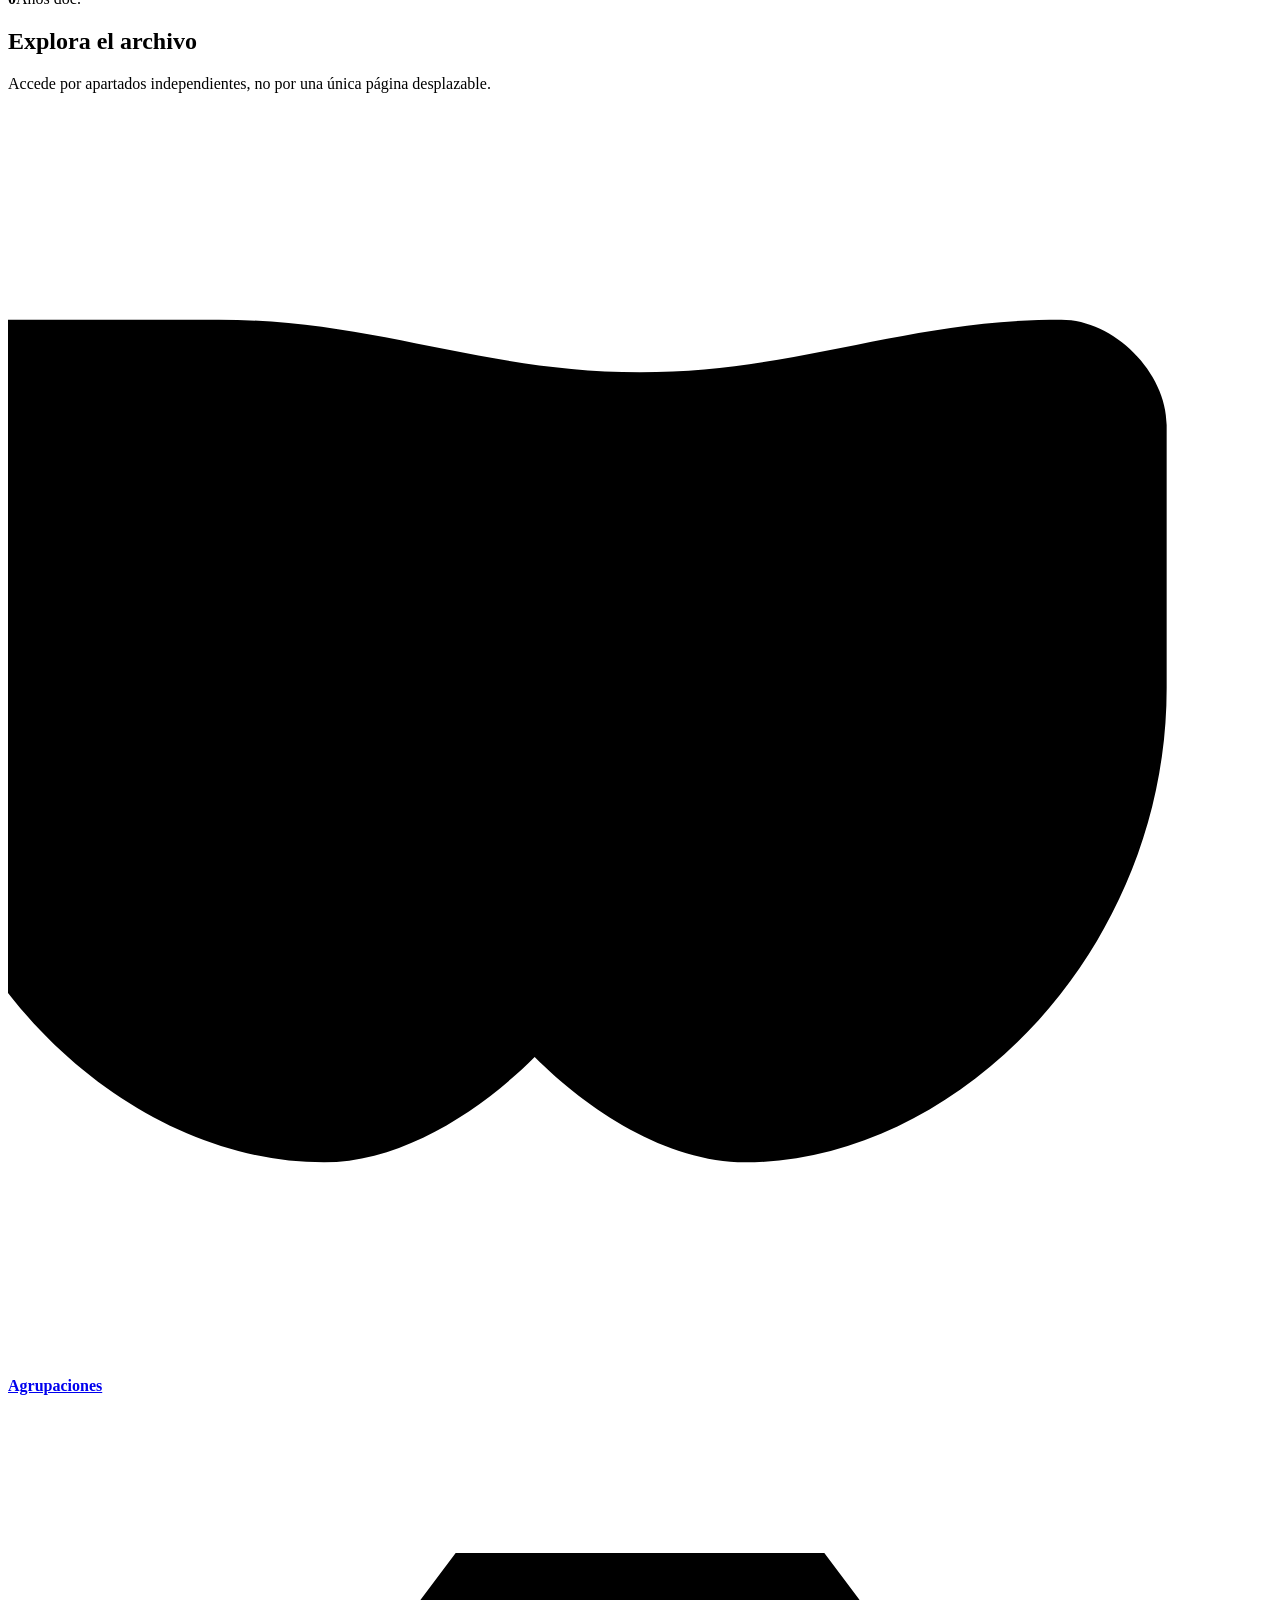
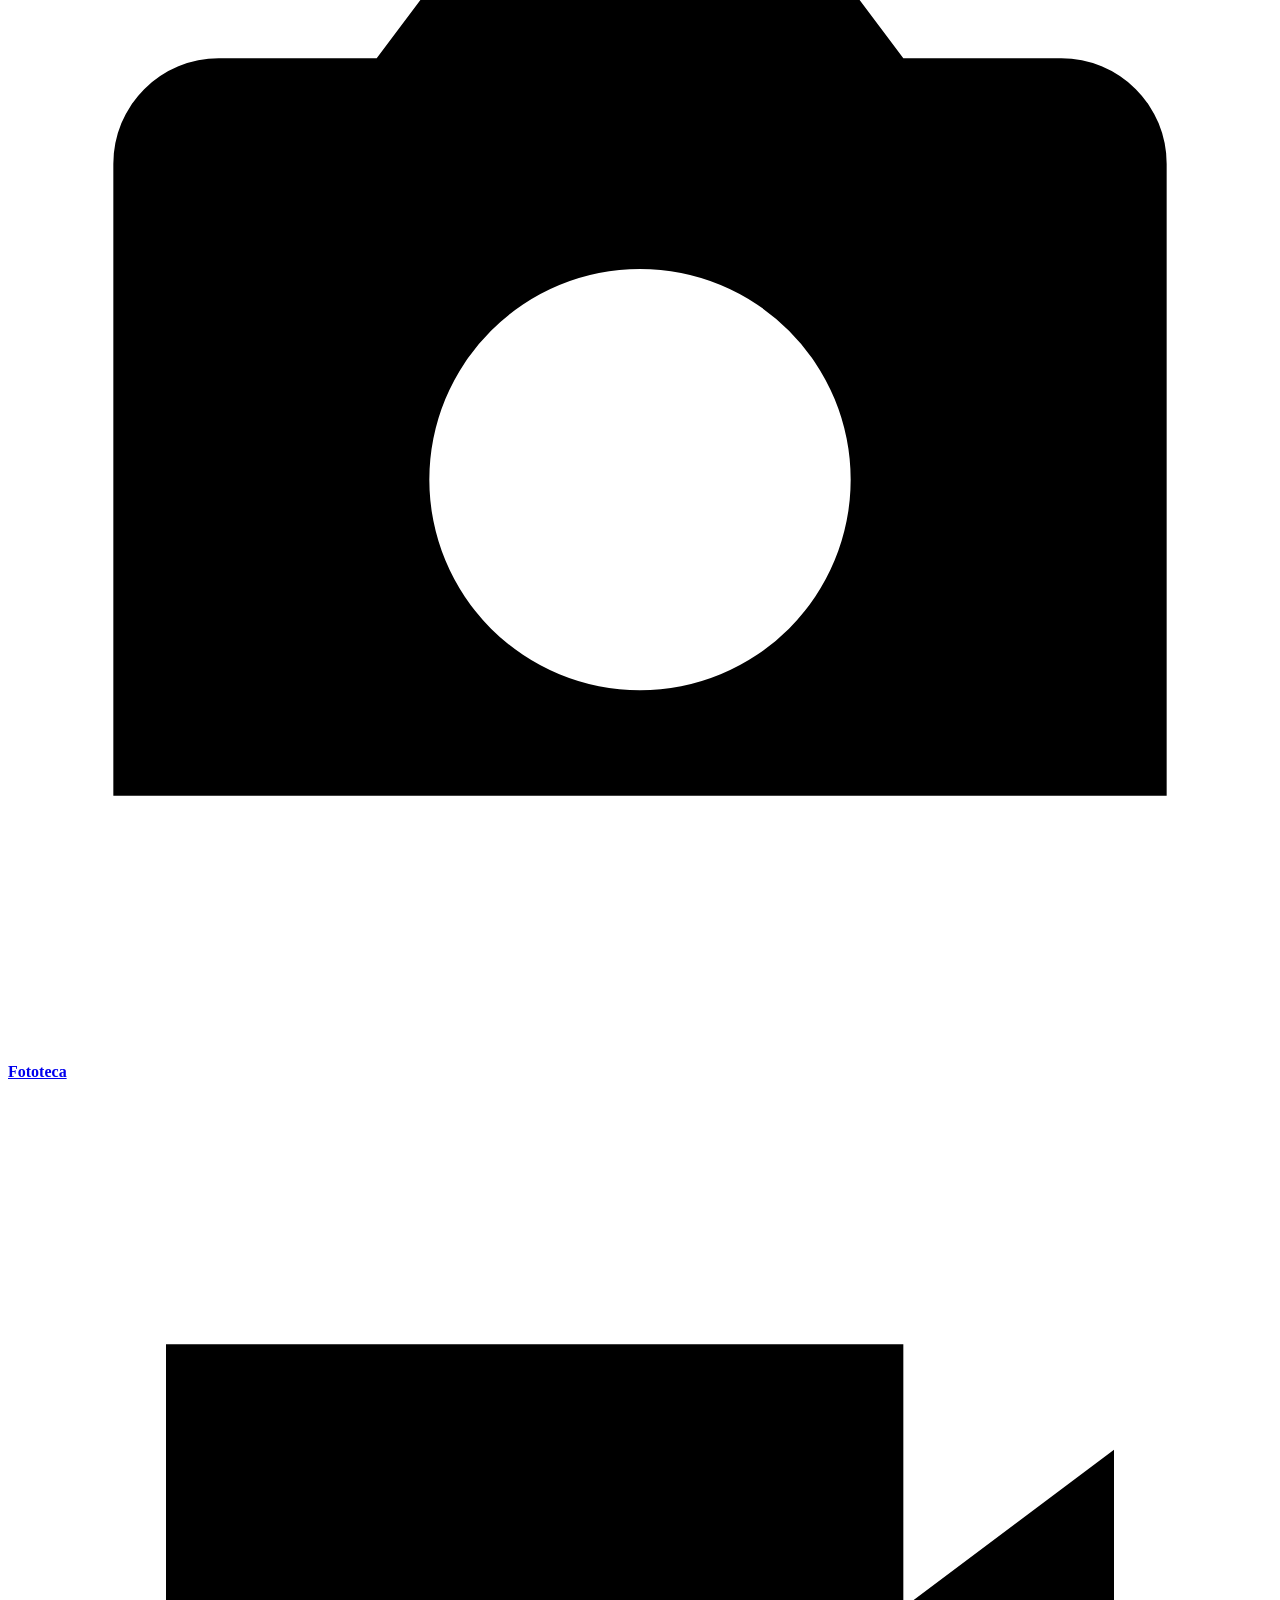
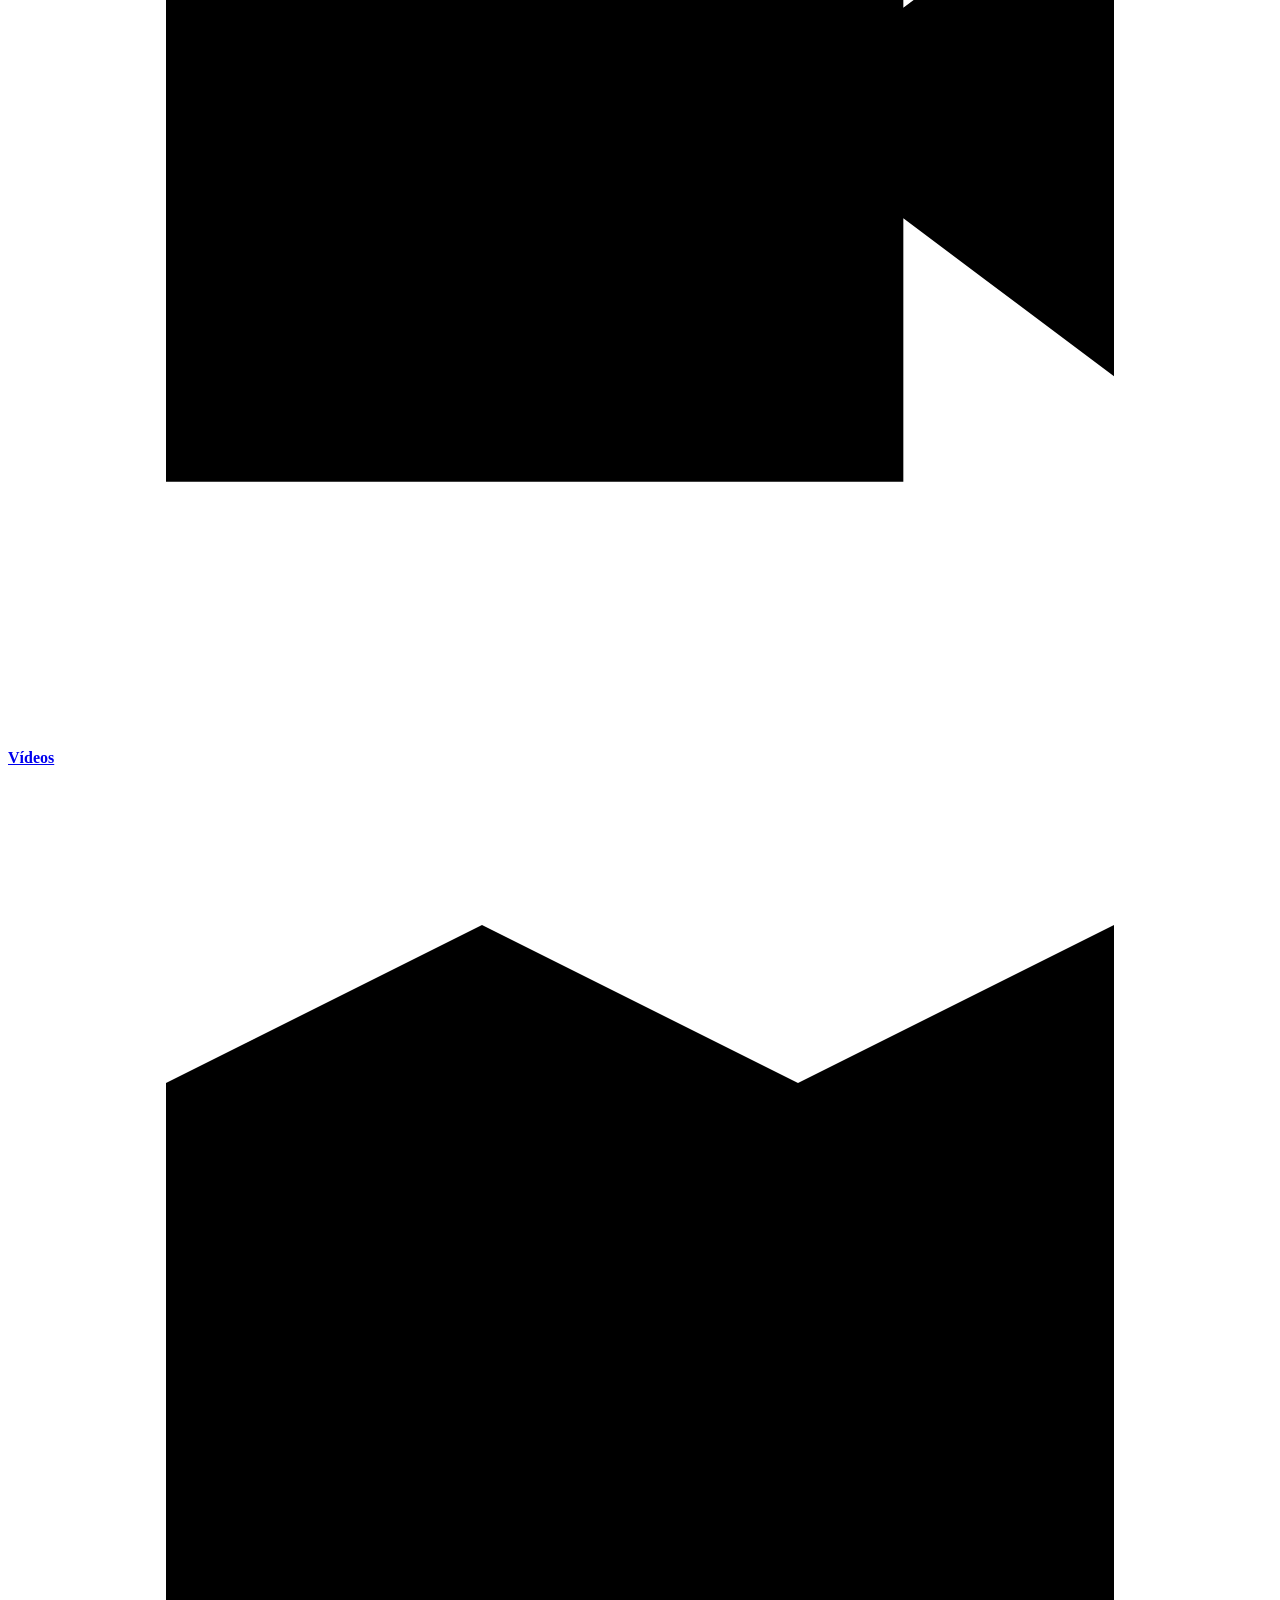
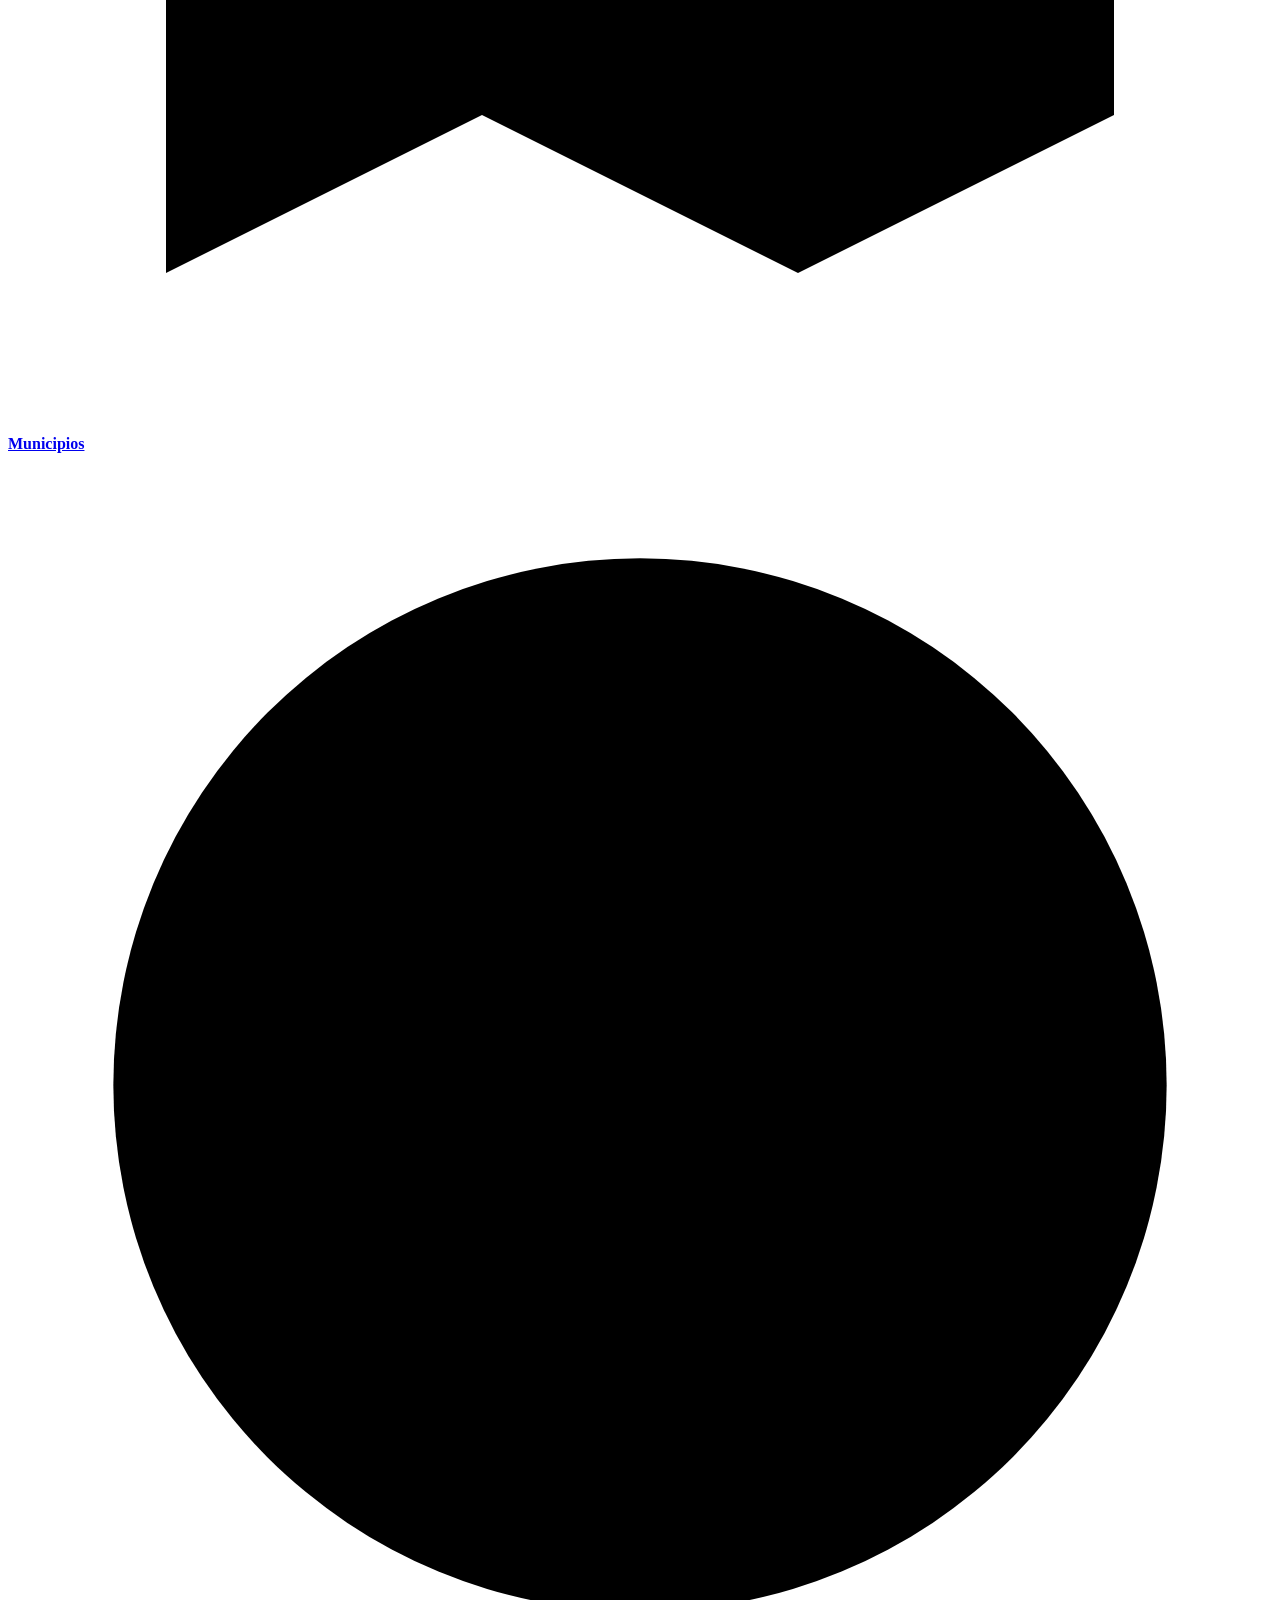
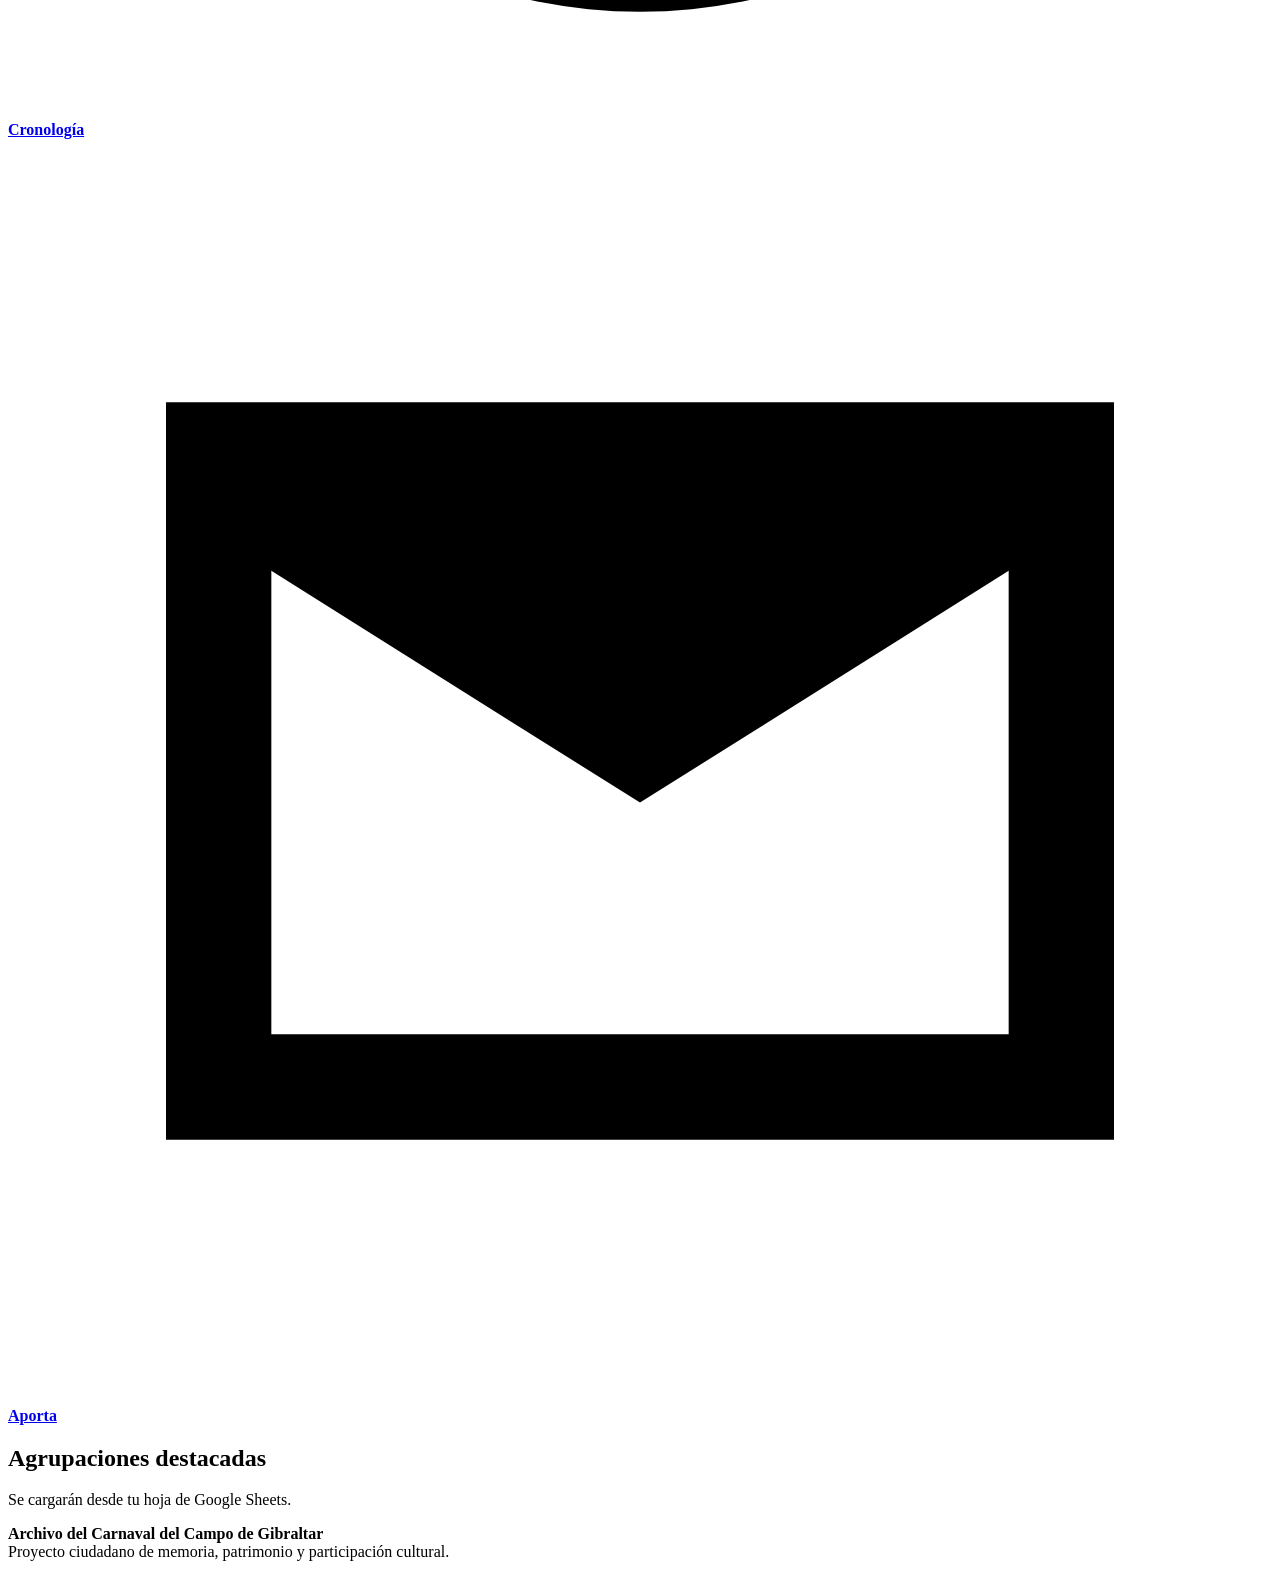
==== commit 556c4ef3: "Add files via upload" ====
--- a/index.html
+++ b/index.html
@@ -1,401 +1,5 @@
-<!DOCTYPE html>
-<html lang="es">
-<head>
-<meta charset="UTF-8">
-<meta name="viewport" content="width=device-width, initial-scale=1.0">
-<title>Archivo del Carnaval del Campo de Gibraltar</title>
-<link href="https://fonts.googleapis.com/css2?family=Playfair+Display:wght@700;900&family=Syne:wght@400;600;700;800&family=Crimson+Pro:ital,wght@0,400;0,600;1,400&display=swap" rel="stylesheet">
-<style>
-:root {
-  --azul: #3986ff;
-  --rosa: #f91669;
-  --amarillo: #fcbd0d;
-  --verde: #48bb75;
-  --naranja: #fb5608;
-  --blanco: #ffffff;
-  --negro: #0d0d0d;
-  --gris-claro: #f5f3ef;
-  --gris-medio: #e8e4dc;
-  --texto: #1a1510;
-  --sombra: rgba(0,0,0,0.12);
-}
-
-*, *::before, *::after { box-sizing: border-box; margin: 0; padding: 0; }
-html { scroll-behavior: smooth; }
-body { font-family: 'Syne', sans-serif; background: var(--gris-claro); color: var(--texto); overflow-x: hidden; }
-.confeti-container { position: fixed; top: 0; left: 0; width: 100%; height: 100%; pointer-events: none; z-index: 0; overflow: hidden; }
-.confeti-piece { position: absolute; width: 8px; height: 8px; opacity: 0; animation: confeti-caer linear infinite; }
-@keyframes confeti-caer { 0% { transform: translateY(-20px) rotate(0deg); opacity: 1; } 100% { transform: translateY(110vh) rotate(720deg); opacity: 0; } }
-nav { position: sticky; top: 0; z-index: 1000; background: var(--negro); border-bottom: 3px solid var(--amarillo); padding: 0 20px; }
-.nav-inner { max-width: 1400px; margin: 0 auto; display: flex; align-items: center; justify-content: space-between; height: 60px; gap: 10px; }
-.nav-logo { display: flex; align-items: center; gap: 10px; text-decoration: none; flex-shrink: 0; }
-.nav-logo-icon { width: 36px; height: 36px; background: linear-gradient(135deg, var(--rosa), var(--amarillo)); border-radius: 8px; display: flex; align-items: center; justify-content: center; font-size: 18px; }
-.nav-logo-text { color: var(--blanco); font-size: 13px; font-weight: 700; line-height: 1.2; max-width: 180px; }
-.nav-links { display: flex; align-items: center; gap: 2px; list-style: none; }
-.nav-links a { color: rgba(255,255,255,0.75); text-decoration: none; font-size: 12px; font-weight: 600; padding: 6px 10px; border-radius: 6px; transition: all 0.2s; white-space: nowrap; }
-.nav-links a:hover { background: rgba(255,255,255,0.1); color: var(--amarillo); }
-.nav-cta { background: var(--rosa) !important; color: var(--blanco) !important; border-radius: 20px !important; padding: 6px 14px !important; }
-.nav-cta:hover { background: #d00055 !important; transform: scale(1.05); }
-.hamburger { display: none; background: none; border: none; cursor: pointer; padding: 5px; flex-direction: column; gap: 4px; }
-.hamburger span { display: block; width: 22px; height: 2px; background: var(--blanco); border-radius: 2px; transition: 0.3s; }
-#home { position: relative; min-height: 100vh; display: flex; flex-direction: column; align-items: center; justify-content: center; overflow: hidden; background: var(--negro); padding: 80px 20px 60px; }
-.hero-bg { position: absolute; inset: 0; overflow: hidden; }
-.hero-orb { position: absolute; border-radius: 50%; filter: blur(80px); opacity: 0.25; animation: float-orb 8s ease-in-out infinite; }
-.hero-orb-1 { width: 600px; height: 600px; background: var(--azul); top: -200px; left: -200px; animation-delay: 0s; }
-.hero-orb-2 { width: 500px; height: 500px; background: var(--rosa); top: -100px; right: -100px; animation-delay: 2s; }
-.hero-orb-3 { width: 400px; height: 400px; background: var(--amarillo); bottom: -100px; left: 30%; animation-delay: 4s; }
-@keyframes float-orb { 0%, 100% { transform: translate(0, 0) scale(1); } 50% { transform: translate(30px, -30px) scale(1.1); } }
-.hero-noise { position: absolute; inset: 0; background-image: url("data:image/svg+xml,%3Csvg viewBox='0 0 256 256' xmlns='http://www.w3.org/2000/svg'%3E%3Cfilter id='n'%3E%3CfeTurbulence type='fractalNoise' baseFrequency='0.9' numOctaves='4'/%3E%3C/filter%3E%3Crect width='100%25' height='100%25' filter='url(%23n)' opacity='0.04'/%3E%3C/svg%3E"); opacity: 0.4; }
-.hero-content { position: relative; z-index: 2; text-align: center; max-width: 900px; }
-.hero-badge { display: inline-flex; align-items: center; gap: 8px; background: rgba(255,255,255,0.08); border: 1px solid rgba(255,255,255,0.15); color: var(--amarillo); font-size: 12px; font-weight: 700; letter-spacing: 2px; text-transform: uppercase; padding: 6px 16px; border-radius: 20px; margin-bottom: 28px; }
-.hero-title { font-family: 'Playfair Display', serif; font-size: clamp(36px, 8vw, 90px); font-weight: 900; line-height: 1; color: var(--blanco); margin-bottom: 12px; }
-.hero-title .highlight { background: linear-gradient(90deg, var(--rosa), var(--amarillo), var(--naranja)); -webkit-background-clip: text; -webkit-text-fill-color: transparent; background-clip: text; }
-.hero-subtitle { font-family: 'Playfair Display', serif; font-size: clamp(20px, 4vw, 42px); font-weight: 700; color: rgba(255,255,255,0.7); margin-bottom: 24px; font-style: italic; }
-.hero-desc { font-family: 'Crimson Pro', serif; font-size: 18px; color: rgba(255,255,255,0.65); max-width: 620px; margin: 0 auto 40px; line-height: 1.7; }
-.hero-actions { display: flex; gap: 14px; justify-content: center; flex-wrap: wrap; margin-bottom: 56px; }
-.btn-primary, .btn-secondary { font-family: 'Syne', sans-serif; font-weight: 700; font-size: 15px; padding: 14px 32px; border-radius: 50px; cursor: pointer; text-decoration: none; display: inline-flex; align-items: center; gap: 8px; transition: all 0.3s; }
-.btn-primary { background: linear-gradient(135deg, var(--rosa), var(--naranja)); color: var(--blanco); border: none; box-shadow: 0 8px 30px rgba(249,22,105,0.4); }
-.btn-primary:hover { transform: translateY(-3px); box-shadow: 0 14px 40px rgba(249,22,105,0.5); }
-.btn-secondary { background: rgba(255,255,255,0.08); color: var(--blanco); border: 1px solid rgba(255,255,255,0.2); }
-.btn-secondary:hover { background: rgba(255,255,255,0.15); transform: translateY(-2px); }
-.hero-search { max-width: 640px; margin: 0 auto 60px; position: relative; }
-.hero-search input { width: 100%; padding: 18px 60px 18px 24px; border-radius: 50px; border: 2px solid rgba(255,255,255,0.15); background: rgba(255,255,255,0.08); color: var(--blanco); font-family: 'Syne', sans-serif; font-size: 15px; outline: none; transition: all 0.3s; backdrop-filter: blur(10px); }
-.hero-search input::placeholder { color: rgba(255,255,255,0.4); }
-.hero-search input:focus { border-color: var(--amarillo); background: rgba(255,255,255,0.12); }
-.hero-search button { position: absolute; right: 6px; top: 50%; transform: translateY(-50%); background: var(--amarillo); border: none; border-radius: 50%; width: 44px; height: 44px; cursor: pointer; display: flex; align-items: center; justify-content: center; font-size: 18px; transition: all 0.2s; }
-.hero-search button:hover { background: var(--naranja); transform: translateY(-50%) scale(1.1); }
-.stats-row { display: flex; gap: 20px; justify-content: center; flex-wrap: wrap; padding: 0 20px; position: relative; z-index: 2; }
-.stat-card { background: rgba(255,255,255,0.07); border: 1px solid rgba(255,255,255,0.12); border-radius: 16px; padding: 20px 24px; text-align: center; min-width: 130px; backdrop-filter: blur(10px); transition: all 0.3s; }
-.stat-card:hover { background: rgba(255,255,255,0.12); transform: translateY(-4px); }
-.stat-num { font-family: 'Playfair Display', serif; font-size: 36px; font-weight: 900; line-height: 1; margin-bottom: 6px; }
-.stat-label { font-size: 11px; font-weight: 600; letter-spacing: 1.5px; text-transform: uppercase; color: rgba(255,255,255,0.55); }
-section { scroll-margin-top: 60px; }
-.section-header { display: flex; align-items: flex-end; gap: 16px; margin-bottom: 40px; flex-wrap: wrap; }
-.section-title { font-family: 'Playfair Display', serif; font-size: clamp(28px, 5vw, 48px); font-weight: 900; line-height: 1.1; }
-.section-subtitle { font-family: 'Crimson Pro', serif; font-size: 18px; color: #666; margin-top: 8px; font-style: italic; }
-.container { max-width: 1400px; margin: 0 auto; padding: 0 24px; }
-#acceso-rapido { padding: 70px 0; background: var(--blanco); }
-.acceso-grid { display: grid; grid-template-columns: repeat(auto-fill, minmax(180px, 1fr)); gap: 16px; }
-.acceso-card { border-radius: 16px; padding: 28px 20px; text-align: center; cursor: pointer; text-decoration: none; transition: all 0.3s; position: relative; overflow: hidden; }
-.acceso-card::before { content: ''; position: absolute; inset: 0; opacity: 0; transition: opacity 0.3s; background: rgba(0,0,0,0.06); }
-.acceso-card:hover::before { opacity: 1; }
-.acceso-card:hover { transform: translateY(-6px); box-shadow: 0 16px 40px var(--sombra); }
-.acceso-icon { font-size: 40px; margin-bottom: 12px; display: block; }
-.acceso-title { font-weight: 700; font-size: 14px; color: var(--negro); }
-.ac-azul { background: linear-gradient(135deg, #e8f1ff, #c8d9ff); }
-.ac-rosa { background: linear-gradient(135deg, #ffe8f0, #ffc8d8); }
-.ac-amarillo { background: linear-gradient(135deg, #fff8e0, #ffedb0); }
-.ac-verde { background: linear-gradient(135deg, #e8f8ef, #c8edda); }
-.ac-naranja { background: linear-gradient(135deg, #fff0e8, #ffd8c0); }
-.ac-azul2 { background: linear-gradient(135deg, #e0ecff, #b8d0ff); }
-#agrupaciones { padding: 80px 0; background: var(--gris-claro); }
-.filtros-bar, .fototeca-filtros, .municipios-tabs, .timeline-decades { display: flex; gap: 10px; flex-wrap: wrap; margin-bottom: 32px; }
-.filtro-btn, .foto-filtro, .muni-tab, .decade-btn { padding: 8px 18px; border-radius: 20px; border: 2px solid var(--gris-medio); background: var(--blanco); font-family: 'Syne', sans-serif; font-size: 13px; font-weight: 600; cursor: pointer; transition: all 0.2s; color: var(--texto); }
-.filtro-btn:hover, .filtro-btn.activo, .decade-btn.activo, .decade-btn:hover { background: var(--negro); color: var(--blanco); border-color: var(--negro); }
-.agrupaciones-grid { display: grid; grid-template-columns: repeat(auto-fill, minmax(320px, 1fr)); gap: 24px; }
-.ficha-agrupacion { background: var(--blanco); border-radius: 20px; overflow: hidden; box-shadow: 0 4px 20px var(--sombra); transition: all 0.3s; cursor: pointer; }
-.ficha-agrupacion:hover { transform: translateY(-6px); box-shadow: 0 16px 48px rgba(0,0,0,0.16); }
-.ficha-header { height: 180px; position: relative; overflow: hidden; display: flex; align-items: flex-end; padding: 20px; }
-.ficha-header-bg { position: absolute; inset: 0; background: linear-gradient(135deg, #1a1510, #2a2010); }
-.ficha-header-pattern { position: absolute; inset: 0; opacity: 0.15; background-image: repeating-linear-gradient(45deg, transparent, transparent 10px, rgba(255,255,255,0.1) 10px, rgba(255,255,255,0.1) 20px); }
-.ficha-año-badge { position: absolute; top: 16px; right: 16px; background: var(--amarillo); color: var(--negro); font-size: 11px; font-weight: 800; padding: 4px 10px; border-radius: 20px; letter-spacing: 1px; }
-.ficha-modalidad-badge { position: absolute; top: 16px; left: 16px; font-size: 11px; font-weight: 700; padding: 4px 10px; border-radius: 20px; letter-spacing: 0.5px; }
-.m-comparsa { background: var(--azul); color: white; } .m-chirigota { background: var(--rosa); color: white; } .m-coro { background: var(--verde); color: white; } .m-cuarteto { background: var(--naranja); color: white; } .m-murga { background: #9b59b6; color: white; }
-.ficha-nombre { position: relative; font-family: 'Playfair Display', serif; font-size: 20px; font-weight: 900; color: var(--blanco); line-height: 1.2; text-shadow: 0 2px 8px rgba(0,0,0,0.5); }
-.ficha-body { padding: 20px; }
-.ficha-meta { display: flex; gap: 8px; flex-wrap: wrap; margin-bottom: 14px; }
-.ficha-tag { font-size: 11px; font-weight: 600; padding: 3px 10px; border-radius: 10px; background: var(--gris-claro); color: #555; }
-.ficha-desc { font-family: 'Crimson Pro', serif; font-size: 15px; color: #555; line-height: 1.6; margin-bottom: 16px; display: -webkit-box; -webkit-line-clamp: 3; -webkit-box-orient: vertical; overflow: hidden; }
-.ficha-footer { display: flex; align-items: center; justify-content: space-between; padding-top: 14px; border-top: 1px solid var(--gris-medio); }
-.ficha-link { font-size: 12px; font-weight: 700; color: var(--azul); text-decoration: none; display: flex; align-items: center; gap: 4px; transition: gap 0.2s; }
-.ficha-link:hover { gap: 8px; }
-.modal-overlay { display: none; position: fixed; inset: 0; background: rgba(0,0,0,0.7); z-index: 2000; align-items: center; justify-content: center; padding: 20px; backdrop-filter: blur(4px); }
-.modal-overlay.open { display: flex; }
-.modal-content { background: var(--blanco); border-radius: 24px; max-width: 800px; width: 100%; max-height: 90vh; overflow-y: auto; position: relative; }
-.modal-hero { height: 240px; background: linear-gradient(135deg, #1a1510, #2a2010); border-radius: 24px 24px 0 0; position: relative; display: flex; align-items: flex-end; padding: 30px; overflow: hidden; }
-.modal-hero-pattern { position: absolute; inset: 0; opacity: 0.12; background-image: repeating-linear-gradient(45deg, transparent, transparent 15px, rgba(255,255,255,0.1) 15px, rgba(255,255,255,0.1) 30px); }
-.modal-close { position: absolute; top: 20px; right: 20px; background: rgba(255,255,255,0.15); border: none; border-radius: 50%; width: 40px; height: 40px; font-size: 20px; cursor: pointer; color: white; display: flex; align-items: center; justify-content: center; transition: background 0.2s; z-index: 10; }
-.modal-title { position: relative; font-family: 'Playfair Display', serif; font-size: 32px; font-weight: 900; color: var(--blanco); line-height: 1.2; }
-.modal-body { padding: 30px; }
-.modal-meta-grid { display: grid; grid-template-columns: repeat(auto-fill, minmax(150px, 1fr)); gap: 12px; margin-bottom: 24px; }
-.modal-meta-item { background: var(--gris-claro); border-radius: 12px; padding: 12px; }
-.modal-meta-label { font-size: 10px; font-weight: 700; letter-spacing: 1.5px; text-transform: uppercase; color: #888; margin-bottom: 4px; }
-.modal-meta-value { font-weight: 700; font-size: 14px; }
-.modal-section-title { font-family: 'Playfair Display', serif; font-size: 20px; font-weight: 700; margin: 24px 0 12px; display: flex; align-items: center; gap: 10px; }
-.modal-section-title::after { content: ''; flex: 1; height: 1px; background: var(--gris-medio); }
-.modal-text { font-family: 'Crimson Pro', serif; font-size: 16px; line-height: 1.8; color: #444; }
-.modal-gallery { display: grid; grid-template-columns: repeat(3, 1fr); gap: 10px; margin: 12px 0; }
-.modal-gallery-item { aspect-ratio: 1; border-radius: 10px; background: var(--gris-medio); display: flex; align-items: center; justify-content: center; font-size: 24px; cursor: pointer; transition: transform 0.2s; }
-.modal-gallery-item:hover { transform: scale(0.97); }
-.modal-tags { display: flex; gap: 8px; flex-wrap: wrap; margin-top: 16px; }
-.modal-tag { font-size: 12px; font-weight: 600; padding: 5px 12px; border-radius: 12px; background: var(--gris-claro); cursor: pointer; transition: background 0.2s; text-decoration: none; color: var(--texto); }
-.modal-tag:hover { background: var(--amarillo); }
-#fototeca { padding: 80px 0; background: var(--negro); color: var(--blanco); }
-#fototeca .section-title { color: var(--blanco); } #fototeca .section-subtitle { color: rgba(255,255,255,0.5); }
-.foto-filtro { border: 1px solid rgba(255,255,255,0.2); background: transparent; color: rgba(255,255,255,0.7); }
-.foto-filtro:hover, .foto-filtro.activo { background: var(--amarillo); color: var(--negro); border-color: var(--amarillo); }
-.fototeca-grid { display: grid; grid-template-columns: repeat(auto-fill, minmax(260px, 1fr)); gap: 16px; }
-.foto-card { border-radius: 14px; overflow: hidden; background: #1a1a1a; cursor: pointer; transition: all 0.3s; position: relative; }
-.foto-card:hover { transform: scale(1.02); } .foto-card:hover .foto-overlay { opacity: 1; }
-.foto-placeholder { aspect-ratio: 4/3; display: flex; align-items: center; justify-content: center; font-size: 48px; position: relative; }
-.foto-overlay { position: absolute; inset: 0; background: linear-gradient(to top, rgba(0,0,0,0.85) 0%, transparent 60%); opacity: 0; transition: opacity 0.3s; display: flex; align-items: flex-end; padding: 16px; }
-.foto-overlay-text { color: white; font-size: 13px; font-weight: 600; }
-.foto-info { padding: 14px; } .foto-titulo { font-weight: 700; font-size: 14px; margin-bottom: 6px; color: var(--blanco); }
-.foto-meta { display: flex; gap: 8px; flex-wrap: wrap; } .foto-meta span { font-size: 11px; color: rgba(255,255,255,0.45); font-weight: 600; } .foto-meta span::before { content: '• '; } .foto-meta span:first-child::before { content: ''; }
-#municipios { padding: 80px 0; background: var(--blanco); }
-.muni-tab { border-radius: 10px 10px 0 0; border: none; background: transparent; font-weight: 700; color: #888; position: relative; }
-.muni-tab:hover { color: var(--texto); background: var(--gris-claro); }
-.muni-tab.activo { color: var(--negro); background: var(--gris-claro); }
-.muni-tab.activo::after { content: ''; position: absolute; bottom: -18px; left: 0; right: 0; height: 3px; background: var(--rosa); border-radius: 2px; }
-.municipio-panel.activo { display: grid; grid-template-columns: 1fr 1fr; gap: 40px; align-items: start; }
-.muni-historia { font-family: 'Crimson Pro', serif; font-size: 17px; line-height: 1.8; color: #444; }
-.muni-historia p { margin-bottom: 16px; } .muni-historia strong { color: var(--negro); }
-.muni-info-box { background: var(--gris-claro); border-radius: 16px; padding: 24px; margin-bottom: 20px; }
-.muni-info-title { font-family: 'Playfair Display', serif; font-size: 18px; font-weight: 700; margin-bottom: 14px; display: flex; align-items: center; gap: 8px; }
-.muni-cronologia { position: relative; padding-left: 20px; }
-.muni-cronologia::before { content: ''; position: absolute; left: 8px; top: 0; bottom: 0; width: 2px; background: var(--gris-medio); }
-.crono-item { position: relative; padding: 0 0 16px 20px; }
-.crono-item::before { content: ''; position: absolute; left: -4px; top: 6px; width: 10px; height: 10px; border-radius: 50%; background: var(--azul); }
-.crono-año { font-weight: 800; font-size: 13px; color: var(--azul); } .crono-desc { font-family: 'Crimson Pro', serif; font-size: 15px; color: #555; }
-#cronologia { padding: 80px 0; background: linear-gradient(180deg, var(--gris-claro) 0%, var(--blanco) 100%); overflow: hidden; }
-.timeline-decades { overflow-x: auto; padding-bottom: 16px; scrollbar-width: none; }
-.timeline-decades::-webkit-scrollbar { display: none; }
-.decade-btn { flex-shrink: 0; padding: 10px 24px; font-size: 15px; font-weight: 800; color: #888; }
-.timeline-container { position: relative; }
-.timeline-line { position: absolute; left: 50%; top: 0; bottom: 0; width: 3px; background: linear-gradient(to bottom, var(--azul), var(--rosa), var(--amarillo)); border-radius: 2px; transform: translateX(-50%); }
-.timeline-items { position: relative; padding: 20px 0; }
-.timeline-item { display: grid; grid-template-columns: 1fr 60px 1fr; gap: 20px; align-items: start; margin-bottom: 40px; }
-.timeline-item.right .timeline-left { order: 3; } .timeline-item.right .timeline-center { order: 2; } .timeline-item.right .timeline-right { order: 1; }
-.timeline-left, .timeline-right { background: var(--blanco); border-radius: 16px; padding: 20px; box-shadow: 0 4px 20px var(--sombra); transition: transform 0.3s; }
-.timeline-left:hover, .timeline-right:hover { transform: translateY(-4px); }
-.timeline-item.right .timeline-left { visibility: hidden; } .timeline-item:not(.right) .timeline-right { visibility: hidden; }
-.timeline-center { display: flex; flex-direction: column; align-items: center; gap: 6px; }
-.timeline-dot { width: 20px; height: 20px; border-radius: 50%; border: 3px solid var(--blanco); box-shadow: 0 0 0 3px var(--azul); flex-shrink: 0; }
-.timeline-year-label { font-weight: 800; font-size: 13px; background: var(--negro); color: var(--blanco); padding: 3px 8px; border-radius: 6px; white-space: nowrap; }
-.tl-title { font-family: 'Playfair Display', serif; font-size: 16px; font-weight: 700; margin-bottom: 8px; }
-.tl-text { font-family: 'Crimson Pro', serif; font-size: 14px; color: #555; line-height: 1.6; } .tl-tags { display: flex; gap: 6px; flex-wrap: wrap; margin-top: 10px; } .tl-tag { font-size: 10px; font-weight: 700; padding: 3px 8px; border-radius: 8px; letter-spacing: 0.5px; }
-#aporta { padding: 80px 0; background: var(--negro); color: var(--blanco); position: relative; overflow: hidden; }
-.aporta-bg { position: absolute; inset: 0; background: radial-gradient(ellipse at 30% 50%, rgba(57,134,255,0.15), transparent 60%), radial-gradient(ellipse at 70% 50%, rgba(249,22,105,0.15), transparent 60%); }
-.aporta-inner { position: relative; z-index: 1; display: grid; grid-template-columns: 1fr 1fr; gap: 80px; align-items: center; }
-.aporta-title { font-family: 'Playfair Display', serif; font-size: clamp(32px, 5vw, 56px); font-weight: 900; line-height: 1.1; margin-bottom: 20px; }
-.aporta-title em { font-style: italic; color: var(--amarillo); }
-.aporta-text { font-family: 'Crimson Pro', serif; font-size: 18px; line-height: 1.8; color: rgba(255,255,255,0.65); margin-bottom: 32px; }
-.aporta-quote { font-family: 'Playfair Display', serif; font-size: 22px; font-style: italic; color: var(--amarillo); border-left: 4px solid var(--amarillo); padding-left: 20px; margin: 32px 0; line-height: 1.5; }
-.aporta-contacto { background: rgba(255,255,255,0.05); border: 1px solid rgba(255,255,255,0.1); border-radius: 20px; padding: 32px; }
-.contacto-title { font-weight: 700; margin-bottom: 20px; color: rgba(255,255,255,0.7); letter-spacing: 1px; text-transform: uppercase; font-size: 12px; }
-.contacto-item { display: flex; align-items: center; gap: 16px; padding: 14px 0; border-bottom: 1px solid rgba(255,255,255,0.07); text-decoration: none; transition: gap 0.2s; cursor: pointer; }
-.contacto-item:hover { gap: 20px; } .contacto-item:last-child { border-bottom: none; }
-.contacto-icon { width: 44px; height: 44px; border-radius: 12px; display: flex; align-items: center; justify-content: center; font-size: 20px; flex-shrink: 0; }
-.contacto-label { font-size: 11px; font-weight: 600; color: rgba(255,255,255,0.4); text-transform: uppercase; letter-spacing: 1px; }
-.contacto-value { font-weight: 700; font-size: 15px; color: var(--blanco); }
-.aporta-pasos { display: grid; gap: 16px; }
-.paso { background: rgba(255,255,255,0.05); border-radius: 14px; padding: 20px; display: flex; gap: 16px; align-items: flex-start; transition: background 0.2s; }
-.paso:hover { background: rgba(255,255,255,0.08); }
-.paso-num { width: 36px; height: 36px; border-radius: 10px; display: flex; align-items: center; justify-content: center; font-weight: 800; font-size: 16px; flex-shrink: 0; }
-.paso-title { font-weight: 700; font-size: 15px; margin-bottom: 4px; } .paso-desc { font-family: 'Crimson Pro', serif; font-size: 14px; color: rgba(255,255,255,0.55); }
-#sobre { padding: 80px 0; background: var(--blanco); }
-.sobre-grid { display: grid; grid-template-columns: 1fr 1fr; gap: 60px; align-items: start; }
-.sobre-text { font-family: 'Crimson Pro', serif; font-size: 18px; line-height: 1.9; color: #444; }
-.sobre-text p { margin-bottom: 20px; }
-.sobre-valores { display: grid; gap: 16px; }
-.valor-card { border-radius: 16px; padding: 24px; display: flex; gap: 16px; align-items: flex-start; }
-.valor-icon { font-size: 32px; flex-shrink: 0; } .valor-title { font-weight: 800; font-size: 16px; margin-bottom: 6px; } .valor-desc { font-family: 'Crimson Pro', serif; font-size: 15px; line-height: 1.6; color: #555; }
-footer { background: #050505; color: rgba(255,255,255,0.5); padding: 60px 0 30px; border-top: 1px solid #1a1a1a; }
-.footer-grid { display: grid; grid-template-columns: 2fr 1fr 1fr 1fr; gap: 40px; margin-bottom: 40px; }
-.footer-logo { font-family: 'Playfair Display', serif; font-size: 22px; font-weight: 900; color: var(--blanco); margin-bottom: 12px; }
-.footer-desc { font-family: 'Crimson Pro', serif; font-size: 15px; line-height: 1.7; margin-bottom: 20px; }
-.footer-social { display: flex; gap: 10px; }
-.footer-social a { width: 36px; height: 36px; border-radius: 8px; background: rgba(255,255,255,0.07); display: flex; align-items: center; justify-content: center; font-size: 16px; text-decoration: none; transition: background 0.2s; }
-.footer-social a:hover { background: rgba(255,255,255,0.15); }
-.footer-col-title { font-weight: 700; font-size: 12px; letter-spacing: 1.5px; text-transform: uppercase; color: rgba(255,255,255,0.3); margin-bottom: 14px; }
-.footer-links { list-style: none; } .footer-links li { margin-bottom: 8px; } .footer-links a { color: rgba(255,255,255,0.5); text-decoration: none; font-size: 14px; transition: color 0.2s; } .footer-links a:hover { color: var(--amarillo); }
-.footer-bottom { border-top: 1px solid #1a1a1a; padding-top: 24px; display: flex; justify-content: space-between; align-items: center; flex-wrap: wrap; gap: 16px; font-size: 12px; }
-.footer-bottom-left { display: flex; align-items: center; gap: 8px; }
-#destacado { padding: 70px 0; background: var(--gris-claro); overflow: hidden; }
-.carrusel-wrapper { overflow: hidden; border-radius: 20px; } .carrusel-track { display: flex; gap: 20px; padding: 10px; animation: carrusel-scroll 30s linear infinite; } .carrusel-track:hover { animation-play-state: paused; }
-@keyframes carrusel-scroll { 0% { transform: translateX(0); } 100% { transform: translateX(-50%); } }
-.carrusel-item { flex-shrink: 0; width: 280px; background: var(--blanco); border-radius: 16px; overflow: hidden; box-shadow: 0 4px 16px var(--sombra); cursor: pointer; transition: transform 0.3s; }
-.carrusel-item:hover { transform: scale(1.03); } .carrusel-img { height: 180px; display: flex; align-items: center; justify-content: center; font-size: 56px; } .carrusel-info { padding: 16px; } .carrusel-titulo { font-family: 'Playfair Display', serif; font-weight: 700; font-size: 15px; margin-bottom: 6px; } .carrusel-sub { font-size: 12px; color: #888; font-weight: 600; }
-.mask-deco { font-size: 120px; opacity: 0.06; position: absolute; pointer-events: none; user-select: none; line-height: 1; }
-.scroll-indicator { position: absolute; bottom: 30px; left: 50%; transform: translateX(-50%); display: flex; flex-direction: column; align-items: center; gap: 8px; opacity: 0.5; animation: bounce-up 2s ease-in-out infinite; }
-@keyframes bounce-up { 0%, 100% { transform: translateX(-50%) translateY(0); } 50% { transform: translateX(-50%) translateY(-8px); } }
-.scroll-text { font-size: 10px; letter-spacing: 2px; color: rgba(255,255,255,0.6); text-transform: uppercase; }
-.mobile-nav { display: none; background: var(--negro); border-top: 1px solid rgba(255,255,255,0.1); padding: 16px 20px; flex-direction: column; gap: 4px; }
-.mobile-nav.open { display: flex; } .mobile-nav a { color: rgba(255,255,255,0.75); text-decoration: none; font-size: 14px; font-weight: 600; padding: 10px 12px; border-radius: 8px; transition: all 0.2s; } .mobile-nav a:hover { background: rgba(255,255,255,0.08); color: var(--amarillo); }
-.carteles-grid { display: grid; grid-template-columns: repeat(auto-fill, minmax(160px, 1fr)); gap: 16px; }
-.cartel-item { aspect-ratio: 3/4; border-radius: 12px; overflow: hidden; position: relative; cursor: pointer; transition: transform 0.3s; } .cartel-item:hover { transform: scale(1.04); }
-.cartel-bg { position: absolute; inset: 0; display: flex; align-items: center; justify-content: center; font-size: 50px; }
-.cartel-overlay { position: absolute; bottom: 0; left: 0; right: 0; background: linear-gradient(to top, rgba(0,0,0,0.8), transparent); padding: 16px 12px 12px; color: white; }
-.cartel-año { font-size: 20px; font-weight: 800; font-family: 'Playfair Display', serif; } .cartel-muni { font-size: 11px; opacity: 0.7; font-weight: 600; }
-.search-overlay { display: none; position: fixed; inset: 0; background: rgba(0,0,0,0.9); z-index: 3000; align-items: flex-start; justify-content: center; padding: 80px 20px; backdrop-filter: blur(8px); }
-.search-overlay.open { display: flex; } .search-box { background: var(--blanco); border-radius: 20px; width: 100%; max-width: 700px; padding: 32px; } .search-box-input { width: 100%; border: 2px solid var(--gris-medio); border-radius: 12px; padding: 16px 20px; font-family: 'Syne', sans-serif; font-size: 18px; outline: none; transition: border-color 0.2s; margin-bottom: 20px; } .search-box-input:focus { border-color: var(--azul); }
-.search-results-title { font-size: 12px; font-weight: 700; letter-spacing: 1.5px; text-transform: uppercase; color: #888; margin-bottom: 12px; }
-.search-result-item { padding: 12px; border-radius: 10px; cursor: pointer; transition: background 0.2s; display: flex; gap: 12px; align-items: center; text-decoration: none; color: var(--texto); } .search-result-item:hover { background: var(--gris-claro); } .search-result-icon { width: 36px; height: 36px; border-radius: 8px; display: flex; align-items: center; justify-content: center; font-size: 18px; flex-shrink: 0; } .search-result-title { font-weight: 700; font-size: 14px; } .search-result-sub { font-size: 12px; color: #888; }
-@media (max-width: 900px) { .nav-links { display: none; } .hamburger { display: flex; } .municipio-panel.activo, .sobre-grid, .aporta-inner { grid-template-columns: 1fr; } .footer-grid { grid-template-columns: 1fr 1fr; } .timeline-line { display: none; } .timeline-item { grid-template-columns: 1fr; } .timeline-item.right .timeline-left, .timeline-item.right .timeline-center, .timeline-item.right .timeline-right { order: unset; } .timeline-item.right .timeline-left { visibility: visible; display: none; } .timeline-item:not(.right) .timeline-right { display: none; } .timeline-center { flex-direction: row; } }
-@media (max-width: 600px) { .footer-grid { grid-template-columns: 1fr; } .modal-gallery { grid-template-columns: repeat(2, 1fr); } .agrupaciones-grid { grid-template-columns: 1fr; } .fototeca-grid { grid-template-columns: repeat(2, 1fr); } .stats-row { gap: 10px; } .stat-card { min-width: 130px; padding: 16px 18px; } }
-</style>
-</head>
-<body>
-<div class="confeti-container" id="confeti"></div>
-<nav><div class="nav-inner"><a href="#home" class="nav-logo"><div class="nav-logo-icon">🎭</div><div class="nav-logo-text">Archivo Carnaval<br>Campo de Gibraltar</div></a><ul class="nav-links"><li><a href="#agrupaciones">Agrupaciones</a></li><li><a href="#fototeca">Fototeca</a></li><li><a href="#municipios">Municipios</a></li><li><a href="#cronologia">Cronología</a></li><li><a href="#sobre">El Proyecto</a></li><li><a href="#aporta" class="nav-cta">✉ Aportar</a></li></ul><button class="hamburger" onclick="toggleMobileNav()" aria-label="Menú"><span></span><span></span><span></span></button></div><div class="mobile-nav" id="mobileNav"><a href="#agrupaciones" onclick="toggleMobileNav()">🎺 Agrupaciones</a><a href="#fototeca" onclick="toggleMobileNav()">📷 Fototeca</a><a href="#municipios" onclick="toggleMobileNav()">🗺 Municipios</a><a href="#cronologia" onclick="toggleMobileNav()">📅 Cronología</a><a href="#sobre" onclick="toggleMobileNav()">ℹ️ El Proyecto</a><a href="#aporta" onclick="toggleMobileNav()">✉ Aportar</a></div></nav>
-<div class="search-overlay" id="searchOverlay" onclick="closeSearch(event)"><div class="search-box" onclick="event.stopPropagation()"><input class="search-box-input" id="searchInput" placeholder="Busca agrupaciones, años, municipios…" oninput="updateSearch(this.value)" /><div class="search-results-title">Resultados rápidos</div><div id="searchResults"></div></div></div>
-<div class="modal-overlay" id="modalAgrupacion" onclick="closeModal(event)"><div class="modal-content" onclick="event.stopPropagation()"><div class="modal-hero" id="modalHero"><div class="modal-hero-pattern"></div><button class="modal-close" onclick="document.getElementById('modalAgrupacion').classList.remove('open');document.body.style.overflow=''">✕</button><div><div id="modalBadges" style="display:flex;gap:8px;margin-bottom:10px;"></div><div class="modal-title" id="modalTitulo">Título agrupación</div></div></div><div class="modal-body"><div class="modal-meta-grid" id="modalMeta"></div><div class="modal-section-title">📜 Historia & Descripción</div><p class="modal-text" id="modalDesc"></p><div class="modal-section-title">📸 Galería</div><div class="modal-gallery" id="modalGaleria"></div><div class="modal-section-title">📖 Anecdotario</div><p class="modal-text" id="modalAnecdota"></p><div class="modal-section-title">🏷 Etiquetas</div><div class="modal-tags" id="modalTags"></div></div></div></div>
-<section id="home"><div class="hero-bg"><div class="hero-orb hero-orb-1"></div><div class="hero-orb hero-orb-2"></div><div class="hero-orb hero-orb-3"></div><div class="hero-noise"></div></div><span class="mask-deco" style="top:10%;left:5%;transform:rotate(-20deg)">🎭</span><span class="mask-deco" style="top:15%;right:8%;transform:rotate(15deg)">🎪</span><span class="mask-deco" style="bottom:15%;left:12%;transform:rotate(10deg)">🎊</span><span class="mask-deco" style="bottom:20%;right:5%;transform:rotate(-10deg)">🥁</span><div class="hero-content"><div class="hero-badge">🎉 Patrimonio Cultural Inmaterial · Campo de Gibraltar</div><h1 class="hero-title">Archivo del<br><span class="highlight">Carnaval</span></h1><p class="hero-subtitle">Campo de Gibraltar</p><p class="hero-desc">El archivo vivo del carnaval del Campo de Gibraltar. Agrupaciones, fotografías, carteles y memoria histórica construida entre todos. Porque nuestra fiesta merece no olvidarse.</p><div class="hero-search"><input type="text" placeholder="Busca agrupaciones, municipios, décadas, autores…" onclick="openSearch()" readonly /><button onclick="openSearch()">🔍</button></div><div class="hero-actions"><a href="#aporta" class="btn-primary">✉ Enviar aportación</a><a href="#agrupaciones" class="btn-secondary">📚 Explorar el archivo</a></div></div><div class="stats-row"><div class="stat-card"><div class="stat-num" style="color:var(--azul)" id="statAgrupaciones">0</div><div class="stat-label">Agrupaciones</div></div><div class="stat-card"><div class="stat-num" style="color:var(--rosa)">2.8K</div><div class="stat-label">Fotografías</div></div><div class="stat-card"><div class="stat-num" style="color:var(--amarillo)">8</div><div class="stat-label">Municipios</div></div><div class="stat-card"><div class="stat-num" style="color:var(--verde)">50+</div><div class="stat-label">Años doc.</div></div><div class="stat-card"><div class="stat-num" style="color:var(--naranja)">124</div><div class="stat-label">Carteles</div></div></div><div class="scroll-indicator"><div class="scroll-text">Explorar</div><div>↓</div></div></section>
-<section id="acceso-rapido"><div class="container"><div class="section-header"><div><h2 class="section-title">Explora el Archivo</h2><p class="section-subtitle">Accede a todos los fondos documentales por categoría</p></div></div><div style="height:3px;background:linear-gradient(90deg,var(--azul),var(--rosa),var(--amarillo));border-radius:2px;width:80px;margin-bottom:36px;"></div><div class="acceso-grid"><a href="#municipios" class="acceso-card ac-azul"><span class="acceso-icon">🗺</span><div class="acceso-title">Municipios</div></a><a href="#agrupaciones" class="acceso-card ac-rosa"><span class="acceso-icon">🎺</span><div class="acceso-title">Modalidades</div></a><a href="#cronologia" class="acceso-card ac-amarillo"><span class="acceso-icon">📅</span><div class="acceso-title">Décadas</div></a><a href="#agrupaciones" class="acceso-card ac-verde"><span class="acceso-icon">🎭</span><div class="acceso-title">Agrupaciones Históricas</div></a><a href="#fototeca" class="acceso-card ac-naranja"><span class="acceso-icon">🖼</span><div class="acceso-title">Carteles</div></a><a href="#fototeca" class="acceso-card ac-azul2"><span class="acceso-icon">📷</span><div class="acceso-title">Fototeca</div></a></div></div></section>
-<section id="destacado"><div class="container"><div class="section-header"><div><h2 class="section-title">Piezas Destacadas</h2><p class="section-subtitle">Agrupaciones y momentos seleccionados del archivo</p></div></div><div style="height:3px;background:linear-gradient(90deg,var(--naranja),var(--amarillo));border-radius:2px;width:80px;margin-bottom:36px;"></div></div><div class="carrusel-wrapper" style="margin:0 24px;"><div class="carrusel-track" id="carruselTrack"></div></div></section>
-<section id="agrupaciones"><div class="container"><div class="section-header"><div><h2 class="section-title">Agrupaciones</h2><p class="section-subtitle">Base de datos de comparsas, chirigotas, coros y cuartetos del Campo de Gibraltar</p></div></div><div style="height:3px;background:linear-gradient(90deg,var(--rosa),var(--azul));border-radius:2px;width:80px;margin-bottom:28px;"></div><div class="filtros-bar"><button class="filtro-btn activo" onclick="filtrarAgrupacion('todos',this)">Todas</button><button class="filtro-btn" onclick="filtrarAgrupacion('chirigota',this)">🤡 Chirigota</button><button class="filtro-btn" onclick="filtrarAgrupacion('comparsa',this)">🎭 Comparsa</button><button class="filtro-btn" onclick="filtrarAgrupacion('coro',this)">🎵 Coro</button><button class="filtro-btn" onclick="filtrarAgrupacion('cuarteto',this)">🎪 Cuarteto</button><button class="filtro-btn" onclick="filtrarAgrupacion('murga',this)">🥁 Murga</button></div><div class="agrupaciones-grid" id="agrupacionesGrid"></div></div></section>
-<section id="fototeca"><div class="container"><div class="section-header"><div><h2 class="section-title">Fototeca</h2><p class="section-subtitle">Archivo visual del carnaval · fotografías documentadas</p></div></div><div style="height:3px;background:linear-gradient(90deg,var(--amarillo),var(--naranja));border-radius:2px;width:80px;margin-bottom:28px;"></div><div class="fototeca-filtros"><button class="foto-filtro activo">Todas</button><button class="foto-filtro">📍 La Línea</button><button class="foto-filtro">📍 Algeciras</button><button class="foto-filtro">📍 San Roque</button><button class="foto-filtro">🎭 Comparsa</button><button class="foto-filtro">🤡 Chirigota</button><button class="foto-filtro">📅 Años 80</button><button class="foto-filtro">📅 Años 90</button><button class="foto-filtro">📅 2000s</button></div><div class="fototeca-grid" id="fototecaGrid"></div><div style="text-align:center;margin-top:40px;"><button class="btn-secondary" style="background:rgba(255,255,255,0.1);border-color:rgba(255,255,255,0.2);">Ver más fotografías →</button></div></div></section>
-<section style="padding:70px 0;background:var(--gris-claro);"><div class="container"><div class="section-header"><div><h2 class="section-title">Carteles Históricos</h2><p class="section-subtitle">La memoria visual de nuestros carnavales</p></div></div><div style="height:3px;background:linear-gradient(90deg,var(--verde),var(--azul));border-radius:2px;width:80px;margin-bottom:36px;"></div><div class="carteles-grid" id="cartelesGrid"></div></div></section>
-<section id="municipios"><div class="container"><div class="section-header"><div><h2 class="section-title">Municipios</h2><p class="section-subtitle">Historia carnavalera de cada pueblo del Campo de Gibraltar</p></div></div><div style="height:3px;background:linear-gradient(90deg,var(--verde),var(--azul));border-radius:2px;width:80px;margin-bottom:28px;"></div><div class="municipios-tabs"><button class="muni-tab activo" onclick="cambiarMunicipio('linea',this)">La Línea</button><button class="muni-tab" onclick="cambiarMunicipio('algeciras',this)">Algeciras</button><button class="muni-tab" onclick="cambiarMunicipio('sanroque',this)">San Roque</button><button class="muni-tab" onclick="cambiarMunicipio('losbarrios',this)">Los Barrios</button><button class="muni-tab" onclick="cambiarMunicipio('tarifa',this)">Tarifa</button><button class="muni-tab" onclick="cambiarMunicipio('jimena',this)">Jimena</button><button class="muni-tab" onclick="cambiarMunicipio('castellar',this)">Castellar</button><button class="muni-tab" onclick="cambiarMunicipio('tesorillo',this)">Tesorillo</button></div><div id="municipioContent"></div></div></section>
-<section id="cronologia"><div class="container"><div class="section-header"><div><h2 class="section-title">Cronología</h2><p class="section-subtitle">Timeline histórico del carnaval en el Campo de Gibraltar</p></div></div><div style="height:3px;background:linear-gradient(90deg,var(--azul),var(--rosa),var(--amarillo));border-radius:2px;width:80px;margin-bottom:36px;"></div><div class="timeline-decades" id="timelineDecades"></div><div class="timeline-container"><div class="timeline-line"></div><div class="timeline-items" id="timelineItems"></div></div></div></section>
-<section id="aporta"><div class="aporta-bg"></div><div class="container"><div class="aporta-inner"><div><div style="font-size:11px;font-weight:700;letter-spacing:2px;text-transform:uppercase;color:rgba(255,255,255,0.4);margin-bottom:12px;">Participa en el proyecto</div><h2 class="aporta-title">Ayúdanos a construir<br>la <em>memoria viva</em><br>del carnaval</h2><p class="aporta-text">Este archivo existe gracias a la participación ciudadana. Si tienes fotografías, recuerdos, grabaciones, letras o cualquier documento relacionado con el carnaval del Campo de Gibraltar, compártelo con nosotros.</p><blockquote class="aporta-quote">"Entre todos construiremos la memoria del Carnaval del Campo de Gibraltar."</blockquote><div class="aporta-contacto"><div class="contacto-title">Canales de contacto</div><a class="contacto-item" href="https://carnavalinense.com" target="_blank"><div class="contacto-icon" style="background:rgba(252,189,13,0.2);">📋</div><div><div class="contacto-label">Formulario</div><div class="contacto-value">carnavalinense.com</div></div></a><a class="contacto-item" href="mailto:carnavalinense@gmail.com"><div class="contacto-icon" style="background:rgba(57,134,255,0.2);">📧</div><div><div class="contacto-label">Email</div><div class="contacto-value">carnavalinense@gmail.com</div></div></a><a class="contacto-item" href="#aporta"><div class="contacto-icon" style="background:rgba(249,22,105,0.2);">📸</div><div><div class="contacto-label">Instagram / Facebook</div><div class="contacto-value">Carnavalinense</div></div></a></div></div><div class="aporta-pasos"><div style="font-size:11px;font-weight:700;letter-spacing:2px;text-transform:uppercase;color:rgba(255,255,255,0.4);margin-bottom:16px;">Datos necesarios</div><div class="paso"><div class="paso-num" style="background:rgba(57,134,255,0.2);color:var(--azul);">1</div><div><div class="paso-title">Municipio del Campo de Gibraltar</div><div class="paso-desc">La Línea, Algeciras, San Roque, Los Barrios, Tarifa, Jimena, Castellar o Tesorillo.</div></div></div><div class="paso"><div class="paso-num" style="background:rgba(249,22,105,0.2);color:var(--rosa);">2</div><div><div class="paso-title">Nombre de la agrupación</div><div class="paso-desc">Comparsa, chirigota, coro, cuarteto, murga o agrupación callejera.</div></div></div><div class="paso"><div class="paso-num" style="background:rgba(252,189,13,0.2);color:var(--amarillo);">3</div><div><div class="paso-title">Año y modalidad</div><div class="paso-desc">Indica el año de la agrupación y la modalidad.</div></div></div><div class="paso"><div class="paso-num" style="background:rgba(72,187,117,0.2);color:var(--verde);">+</div><div><div class="paso-title">Opcional</div><div class="paso-desc">Autores, componentes, premios, palmarés, descripción, anécdotas o información adicional.</div></div></div><div style="background:rgba(252,189,13,0.1);border:1px solid rgba(252,189,13,0.2);border-radius:14px;padding:20px;margin-top:10px;"><div style="font-weight:700;font-size:15px;margin-bottom:8px;color:var(--amarillo);">🔒 Tus derechos respetados</div><div style="font-family:'Crimson Pro',serif;font-size:14px;color:rgba(255,255,255,0.55);line-height:1.7;">Todo el material se revisa, cataloga y publica con tus créditos. Siempre puedes solicitar la retirada de cualquier contenido.</div></div></div></div></div></section>
-<section id="sobre"><div class="container"><div class="section-header"><div><h2 class="section-title">Sobre el Proyecto</h2><p class="section-subtitle">Qué es el Archivo del Carnaval del Campo de Gibraltar</p></div></div><div style="height:3px;background:linear-gradient(90deg,var(--verde),var(--amarillo));border-radius:2px;width:80px;margin-bottom:44px;"></div><div class="sobre-grid"><div class="sobre-text"><p>El <strong>Archivo del Carnaval del Campo de Gibraltar</strong> es un proyecto ciudadano de preservación, documentación y difusión del patrimonio carnavalero de la comarca.</p><p>Durante décadas, comparsas, chirigotas, coros y cuartetos han llenado las calles de La Línea, Algeciras, San Roque, Los Barrios y el resto de municipios de una tradición que bebe de las aguas del Carnaval de Cádiz pero que tiene personalidad, voz y alma propias.</p><p>El proyecto es <strong>abierto, colaborativo y sin ánimo de lucro</strong>. Cualquier persona que guarde un recuerdo, una fotografía o una grabación puede contribuir. La memoria pertenece a todos.</p></div><div class="sobre-valores"><div class="valor-card" style="background:linear-gradient(135deg,#e8f1ff,#c8d9ff);"><div class="valor-icon">🏛</div><div><div class="valor-title">Conservación Patrimonial</div><div class="valor-desc">Preservamos el carnaval como patrimonio cultural inmaterial del Campo de Gibraltar.</div></div></div><div class="valor-card" style="background:linear-gradient(135deg,#ffe8f0,#ffc8d8);"><div class="valor-icon">👥</div><div><div class="valor-title">Participación Ciudadana</div><div class="valor-desc">El archivo crece gracias a vecinos, aficionados, artistas y familiares.</div></div></div><div class="valor-card" style="background:linear-gradient(135deg,#fff8e0,#ffedb0);"><div class="valor-icon">📖</div><div><div class="valor-title">Memoria Histórica</div><div class="valor-desc">Documentamos el carnaval como expresión social, política y cultural de su tiempo.</div></div></div><div class="valor-card" style="background:linear-gradient(135deg,#e8f8ef,#c8edda);"><div class="valor-icon">🔓</div><div><div class="valor-title">Acceso Libre</div><div class="valor-desc">Todo el fondo es de acceso gratuito. La cultura del pueblo es para el pueblo.</div></div></div></div></div></div></section>
-<footer><div class="container"><div class="footer-grid"><div><div class="footer-logo">🎭 Archivo del Carnaval<br>del Campo de Gibraltar</div><div class="footer-desc">El archivo vivo del carnaval comarcal. Un proyecto ciudadano de memoria, patrimonio y amor a la fiesta.</div><div class="footer-social"><a href="mailto:carnavalinense@gmail.com">📧</a><a href="#">📸</a><a href="#">👥</a></div></div><div><div class="footer-col-title">El Archivo</div><ul class="footer-links"><li><a href="#agrupaciones">Agrupaciones</a></li><li><a href="#fototeca">Fototeca</a></li><li><a href="#municipios">Municipios</a></li><li><a href="#cronologia">Cronología</a></li><li><a href="#sobre">Sobre el proyecto</a></li></ul></div><div><div class="footer-col-title">Municipios</div><ul class="footer-links"><li><a href="#municipios">La Línea</a></li><li><a href="#municipios">Algeciras</a></li><li><a href="#municipios">San Roque</a></li><li><a href="#municipios">Los Barrios</a></li><li><a href="#municipios">Tarifa</a></li><li><a href="#municipios">Jimena</a></li></ul></div><div><div class="footer-col-title">Participa</div><ul class="footer-links"><li><a href="#aporta">Enviar aportación</a></li><li><a href="mailto:carnavalinense@gmail.com">carnavalinense@gmail.com</a></li><li><a href="https://carnavalinense.com" target="_blank">Formulario</a></li></ul></div></div><div class="footer-bottom"><div class="footer-bottom-left"><span>🎭</span><span>Archivo del Carnaval del Campo de Gibraltar · Proyecto ciudadano sin ánimo de lucro</span></div><div>carnavalinense@gmail.com</div></div></div></footer>
-<script>
-let agrupaciones = [];
-
-const GOOGLE_SHEET_CSV_URL =
-"https://docs.google.com/spreadsheets/d/e/2PACX-1vSGT9g-Hpp8Ql21aTvDaHaixurmHgrja7_00wC6bPrDDFQ0NEauiz1rFZDlhgh8QBJsttjUsqQNFu99/pub?gid=1311976573&single=true&output=csv";
-
-function parseCSVLine(line) {
-  const result = [];
-  let current = '';
-  let insideQuotes = false;
-
-  for (let i = 0; i < line.length; i++) {
-    const char = line[i];
-
-    if (char === '"') {
-      insideQuotes = !insideQuotes;
-    } else if (char === ',' && !insideQuotes) {
-      result.push(current);
-      current = '';
-    } else {
-      current += char;
-    }
-  }
-
-  result.push(current);
-  return result;
-}
-
-function modalidadClase(modalidad) {
-  const m = modalidad.toLowerCase();
-
-  if (m.includes('chirigota')) return 'chirigota';
-  if (m.includes('comparsa')) return 'comparsa';
-  if (m.includes('coro')) return 'coro';
-  if (m.includes('cuarteto')) return 'cuarteto';
-  if (m.includes('murga')) return 'murga';
-
-  return 'chirigota';
-}
-
-function colorModalidad(modalidad) {
-  const m = modalidad.toLowerCase();
-
-  if (m.includes('chirigota')) return '#f91669';
-  if (m.includes('comparsa')) return '#3986ff';
-  if (m.includes('coro')) return '#48bb75';
-  if (m.includes('cuarteto')) return '#fb5608';
-  if (m.includes('murga')) return '#9b59b6';
-
-  return '#3986ff';
-}
-
-async function cargarDatosDesdeGoogleSheets() {
-  try {
-    const response = await fetch(GOOGLE_SHEET_CSV_URL);
-    const csv = await response.text();
-
-    const rows = csv
-      .split('\n')
-      .filter(row => row.trim() !== '');
-
-    const headers = parseCSVLine(rows[0]);
-
-    agrupaciones = rows.slice(1).map((row, index) => {
-      const values = parseCSVLine(row);
-      const item = {};
-
-      headers.forEach((header, i) => {
-        item[header.trim()] = values[i] ? values[i].trim() : '';
-      });
-
-      const modalidad = modalidadClase(item["Modalidad"] || "");
-
-      return {
-        id: index + 1,
-        nombre: item["Nombre de la agrupación"] || "Sin nombre",
-        año: item["Año de la agrupación"] || "Sin año",
-        modalidad: modalidad,
-        municipio: item["Municipio del Campo de Gibraltar"] || "Sin municipio",
-        autores: item["Autores"] || "No indicado",
-        componentes: item["Componentes"] || "No indicado",
-        premios: item["Premios / Palmarés"]
-          ? [item["Premios / Palmarés"]]
-          : [],
-        desc:
-          item["Descripción, anécdotas o información adicional"] ||
-          "Sin descripción disponible.",
-        anecdota:
-          item["Descripción, anécdotas o información adicional"] ||
-          "Sin anécdotas registradas.",
-        tags: [
-          item["Municipio del Campo de Gibraltar"],
-          item["Modalidad"],
-          item["Año de la agrupación"]
-        ].filter(Boolean),
-        emojis: "🎭",
-        color: colorModalidad(item["Modalidad"] || "")
-      };
-    });
-
-    actualizarEstadisticas();
-
-    renderAgrupaciones();
-
-  } catch (error) {
-    console.error("Error cargando Google Sheets:", error);
-  }
-}
-
-function actualizarEstadisticas() {
-  const municipios = [...new Set(agrupaciones.map(a => a.municipio))];
-  const años = [...new Set(agrupaciones.map(a => a.año))];
-
-  document.querySelectorAll('.stat-num')[0].textContent = agrupaciones.length;
-  document.querySelectorAll('.stat-num')[2].textContent = municipios.length;
-  document.querySelectorAll('.stat-num')[3].textContent = años.length;
-}
-  const fotos=[{titulo:"Comparsa 'La Tropa del Istmo'",autor:"Archivo familiar García",año:1993,muni:"Algeciras",modalidad:"Comparsa",emoji:"⚓",bg:"linear-gradient(135deg,#1a3a5c,#2d6a9f)"},{titulo:"Pasacalles en La Línea, años 80",autor:"Fototeca Municipal",año:1985,muni:"La Línea",modalidad:"General",emoji:"🎊",bg:"linear-gradient(135deg,#5c1a2a,#9f2d4a)"},{titulo:"Coro de San Roque",autor:"Manuel Ortega",año:2001,muni:"San Roque",modalidad:"Coro",emoji:"🎵",bg:"linear-gradient(135deg,#1a4a2a,#2d8a4f)"},{titulo:"Carnaval de Los Barrios",autor:"Ayuntamiento Los Barrios",año:1997,muni:"Los Barrios",modalidad:"Chirigota",emoji:"🤡",bg:"linear-gradient(135deg,#4a3a1a,#8a6a2d)"},{titulo:"Cuarteto del Peñón en tablao",autor:"Prensa local",año:1999,muni:"La Línea",modalidad:"Cuarteto",emoji:"🎪",bg:"linear-gradient(135deg,#3a1a4a,#6a2d8a)"},{titulo:"Gran Cabalgata Algeciras 2005",autor:"Pepe Martínez",año:2005,muni:"Algeciras",modalidad:"General",emoji:"🎉",bg:"linear-gradient(135deg,#1a2a4a,#2d4a8a)"},{titulo:"Murga de Tarifa en la calle Real",autor:"Archivo Tarifa",año:2015,muni:"Tarifa",modalidad:"Murga",emoji:"🥁",bg:"linear-gradient(135deg,#4a1a1a,#8a2d2d)"},{titulo:"Niños en el Carnaval de Jimena",autor:"Asociación Cultural Jimena",año:1990,muni:"Jimena",modalidad:"General",emoji:"👶",bg:"linear-gradient(135deg,#1a4a4a,#2d8a7a)"}];
-const carteles=[{año:"1978",muni:"La Línea",bg:"linear-gradient(135deg,#1a1a1a,#3a2a0a)",emoji:"🎭"},{año:"1983",muni:"Algeciras",bg:"linear-gradient(135deg,#0a1a3a,#1a3a6a)",emoji:"🎪"},{año:"1989",muni:"San Roque",bg:"linear-gradient(135deg,#0a2a1a,#1a5a2a)",emoji:"🎊"},{año:"1994",muni:"La Línea",bg:"linear-gradient(135deg,#3a0a1a,#6a1a3a)",emoji:"🎉"},{año:"1998",muni:"Los Barrios",bg:"linear-gradient(135deg,#2a1a0a,#5a3a1a)",emoji:"🥁"},{año:"2003",muni:"Algeciras",bg:"linear-gradient(135deg,#1a0a2a,#3a1a5a)",emoji:"🎭"},{año:"2010",muni:"Tarifa",bg:"linear-gradient(135deg,#0a1a2a,#1a3a4a)",emoji:"🌊"},{año:"2018",muni:"San Roque",bg:"linear-gradient(135deg,#1a2a0a,#3a5a1a)",emoji:"🌟"}];
-const municipiosData={linea:{nombre:"La Línea de la Concepción",emoji:"🏙️",historia:`<p>La Línea de la Concepción es uno de los grandes focos carnavaleros del Campo de Gibraltar. Su carnaval ha crecido alrededor de sus agrupaciones, peñas, barrios y concursos.</p><p>La cercanía con <strong>Gibraltar</strong> y la vida de frontera han marcado profundamente el carácter de sus letras.</p>`,agrupaciones:["Los Peliculeros (1987)","El Cuarteto del Peñón (1999)","Los Llanitos (2005)"],cronologia:[{año:"1977",desc:"Primeras agrupaciones tras el fin de la dictadura"},{año:"1983",desc:"Primer concurso oficial municipal"},{año:"1990",desc:"Récord de agrupaciones inscritas"}]},algeciras:{nombre:"Algeciras",emoji:"⚓",historia:`<p>Algeciras tiene una tradición carnavalera marcada por su naturaleza de ciudad portuaria y cosmopolita.</p><p>Sus comparsas han destacado por la calidad de sus letras y la fuerza de sus puestas en escena.</p>`,agrupaciones:["La Tropa del Istmo (1993)","Los del Puerto (1988)","Bahía de Algeciras (2007)"],cronologia:[{año:"1979",desc:"Recuperación del carnaval"},{año:"1993",desc:"Agrupación algecireña en semifinales del COAC"}]},sanroque:{nombre:"San Roque",emoji:"🏰",historia:`<p>San Roque guarda una estrecha relación con la tradición gaditana y con la memoria histórica del Campo de Gibraltar.</p>`,agrupaciones:["Los Castilleros (2001)","Los Gibraltareños (1985)"],cronologia:[{año:"1978",desc:"Primer concurso oficial moderno"},{año:"1995",desc:"Representación sanroqueña en Cádiz"}]},losbarrios:{nombre:"Los Barrios",emoji:"🏭",historia:`<p>Los Barrios tiene un carnaval ligado a su identidad industrial y obrera.</p>`,agrupaciones:["Niñas del Estrecho (2008)","Los Petroquímicos (1991)"],cronologia:[{año:"1982",desc:"Primer concurso municipal"},{año:"2008",desc:"Primera chirigota femenina campeona"}]},tarifa:{nombre:"Tarifa",emoji:"🌊",historia:`<p>Tarifa, ciudad del viento y puerta entre dos continentes, tiene un carnaval con personalidad propia.</p>`,agrupaciones:["Los Veteranos de Tarifa (2015)","La Murga del Levante (2009)"],cronologia:[{año:"1980",desc:"Recuperación del carnaval"},{año:"2015",desc:"Premio a la innovación"}]},jimena:{nombre:"Jimena de la Frontera",emoji:"🏡",historia:`<p>Jimena mantiene un carnaval íntimo, familiar y muy vinculado a la vida del pueblo.</p>`,agrupaciones:["Los Serranos (1988)","La Cuadrilla de Jimena (2002)"],cronologia:[{año:"1981",desc:"Primeras agrupaciones documentadas"}]},castellar:{nombre:"Castellar de la Frontera",emoji:"🗺️",historia:`<p>Castellar conserva una memoria carnavalera que merece ser recopilada y documentada.</p>`,agrupaciones:["Los Castellareños (1990)","Cuarteto del Río Palmones (1997)"],cronologia:[{año:"1985",desc:"Primeras referencias documentadas"}]},tesorillo:{nombre:"Tesorillo",emoji:"🌿",historia:`<p>Tesorillo aporta al archivo una memoria rural y cercana del carnaval comarcal.</p>`,agrupaciones:["Cuarteto de Tesorillo (2005)"],cronologia:[{año:"1991",desc:"Referencias locales sobre carnaval"}]}};
-const timelineData={"70s":[{año:"1976",lado:"left",titulo:"Recuperación del Carnaval",texto:"Los primeros carnavales emergen en La Línea y Algeciras tras la transición.",tags:[{t:"Renacimiento",c:"#f91669"}]},{año:"1979",lado:"right",titulo:"Primeras agrupaciones oficiales",texto:"Se formalizan nuevas agrupaciones en la comarca.",tags:[{t:"Hito",c:"#fcbd0d"}]}],"80s":[{año:"1983",lado:"left",titulo:"Primer Concurso Municipal",texto:"La Línea celebra su primer concurso moderno.",tags:[{t:"La Línea",c:"#3986ff"}]},{año:"1987",lado:"right",titulo:"Los Peliculeros",texto:"La chirigota linense se convierte en fenómeno popular.",tags:[{t:"Chirigota",c:"#f91669"}]}],"90s":[{año:"1993",lado:"left",titulo:"Algeciras en el COAC",texto:"La Tropa del Istmo lleva el carnaval comarcal a Cádiz.",tags:[{t:"Algeciras",c:"#fb5608"}]},{año:"1999",lado:"right",titulo:"El Cuarteto del Peñón",texto:"Humor fronterizo con gran repercusión popular.",tags:[{t:"Gibraltar",c:"#48bb75"}]}],"2000s":[{año:"2001",lado:"left",titulo:"Los Castilleros",texto:"San Roque consolida su escena carnavalera.",tags:[{t:"Coro",c:"#48bb75"}]},{año:"2008",lado:"right",titulo:"Chirigota femenina campeona",texto:"Niñas del Estrecho marca un hito en Los Barrios.",tags:[{t:"Hito",c:"#fcbd0d"}]}],"2010s":[{año:"2015",lado:"left",titulo:"Murga tarifeña",texto:"Tarifa incorpora nuevos sonidos al carnaval comarcal.",tags:[{t:"Tarifa",c:"#48bb75"}]},{año:"2018",lado:"right",titulo:"Festival Comarcal",texto:"Agrupaciones de la comarca coinciden en un mismo escenario.",tags:[{t:"Comarca",c:"#3986ff"}]}],"2020s":[{año:"2020",lado:"left",titulo:"Carnaval en pandemia",texto:"Las agrupaciones adaptan su actividad al entorno digital.",tags:[{t:"Digital",c:"#3986ff"}]},{año:"2022",lado:"right",titulo:"Regreso del carnaval",texto:"La fiesta vuelve a las calles con fuerza.",tags:[{t:"Regreso",c:"#f91669"}]}]};
-const carruselData=[{titulo:"Los Peliculeros",sub:"Chirigota · La Línea · 1987",emoji:"🎬",bg:"linear-gradient(135deg,#2d0a1a,#6a1030)"},{titulo:"La Tropa del Istmo",sub:"Comparsa · Algeciras · 1993",emoji:"⚓",bg:"linear-gradient(135deg,#0a1a2d,#10306a)"},{titulo:"Los Castilleros",sub:"Coro · San Roque · 2001",emoji:"🏰",bg:"linear-gradient(135deg,#0a2d1a,#106a30)"},{titulo:"Galería 1985",sub:"Fototeca · 24 imágenes",emoji:"📷",bg:"linear-gradient(135deg,#2d1a0a,#6a4010)"},{titulo:"Cuarteto del Peñón",sub:"Cuarteto · La Línea · 1999",emoji:"🗻",bg:"linear-gradient(135deg,#2d0a2a,#6a1060)"},{titulo:"Niñas del Estrecho",sub:"Chirigota · Los Barrios · 2008",emoji:"🌊",bg:"linear-gradient(135deg,#0a2a2d,#106068)"},{titulo:"Murga Tarifeña",sub:"Murga · Tarifa · 2015",emoji:"🥁",bg:"linear-gradient(135deg,#2d2a0a,#686010)"},{titulo:"Cartel 1994",sub:"Cartelería · La Línea",emoji:"🖼",bg:"linear-gradient(135deg,#1a0a2d,#301060)"}];
-function crearConfeti(){const e=document.getElementById('confeti'),c=['#3986ff','#f91669','#fcbd0d','#48bb75','#fb5608'];for(let i=0;i<25;i++){const p=document.createElement('div');p.className='confeti-piece';const color=c[Math.floor(Math.random()*c.length)];p.style.cssText=`background:${color};left:${Math.random()*100}%;width:${4+Math.random()*8}px;height:${4+Math.random()*8}px;border-radius:${Math.random()>.5?'50%':'2px'};animation-duration:${8+Math.random()*12}s;animation-delay:${Math.random()*15}s;opacity:0;`;e.appendChild(p)}}
-function renderCarrusel(){const t=document.getElementById('carruselTrack'),items=[...carruselData,...carruselData];t.innerHTML=items.map(i=>`<div class="carrusel-item"><div class="carrusel-img" style="background:${i.bg}">${i.emoji}</div><div class="carrusel-info"><div class="carrusel-titulo">${i.titulo}</div><div class="carrusel-sub">${i.sub}</div></div></div>`).join('')}
-function renderAgrupaciones(f='todos'){const grid=document.getElementById('agrupacionesGrid'),fil=f==='todos'?agrupaciones:agrupaciones.filter(a=>a.modalidad===f);grid.innerHTML=fil.map(a=>`<div class="ficha-agrupacion" onclick="abrirModal(${a.id})"><div class="ficha-header"><div class="ficha-header-bg" style="background:linear-gradient(135deg, ${a.color}22, #0d0d0d)"></div><div class="ficha-header-pattern"></div><div class="ficha-año-badge">${a.año}</div><div class="ficha-modalidad-badge m-${a.modalidad}">${a.modalidad.charAt(0).toUpperCase()+a.modalidad.slice(1)}</div><div class="ficha-nombre">${a.emojis} ${a.nombre}</div></div><div class="ficha-body"><div class="ficha-meta"><span class="ficha-tag">📍 ${a.municipio}</span><span class="ficha-tag">👥 ${a.componentes} componentes</span></div><div class="ficha-desc">${a.desc}</div><div class="ficha-footer"><div class="ficha-premios">${a.premios.map(()=>'🏆').join('')}</div><a class="ficha-link">Ver ficha completa →</a></div></div></div>`).join('')}
-function filtrarAgrupacion(m,b){document.querySelectorAll('.filtro-btn').forEach(x=>x.classList.remove('activo'));b.classList.add('activo');renderAgrupaciones(m)}
-function abrirModal(id){const a=agrupaciones.find(x=>x.id===id);if(!a)return;document.getElementById('modalHero').style.background=`linear-gradient(135deg, ${a.color}33, #0d0d0d)`;document.getElementById('modalTitulo').textContent=a.emojis+' '+a.nombre;document.getElementById('modalBadges').innerHTML=`<span class="ficha-año-badge">${a.año}</span><span class="ficha-modalidad-badge m-${a.modalidad}">${a.modalidad}</span>`;document.getElementById('modalMeta').innerHTML=`<div class="modal-meta-item"><div class="modal-meta-label">Municipio</div><div class="modal-meta-value">📍 ${a.municipio}</div></div><div class="modal-meta-item"><div class="modal-meta-label">Modalidad</div><div class="modal-meta-value">${a.modalidad}</div></div><div class="modal-meta-item"><div class="modal-meta-label">Autor/es</div><div class="modal-meta-value">${a.autores}</div></div><div class="modal-meta-item"><div class="modal-meta-label">Componentes</div><div class="modal-meta-value">${a.componentes}</div></div><div class="modal-meta-item"><div class="modal-meta-label">Premios</div><div class="modal-meta-value">${a.premios.join(', ')}</div></div>`;document.getElementById('modalDesc').textContent=a.desc;document.getElementById('modalGaleria').innerHTML=['📷','🖼','🎬','📸','🎭','🎪'].map(e=>`<div class="modal-gallery-item">${e}</div>`).join('');document.getElementById('modalAnecdota').textContent=a.anecdota;document.getElementById('modalTags').innerHTML=a.tags.map(t=>`<a class="modal-tag" href="#agrupaciones">#${t}</a>`).join('');document.getElementById('modalAgrupacion').classList.add('open');document.body.style.overflow='hidden'}
-function closeModal(e){if(e.target===document.getElementById('modalAgrupacion')){document.getElementById('modalAgrupacion').classList.remove('open');document.body.style.overflow=''}}
-function renderFototeca(){document.getElementById('fototecaGrid').innerHTML=fotos.map(f=>`<div class="foto-card"><div class="foto-placeholder" style="background:${f.bg}">${f.emoji}<div class="foto-overlay"><div class="foto-overlay-text">Ver fotografía</div></div></div><div class="foto-info"><div class="foto-titulo">${f.titulo}</div><div class="foto-meta"><span>${f.año}</span><span>${f.muni}</span><span>${f.modalidad}</span></div></div></div>`).join('');document.querySelectorAll('.foto-filtro').forEach(btn=>btn.addEventListener('click',function(){document.querySelectorAll('.foto-filtro').forEach(b=>b.classList.remove('activo'));this.classList.add('activo')}))}
-function renderCarteles(){document.getElementById('cartelesGrid').innerHTML=carteles.map(c=>`<div class="cartel-item"><div class="cartel-bg" style="background:${c.bg}">${c.emoji}</div><div class="cartel-overlay"><div class="cartel-año">${c.año}</div><div class="cartel-muni">${c.muni}</div></div></div>`).join('')}
-function renderMunicipio(key){const m=municipiosData[key];document.getElementById('municipioContent').innerHTML=`<div class="municipio-panel activo"><div class="muni-historia"><h3 style="font-family:'Playfair Display',serif;font-size:28px;margin-bottom:20px;">${m.emoji} ${m.nombre}</h3>${m.historia}<div class="muni-info-box" style="margin-top:24px;"><div class="muni-info-title">🎭 Agrupaciones Destacadas</div><ul style="list-style:none;display:grid;gap:8px;">${m.agrupaciones.map(a=>`<li style="display:flex;align-items:center;gap:10px;font-family:'Crimson Pro',serif;font-size:15px;"><span style="color:var(--azul)">●</span> ${a}</li>`).join('')}</ul></div></div><div class="muni-sidebar"><div class="muni-info-box"><div class="muni-info-title">📅 Cronología</div><div class="muni-cronologia">${m.cronologia.map(c=>`<div class="crono-item"><div class="crono-año">${c.año}</div><div class="crono-desc">${c.desc}</div></div>`).join('')}</div></div><div class="muni-info-box" style="text-align:center;background:linear-gradient(135deg,#e8f1ff,#c8d9ff);"><div style="font-size:40px;margin-bottom:8px;">${m.emoji}</div><div style="font-weight:700;font-size:15px;margin-bottom:12px;">${m.nombre}</div><a href="#aporta" class="btn-primary" style="font-size:13px;padding:10px 20px;">📸 Aportar material</a></div></div></div>`}
-function cambiarMunicipio(key,btn){document.querySelectorAll('.muni-tab').forEach(t=>t.classList.remove('activo'));btn.classList.add('activo');renderMunicipio(key)}
-function renderTimeline(decade='70s'){const order=['70s','80s','90s','2000s','2010s','2020s'],labels={'70s':'Años 70','80s':'Años 80','90s':'Años 90','2000s':'2000s','2010s':'2010s','2020s':'2020s'};document.getElementById('timelineDecades').innerHTML=order.map(d=>`<button class="decade-btn ${d===decade?'activo':''}" onclick="renderTimeline('${d}')">${labels[d]}</button>`).join('');document.getElementById('timelineItems').innerHTML=(timelineData[decade]||[]).map(item=>{const card=`<div class="timeline-left"><div class="tl-title">${item.titulo}</div><div class="tl-text">${item.texto}</div><div class="tl-tags">${item.tags.map(t=>`<span class="tl-tag" style="background:${t.c}22;color:${t.c}">${t.t}</span>`).join('')}</div></div><div class="timeline-center"><div class="timeline-dot" style="box-shadow:0 0 0 3px ${item.tags[0].c}"></div><div class="timeline-year-label">${item.año}</div></div><div class="timeline-right"><div class="tl-title">${item.titulo}</div><div class="tl-text">${item.texto}</div><div class="tl-tags">${item.tags.map(t=>`<span class="tl-tag" style="background:${t.c}22;color:${t.c}">${t.t}</span>`).join('')}</div></div>`;return `<div class="timeline-item ${item.lado}">${card}</div>`}).join('')}
-function openSearch(){document.getElementById('searchOverlay').classList.add('open');setTimeout(()=>document.getElementById('searchInput').focus(),100);document.body.style.overflow='hidden';updateSearch('')}
-function closeSearch(e){if(e.target===document.getElementById('searchOverlay')){document.getElementById('searchOverlay').classList.remove('open');document.body.style.overflow=''}}
-function updateSearch(q){const div=document.getElementById('searchResults');const resultados=q.trim()?agrupaciones.filter(a=>a.nombre.toLowerCase().includes(q.toLowerCase())||a.municipio.toLowerCase().includes(q.toLowerCase())||a.modalidad.toLowerCase().includes(q.toLowerCase())||a.tags.some(t=>t.toLowerCase().includes(q.toLowerCase()))):agrupaciones.slice(0,4);if(resultados.length===0){div.innerHTML=`<div style="text-align:center;padding:20px;color:#888;font-family:'Crimson Pro',serif;">No se encontraron resultados para "${q}"</div>`;return}div.innerHTML=resultados.map(a=>`<a class="search-result-item" href="#agrupaciones" onclick="document.getElementById('searchOverlay').classList.remove('open');document.body.style.overflow='';abrirModal(${a.id})"><div class="search-result-icon" style="background:${a.color}22;color:${a.color};font-size:20px">🎭</div><div><div class="search-result-title">${a.nombre} · ${a.año}</div><div class="search-result-sub">${a.modalidad.charAt(0).toUpperCase()+a.modalidad.slice(1)} · ${a.municipio}</div></div></a>`).join('')}
-function toggleMobileNav(){document.getElementById('mobileNav').classList.toggle('open')}
-document.addEventListener('keydown',e=>{if(e.key==='Escape'){document.getElementById('searchOverlay').classList.remove('open');document.getElementById('modalAgrupacion').classList.remove('open');document.body.style.overflow=''}});
-crearConfeti();
-renderCarrusel();
-renderFototeca();
-renderCarteles();
-renderMunicipio('linea');
-renderTimeline('70s');
-
-cargarDatosDesdeGoogleSheets();</script>
-</body>
-</html>
+<!DOCTYPE html><html lang="es"><head><meta charset="UTF-8"><meta name="viewport" content="width=device-width,initial-scale=1"><title>Archivo del Carnaval del Campo de Gibraltar</title><link href="https://fonts.googleapis.com/css2?family=Playfair+Display:wght@700;900&family=Syne:wght@400;600;700;800&family=Crimson+Pro:ital,wght@0,400;0,600;1,400&display=swap" rel="stylesheet"><link rel="stylesheet" href="assets/style.css"></head>
+<body data-page="home">
+<header class="topbar"><div class="nav"><a href="index.html" class="brand"><span class="brand-mark"><svg viewBox="0 0 24 24" fill="white"><path d="M4 4c3 0 5 1 8 1s5-1 8-1c1 0 2 1 2 2v5c0 5-4 9-8 9-1.5 0-3-1-4-2-1 1-2.5 2-4 2-4 0-8-4-8-9V6c0-1 1-2 2-2Zm4 8c1 0 2-.7 2-1.5S9 9 8 9s-2 .7-2 1.5S7 12 8 12Zm8 0c1 0 2-.7 2-1.5S17 9 16 9s-2 .7-2 1.5S15 12 16 12Zm-7 4h6c-.6-1.2-1.5-2-3-2s-2.4.8-3 2Z"/></svg></span><span>Archivo Carnaval<br>Campo de Gibraltar</span></a><nav class="navlinks"><a href="agrupaciones.html">Agrupaciones</a><a href="fototeca.html">Fototeca</a><a href="videos.html">Vídeos</a><a href="municipios.html">Municipios</a><a href="cronologia.html">Cronología</a><a href="proyecto.html">El Proyecto</a><a class="cta" href="aporta.html">Aportar</a><a href="admin.html">Admin</a></nav><button class="burger" onclick="navToggle()">☰</button></div></header>
+<section class="hero"><div class="hero-inner"><div class="badge">Patrimonio cultural · Campo de Gibraltar</div><h1 class="h1">Archivo del<br><span class="grad">Carnaval</span></h1><p class="lead">El archivo vivo del carnaval del Campo de Gibraltar. Agrupaciones, fotografías, vídeos, carteles y memoria histórica construida entre todos.</p><div class="search"><input placeholder="Busca agrupaciones, autores, municipios…" oninput="location.href='agrupaciones.html'"><button>🔎</button></div><div class="actions"><a class="btn btn-primary" href="aporta.html">Enviar aportación</a><a class="btn btn-secondary" href="agrupaciones.html">Explorar archivo</a></div><div class="stats"><div class="stat"><b data-stat="agrupaciones">0</b><span>Agrupaciones</span></div><div class="stat"><b data-stat="fotografias">0</b><span>Fotografías</span></div><div class="stat"><b data-stat="municipios">0</b><span>Municipios</span></div><div class="stat"><b data-stat="anios">0</b><span>Años doc.</span></div></div></div></section><main class="wrap"><div class="section-head"><h2>Explora el archivo</h2><p>Accede por apartados independientes, no por una única página desplazable.</p><div class="line"></div></div><div class="quick"><a href="agrupaciones.html"><svg viewBox="0 0 24 24"><path d="M4 4c3 0 5 1 8 1s5-1 8-1c1 0 2 1 2 2v5c0 5-4 9-8 9-1.5 0-3-1-4-2-1 1-2.5 2-4 2-4 0-8-4-8-9V6c0-1 1-2 2-2Z"/></svg><b>Agrupaciones</b></a><a href="fototeca.html"><svg viewBox="0 0 24 24"><path d="M4 5h3l1.5-2h7L17 5h3a2 2 0 0 1 2 2v12H2V7a2 2 0 0 1 2-2Zm8 12a4 4 0 1 0 0-8 4 4 0 0 0 0 8Z"/></svg><b>Fototeca</b></a><a href="videos.html"><svg viewBox="0 0 24 24"><path d="M3 5h14v5l4-3v10l-4-3v5H3V5Z"/></svg><b>Vídeos</b></a><a href="municipios.html"><svg viewBox="0 0 24 24"><path d="m9 18-6 3V6l6-3 6 3 6-3v15l-6 3-6-3Z"/></svg><b>Municipios</b></a><a href="cronologia.html"><svg viewBox="0 0 24 24"><path d="M12 2a10 10 0 1 1 0 20 10 10 0 0 1 0-20Z"/></svg><b>Cronología</b></a><a href="aporta.html"><svg viewBox="0 0 24 24"><path d="M3 5h18v14H3V5Zm2 3.2V17h14V8.2l-7 4.4-7-4.4Z"/></svg><b>Aporta</b></a></div></main><section class="wrap"><div class="section-head"><h2>Agrupaciones destacadas</h2><p>Se cargarán desde tu hoja de Google Sheets.</p><div class="line"></div></div><div class="grid" data-list="featured"></div></section>
+<footer><strong>Archivo del Carnaval del Campo de Gibraltar</strong><br>Proyecto ciudadano de memoria, patrimonio y participación cultural.</footer><script src="assets/app.js"></script></body></html>
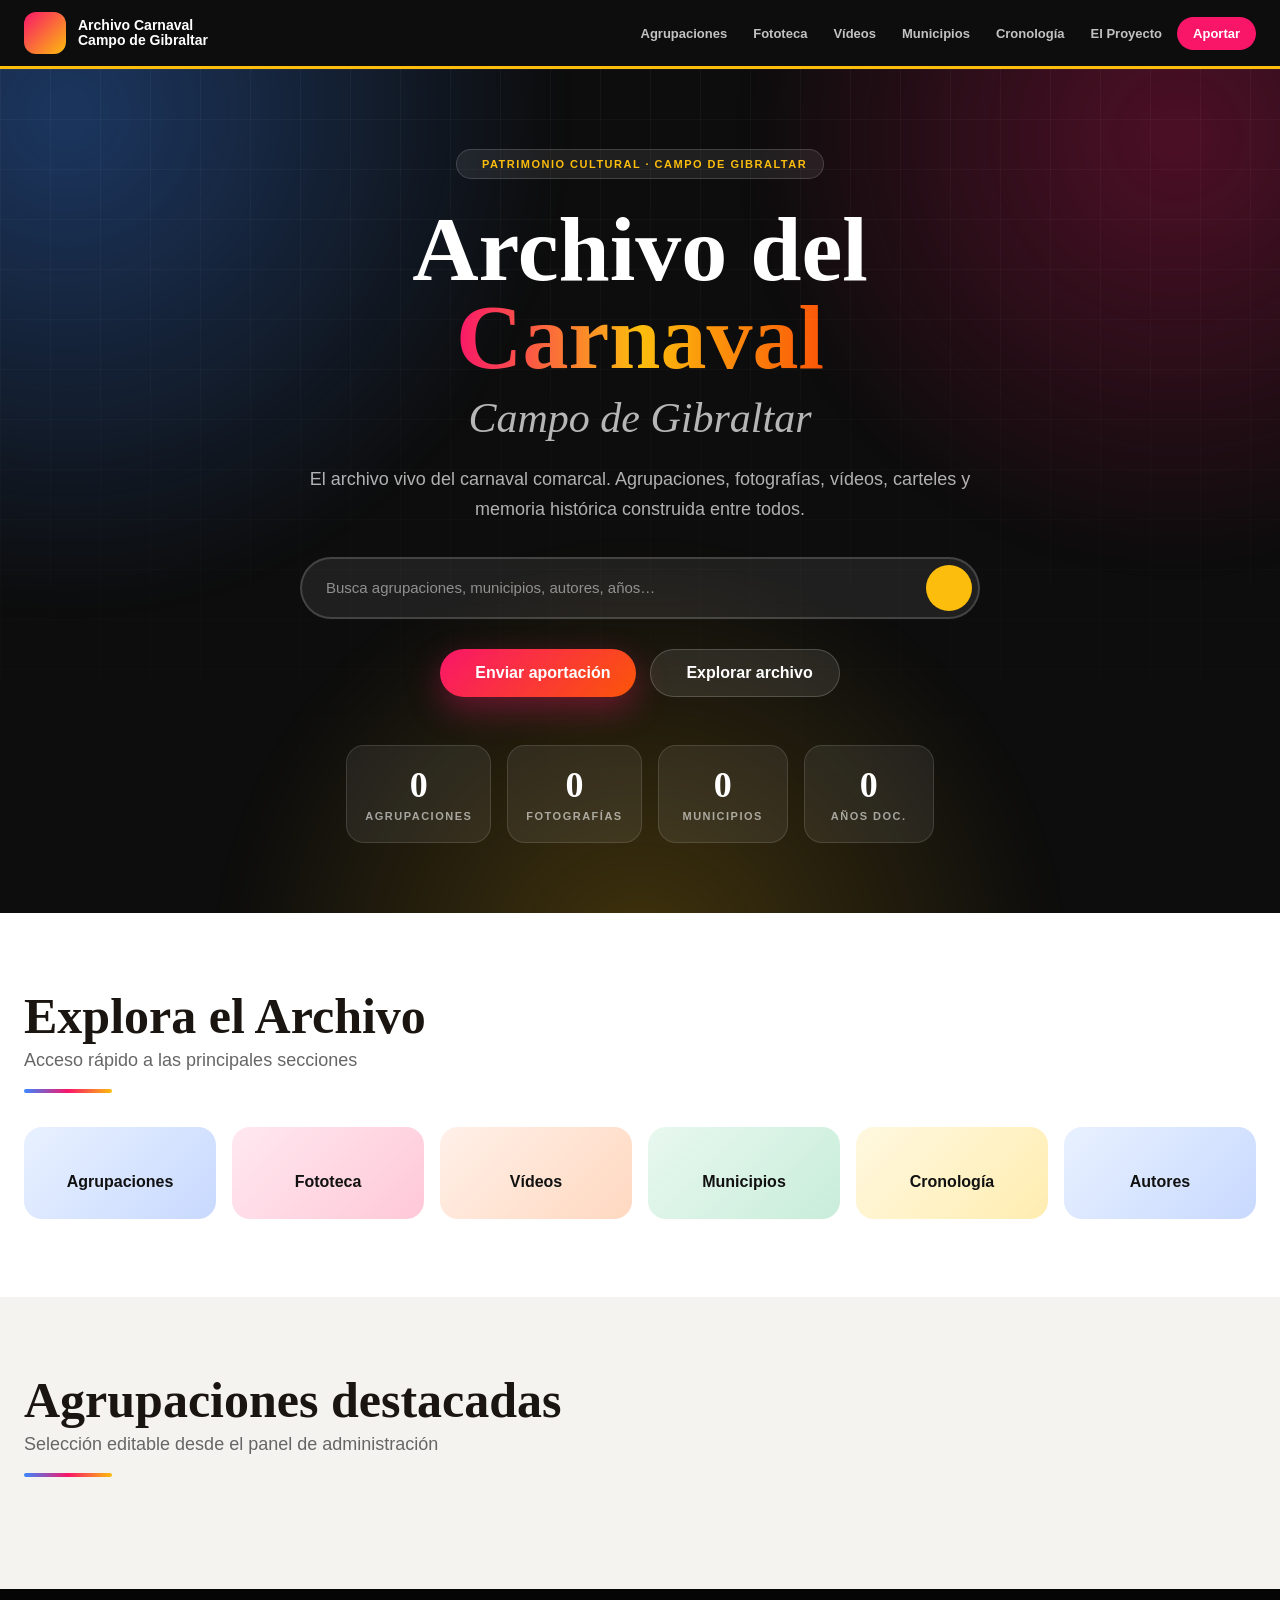
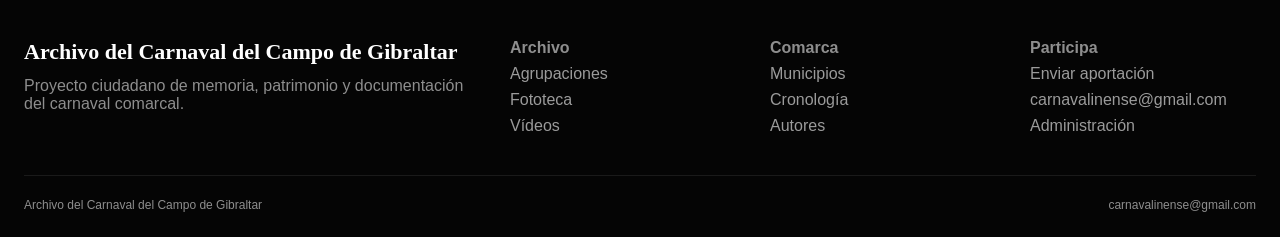
==== commit 93eee8f8: "Add files via upload" ====
--- a/index.html
+++ b/index.html
@@ -1,5 +1 @@
-<!DOCTYPE html><html lang="es"><head><meta charset="UTF-8"><meta name="viewport" content="width=device-width,initial-scale=1"><title>Archivo del Carnaval del Campo de Gibraltar</title><link href="https://fonts.googleapis.com/css2?family=Playfair+Display:wght@700;900&family=Syne:wght@400;600;700;800&family=Crimson+Pro:ital,wght@0,400;0,600;1,400&display=swap" rel="stylesheet"><link rel="stylesheet" href="assets/style.css"></head>
-<body data-page="home">
-<header class="topbar"><div class="nav"><a href="index.html" class="brand"><span class="brand-mark"><svg viewBox="0 0 24 24" fill="white"><path d="M4 4c3 0 5 1 8 1s5-1 8-1c1 0 2 1 2 2v5c0 5-4 9-8 9-1.5 0-3-1-4-2-1 1-2.5 2-4 2-4 0-8-4-8-9V6c0-1 1-2 2-2Zm4 8c1 0 2-.7 2-1.5S9 9 8 9s-2 .7-2 1.5S7 12 8 12Zm8 0c1 0 2-.7 2-1.5S17 9 16 9s-2 .7-2 1.5S15 12 16 12Zm-7 4h6c-.6-1.2-1.5-2-3-2s-2.4.8-3 2Z"/></svg></span><span>Archivo Carnaval<br>Campo de Gibraltar</span></a><nav class="navlinks"><a href="agrupaciones.html">Agrupaciones</a><a href="fototeca.html">Fototeca</a><a href="videos.html">Vídeos</a><a href="municipios.html">Municipios</a><a href="cronologia.html">Cronología</a><a href="proyecto.html">El Proyecto</a><a class="cta" href="aporta.html">Aportar</a><a href="admin.html">Admin</a></nav><button class="burger" onclick="navToggle()">☰</button></div></header>
-<section class="hero"><div class="hero-inner"><div class="badge">Patrimonio cultural · Campo de Gibraltar</div><h1 class="h1">Archivo del<br><span class="grad">Carnaval</span></h1><p class="lead">El archivo vivo del carnaval del Campo de Gibraltar. Agrupaciones, fotografías, vídeos, carteles y memoria histórica construida entre todos.</p><div class="search"><input placeholder="Busca agrupaciones, autores, municipios…" oninput="location.href='agrupaciones.html'"><button>🔎</button></div><div class="actions"><a class="btn btn-primary" href="aporta.html">Enviar aportación</a><a class="btn btn-secondary" href="agrupaciones.html">Explorar archivo</a></div><div class="stats"><div class="stat"><b data-stat="agrupaciones">0</b><span>Agrupaciones</span></div><div class="stat"><b data-stat="fotografias">0</b><span>Fotografías</span></div><div class="stat"><b data-stat="municipios">0</b><span>Municipios</span></div><div class="stat"><b data-stat="anios">0</b><span>Años doc.</span></div></div></div></section><main class="wrap"><div class="section-head"><h2>Explora el archivo</h2><p>Accede por apartados independientes, no por una única página desplazable.</p><div class="line"></div></div><div class="quick"><a href="agrupaciones.html"><svg viewBox="0 0 24 24"><path d="M4 4c3 0 5 1 8 1s5-1 8-1c1 0 2 1 2 2v5c0 5-4 9-8 9-1.5 0-3-1-4-2-1 1-2.5 2-4 2-4 0-8-4-8-9V6c0-1 1-2 2-2Z"/></svg><b>Agrupaciones</b></a><a href="fototeca.html"><svg viewBox="0 0 24 24"><path d="M4 5h3l1.5-2h7L17 5h3a2 2 0 0 1 2 2v12H2V7a2 2 0 0 1 2-2Zm8 12a4 4 0 1 0 0-8 4 4 0 0 0 0 8Z"/></svg><b>Fototeca</b></a><a href="videos.html"><svg viewBox="0 0 24 24"><path d="M3 5h14v5l4-3v10l-4-3v5H3V5Z"/></svg><b>Vídeos</b></a><a href="municipios.html"><svg viewBox="0 0 24 24"><path d="m9 18-6 3V6l6-3 6 3 6-3v15l-6 3-6-3Z"/></svg><b>Municipios</b></a><a href="cronologia.html"><svg viewBox="0 0 24 24"><path d="M12 2a10 10 0 1 1 0 20 10 10 0 0 1 0-20Z"/></svg><b>Cronología</b></a><a href="aporta.html"><svg viewBox="0 0 24 24"><path d="M3 5h18v14H3V5Zm2 3.2V17h14V8.2l-7 4.4-7-4.4Z"/></svg><b>Aporta</b></a></div></main><section class="wrap"><div class="section-head"><h2>Agrupaciones destacadas</h2><p>Se cargarán desde tu hoja de Google Sheets.</p><div class="line"></div></div><div class="grid" data-list="featured"></div></section>
-<footer><strong>Archivo del Carnaval del Campo de Gibraltar</strong><br>Proyecto ciudadano de memoria, patrimonio y participación cultural.</footer><script src="assets/app.js"></script></body></html>
+<!DOCTYPE html><html lang="es"><head><meta charset="UTF-8"><meta name="viewport" content="width=device-width, initial-scale=1.0"><title>Archivo del Carnaval del Campo de Gibraltar</title><link rel="stylesheet" href="styles.css"></head><body><header class="topbar"><div class="container nav"><a class="brand" href="index.html"><span class="brand-mark" data-icon="mask"></span><span class="brand-text">Archivo Carnaval<br>Campo de Gibraltar</span></a><ul class="menu"><li><a href="agrupaciones.html">Agrupaciones</a></li><li><a href="fototeca.html">Fototeca</a></li><li><a href="videos.html">Vídeos</a></li><li><a href="municipios.html">Municipios</a></li><li><a href="cronologia.html">Cronología</a></li><li><a href="proyecto.html">El Proyecto</a></li><li><a class="cta" href="aporta.html">Aportar</a></li></ul><button class="hamb" onclick="toggleMobileNav()" data-icon="file"></button></div><div class="mobile" id="mobileNav"><a href="agrupaciones.html">Agrupaciones</a><a href="fototeca.html">Fototeca</a><a href="videos.html">Vídeos</a><a href="municipios.html">Municipios</a><a href="cronologia.html">Cronología</a><a href="proyecto.html">El Proyecto</a><a href="aporta.html">Aportar</a><a href="admin.html">Admin</a></div></header><section class="hero"><div class="container hero-content"><div class="badge"><span data-icon="star"></span> Patrimonio cultural · Campo de Gibraltar</div><h1>Archivo del<br><span class="grad">Carnaval</span></h1><p class="subtitle">Campo de Gibraltar</p><p class="lead">El archivo vivo del carnaval comarcal. Agrupaciones, fotografías, vídeos, carteles y memoria histórica construida entre todos.</p><div class="search"><input data-search placeholder="Busca agrupaciones, municipios, autores, años…"><button data-icon="search"></button></div><div class="hero-actions"><a class="btn btn-primary" href="aporta.html"><span data-icon="mail"></span> Enviar aportación</a><a class="btn btn-secondary" href="agrupaciones.html"><span data-icon="file"></span> Explorar archivo</a></div><div class="stats"><div class="stat"><b data-stat="agrupaciones">0</b><span>Agrupaciones</span></div><div class="stat"><b>0</b><span>Fotografías</span></div><div class="stat"><b data-stat="municipios">0</b><span>Municipios</span></div><div class="stat"><b data-stat="anos">0</b><span>Años doc.</span></div></div></div></section><section class="section white"><div class="container"><div class="section-head"><h2>Explora el Archivo</h2><p>Acceso rápido a las principales secciones</p><div class="line"></div></div><div class="quick-grid"><a class="quick bg1" href="agrupaciones.html"><span data-icon="music"></span><br>Agrupaciones</a><a class="quick bg2" href="fototeca.html"><span data-icon="image"></span><br>Fototeca</a><a class="quick bg5" href="videos.html"><span data-icon="video"></span><br>Vídeos</a><a class="quick bg4" href="municipios.html"><span data-icon="map"></span><br>Municipios</a><a class="quick bg3" href="cronologia.html"><span data-icon="clock"></span><br>Cronología</a><a class="quick bg1" href="autores.html"><span data-icon="users"></span><br>Autores</a></div></div></section><section class="section"><div class="container"><div class="section-head"><h2>Agrupaciones destacadas</h2><p>Selección editable desde el panel de administración</p><div class="line"></div></div><div class="cards" data-destacadas></div></div></section><footer class="footer"><div class="container"><div class="footer-grid"><div><h3>Archivo del Carnaval del Campo de Gibraltar</h3><p>Proyecto ciudadano de memoria, patrimonio y documentación del carnaval comarcal.</p></div><div><h4>Archivo</h4><a href="agrupaciones.html">Agrupaciones</a><a href="fototeca.html">Fototeca</a><a href="videos.html">Vídeos</a></div><div><h4>Comarca</h4><a href="municipios.html">Municipios</a><a href="cronologia.html">Cronología</a><a href="autores.html">Autores</a></div><div><h4>Participa</h4><a href="aporta.html">Enviar aportación</a><a href="mailto:carnavalinense@gmail.com">carnavalinense@gmail.com</a><a href="admin.html">Administración</a></div></div><div class="bottom"><span>Archivo del Carnaval del Campo de Gibraltar</span><span>carnavalinense@gmail.com</span></div></div></footer><script src="js/app.js"></script></body></html>
--- a/styles.css
+++ b/styles.css
@@ -0,0 +1,2 @@
+:root{--azul:#3986ff;--rosa:#f91669;--amarillo:#fcbd0d;--verde:#48bb75;--naranja:#fb5608;--blanco:#fff;--negro:#0d0d0d;--gris:#f5f3ef;--gris2:#e8e4dc;--texto:#1a1510;--sombra:rgba(0,0,0,.12)}
+*{box-sizing:border-box;margin:0;padding:0}html{scroll-behavior:smooth}body{font-family:Arial,Helvetica,sans-serif;background:var(--gris);color:var(--texto);overflow-x:hidden}.serif{font-family:Georgia,'Times New Roman',serif}.container{max-width:1280px;margin:auto;padding:0 24px}.icon{width:20px;height:20px;stroke:currentColor;stroke-width:2;fill:none;stroke-linecap:round;stroke-linejoin:round;display:inline-block;vertical-align:middle}.icon-lg{width:42px;height:42px}.topbar{position:sticky;top:0;z-index:1000;background:var(--negro);border-bottom:3px solid var(--amarillo)}.nav{height:66px;display:flex;align-items:center;justify-content:space-between;gap:20px}.brand{display:flex;align-items:center;gap:12px;text-decoration:none;color:white}.brand-mark{width:42px;height:42px;border-radius:12px;background:linear-gradient(135deg,var(--rosa),var(--amarillo));display:grid;place-items:center;color:#111}.brand-text{font-weight:900;line-height:1.05;font-size:14px}.menu{display:flex;align-items:center;gap:4px;list-style:none}.menu a{color:rgba(255,255,255,.75);text-decoration:none;font-size:13px;font-weight:800;padding:9px 11px;border-radius:10px}.menu a:hover,.menu a.active{color:var(--amarillo);background:rgba(255,255,255,.08)}.cta{background:var(--rosa)!important;color:white!important;border-radius:999px!important;padding:9px 16px!important}.hamb{display:none;background:transparent;border:0;color:white}.mobile{display:none;background:#101010;padding:12px 24px;border-top:1px solid rgba(255,255,255,.1)}.mobile a{display:block;color:white;text-decoration:none;padding:12px;border-radius:10px}.mobile.open{display:block}.hero{position:relative;min-height:88vh;background:#0d0d0d;color:white;display:grid;place-items:center;padding:80px 0 70px;overflow:hidden}.hero:before{content:"";position:absolute;inset:-20%;background:radial-gradient(circle at 18% 18%,rgba(57,134,255,.35),transparent 28%),radial-gradient(circle at 80% 20%,rgba(249,22,105,.28),transparent 25%),radial-gradient(circle at 50% 90%,rgba(252,189,13,.22),transparent 30%);filter:blur(20px);animation:float 9s ease-in-out infinite}.hero:after{content:"";position:absolute;inset:0;background-image:linear-gradient(rgba(255,255,255,.035) 1px,transparent 1px),linear-gradient(90deg,rgba(255,255,255,.035) 1px,transparent 1px);background-size:50px 50px;mask-image:linear-gradient(to bottom,black,transparent)}@keyframes float{50%{transform:translateY(-25px) scale(1.05)}}.hero-content{position:relative;text-align:center;max-width:920px}.badge{display:inline-flex;align-items:center;gap:9px;background:rgba(255,255,255,.08);border:1px solid rgba(255,255,255,.15);color:var(--amarillo);padding:8px 16px;border-radius:999px;text-transform:uppercase;letter-spacing:1.5px;font-size:11px;font-weight:900;margin-bottom:26px}.hero h1{font-family:Georgia,'Times New Roman',serif;font-size:clamp(42px,8vw,92px);line-height:.96;font-weight:900;margin-bottom:12px}.grad{background:linear-gradient(90deg,var(--rosa),var(--amarillo),var(--naranja));-webkit-background-clip:text;background-clip:text;color:transparent}.subtitle{font-family:Georgia,'Times New Roman',serif;font-style:italic;font-size:clamp(22px,4vw,42px);color:rgba(255,255,255,.7);margin-bottom:22px}.lead{font-size:18px;line-height:1.7;color:rgba(255,255,255,.68);max-width:680px;margin:0 auto 32px}.hero-actions{display:flex;justify-content:center;gap:14px;flex-wrap:wrap}.btn{display:inline-flex;align-items:center;gap:9px;border:0;border-radius:999px;padding:14px 26px;font-weight:900;text-decoration:none;cursor:pointer}.btn-primary{background:linear-gradient(135deg,var(--rosa),var(--naranja));color:white;box-shadow:0 12px 32px rgba(249,22,105,.35)}.btn-secondary{background:rgba(255,255,255,.09);border:1px solid rgba(255,255,255,.18);color:white}.search{margin:28px auto 30px;max-width:680px;display:flex;background:rgba(255,255,255,.08);border:2px solid rgba(255,255,255,.16);border-radius:999px;padding:6px;backdrop-filter:blur(10px)}.search input{flex:1;background:transparent;border:0;color:white;padding:12px 18px;outline:0;font-size:15px}.search input::placeholder{color:rgba(255,255,255,.5)}.search button{width:46px;height:46px;border-radius:50%;border:0;background:var(--amarillo);display:grid;place-items:center}.stats{position:relative;display:flex;gap:16px;justify-content:center;flex-wrap:wrap;margin-top:48px}.stat{background:rgba(255,255,255,.07);border:1px solid rgba(255,255,255,.12);border-radius:18px;min-width:130px;padding:18px;text-align:center}.stat b{font-family:Georgia,serif;font-size:36px;display:block}.stat span{text-transform:uppercase;letter-spacing:1.5px;color:rgba(255,255,255,.58);font-size:11px;font-weight:900}.section{padding:78px 0}.section.white{background:white}.section.dark{background:#0d0d0d;color:white}.section-head{margin-bottom:34px}.section-head h2{font-family:Georgia,serif;font-size:clamp(30px,5vw,50px);line-height:1;font-weight:900}.section-head p{font-size:18px;color:#666;margin-top:9px}.dark .section-head p{color:rgba(255,255,255,.55)}.line{width:88px;height:4px;border-radius:5px;background:linear-gradient(90deg,var(--azul),var(--rosa),var(--amarillo));margin-top:18px}.quick-grid{display:grid;grid-template-columns:repeat(auto-fit,minmax(170px,1fr));gap:16px}.quick{border-radius:18px;padding:28px 20px;text-decoration:none;color:#111;font-weight:900;text-align:center;transition:.25s}.quick:hover{transform:translateY(-6px);box-shadow:0 16px 35px var(--sombra)}.quick .icon{width:40px;height:40px;margin-bottom:12px}.bg1{background:linear-gradient(135deg,#e8f1ff,#c8d9ff)}.bg2{background:linear-gradient(135deg,#ffe8f0,#ffc8d8)}.bg3{background:linear-gradient(135deg,#fff8e0,#ffedb0)}.bg4{background:linear-gradient(135deg,#e8f8ef,#c8edda)}.bg5{background:linear-gradient(135deg,#fff0e8,#ffd8c0)}.cards{display:grid;grid-template-columns:repeat(auto-fill,minmax(290px,1fr));gap:22px}.card{background:white;border-radius:22px;box-shadow:0 5px 22px var(--sombra);overflow:hidden;transition:.25s}.card:hover{transform:translateY(-6px);box-shadow:0 16px 44px rgba(0,0,0,.16)}.card-top{height:150px;background:linear-gradient(135deg,var(--azul),#111);color:white;padding:20px;display:flex;align-items:flex-end;position:relative}.card-top:before{content:"";position:absolute;inset:0;background:repeating-linear-gradient(45deg,transparent,transparent 12px,rgba(255,255,255,.08) 12px,rgba(255,255,255,.08) 24px)}.card-top h3{position:relative;font-family:Georgia,serif;font-size:23px;line-height:1.1}.card-body{padding:18px}.meta{display:flex;gap:7px;flex-wrap:wrap;margin-bottom:12px}.tag{background:var(--gris);border-radius:999px;padding:5px 10px;font-size:12px;font-weight:800;color:#555}.card p{line-height:1.6;color:#555}.grid-media{display:grid;grid-template-columns:repeat(auto-fill,minmax(220px,1fr));gap:18px}.media{background:#1a1a1a;border-radius:16px;overflow:hidden;color:white}.thumb{aspect-ratio:4/3;background:linear-gradient(135deg,var(--azul),var(--rosa));display:grid;place-items:center;color:white}.thumb .icon{width:54px;height:54px}.media div:last-child{padding:14px}.filters{display:flex;gap:10px;flex-wrap:wrap;margin-bottom:26px}.filter{border:2px solid var(--gris2);background:white;border-radius:999px;padding:9px 17px;font-weight:900;cursor:pointer}.dark .filter{background:#171717;color:white;border-color:#333}.filter.active,.filter:hover{background:#111;color:white;border-color:#111}.page-hero{background:#0d0d0d;color:white;padding:82px 0 60px;position:relative;overflow:hidden}.page-hero:before{content:"";position:absolute;inset:-40%;background:radial-gradient(circle at 25% 30%,rgba(57,134,255,.35),transparent 30%),radial-gradient(circle at 75% 25%,rgba(249,22,105,.25),transparent 25%);filter:blur(20px)}.page-hero .container{position:relative}.page-hero h1{font-family:Georgia,serif;font-size:clamp(36px,7vw,72px);line-height:1}.page-hero p{font-size:18px;color:rgba(255,255,255,.68);max-width:720px;margin-top:16px;line-height:1.7}.table-wrap{overflow:auto;background:white;border-radius:18px;box-shadow:0 5px 20px var(--sombra)}table{border-collapse:collapse;width:100%;min-width:760px}th,td{text-align:left;padding:14px 16px;border-bottom:1px solid #eee}th{background:#111;color:white;font-size:12px;text-transform:uppercase;letter-spacing:1px}.pill{display:inline-block;border-radius:999px;padding:4px 10px;background:#eef;font-weight:800;font-size:12px;margin:2px}.empty{padding:40px;text-align:center;background:white;border-radius:18px;color:#666}.split{display:grid;grid-template-columns:1fr 1fr;gap:40px}.box{background:white;border-radius:22px;padding:28px;box-shadow:0 5px 20px var(--sombra)}.dark .box{background:rgba(255,255,255,.06);border:1px solid rgba(255,255,255,.12)}.form-row{display:grid;gap:8px;margin-bottom:14px}.form-row label{font-weight:900}.form-row input,.form-row textarea,.form-row select{width:100%;padding:13px 14px;border:2px solid #ddd;border-radius:12px;font:inherit}.admin-panel{display:none}.admin-panel.open{display:block}.footer{background:#050505;color:rgba(255,255,255,.55);padding:50px 0 25px}.footer-grid{display:grid;grid-template-columns:2fr 1fr 1fr 1fr;gap:34px}.footer h3{font-family:Georgia,serif;color:white;font-size:22px;margin-bottom:12px}.footer a{color:rgba(255,255,255,.6);text-decoration:none;display:block;margin:8px 0}.footer a:hover{color:var(--amarillo)}.bottom{border-top:1px solid #1a1a1a;margin-top:32px;padding-top:22px;font-size:12px;display:flex;justify-content:space-between;gap:12px;flex-wrap:wrap}.profile{display:grid;grid-template-columns:160px 1fr;gap:24px}.avatar{width:160px;height:160px;border-radius:50%;background:linear-gradient(135deg,var(--azul),var(--rosa));display:grid;place-items:center;color:white}.avatar .icon{width:70px;height:70px}.author-link{color:var(--azul);font-weight:900;text-decoration:none}.author-link:hover{text-decoration:underline}@media(max-width:850px){.menu{display:none}.hamb{display:block}.split,.profile{grid-template-columns:1fr}.footer-grid{grid-template-columns:1fr 1fr}.hero{min-height:auto}.stats{margin-top:32px}}@media(max-width:550px){.footer-grid{grid-template-columns:1fr}.container{padding:0 18px}.stats{display:grid;grid-template-columns:1fr 1fr}.stat{min-width:0}.grid-media{grid-template-columns:1fr 1fr}.brand-text{font-size:12px}}
